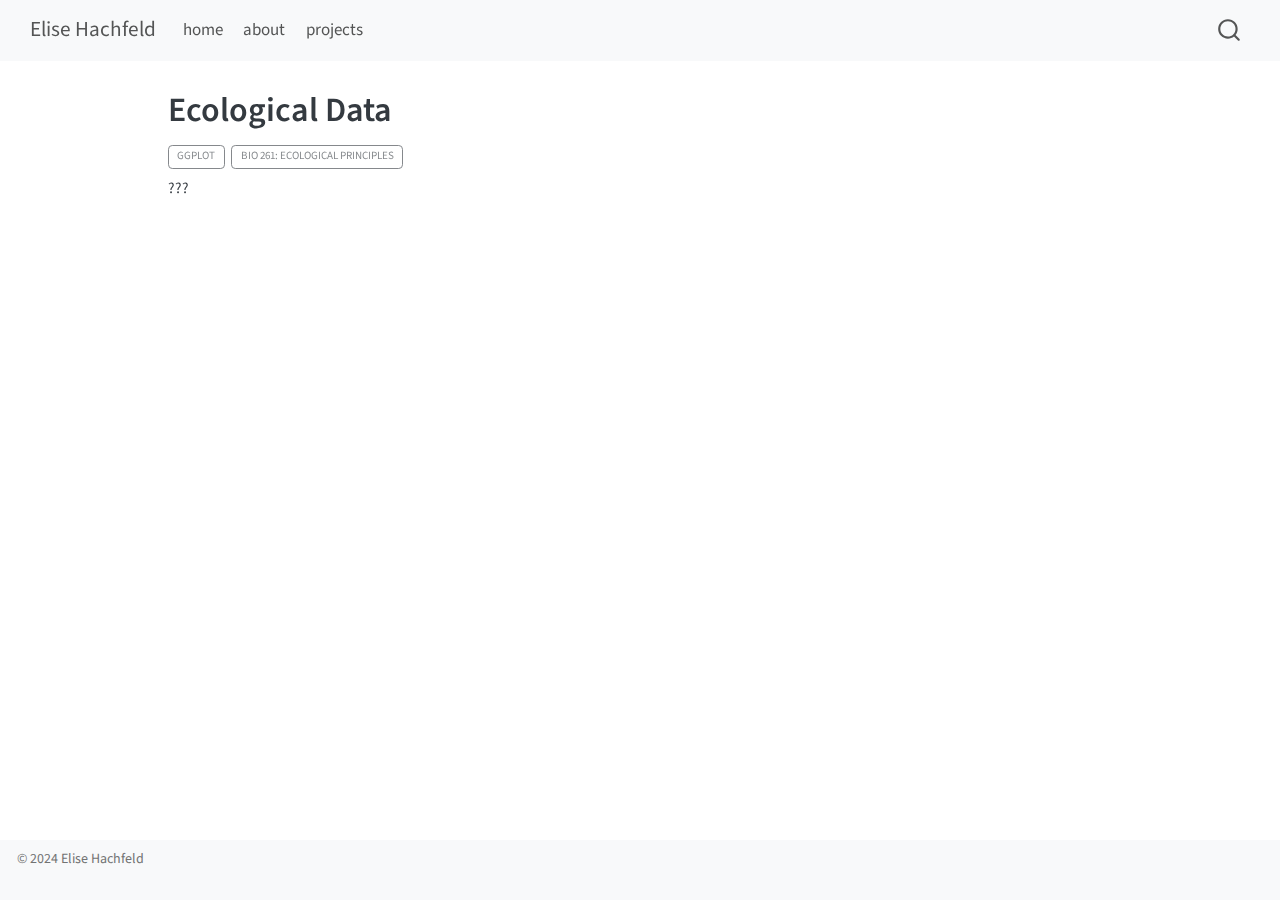
==== docs/projects/Ecological Data/index.html @ fb5756ea "adding addl projects" ====
<!DOCTYPE html>
<html xmlns="http://www.w3.org/1999/xhtml" lang="en" xml:lang="en"><head>

<meta charset="utf-8">
<meta name="generator" content="quarto-1.5.57">

<meta name="viewport" content="width=device-width, initial-scale=1.0, user-scalable=yes">

<meta name="description" content="???">

<title>Ecological Data – Elise Hachfeld</title>
<style>
code{white-space: pre-wrap;}
span.smallcaps{font-variant: small-caps;}
div.columns{display: flex; gap: min(4vw, 1.5em);}
div.column{flex: auto; overflow-x: auto;}
div.hanging-indent{margin-left: 1.5em; text-indent: -1.5em;}
ul.task-list{list-style: none;}
ul.task-list li input[type="checkbox"] {
  width: 0.8em;
  margin: 0 0.8em 0.2em -1em; /* quarto-specific, see https://github.com/quarto-dev/quarto-cli/issues/4556 */ 
  vertical-align: middle;
}
</style>


<script src="../../site_libs/quarto-nav/quarto-nav.js"></script>
<script src="../../site_libs/quarto-nav/headroom.min.js"></script>
<script src="../../site_libs/clipboard/clipboard.min.js"></script>
<script src="../../site_libs/quarto-search/autocomplete.umd.js"></script>
<script src="../../site_libs/quarto-search/fuse.min.js"></script>
<script src="../../site_libs/quarto-search/quarto-search.js"></script>
<meta name="quarto:offset" content="../../">
<script src="../../site_libs/quarto-html/quarto.js"></script>
<script src="../../site_libs/quarto-html/popper.min.js"></script>
<script src="../../site_libs/quarto-html/tippy.umd.min.js"></script>
<script src="../../site_libs/quarto-html/anchor.min.js"></script>
<link href="../../site_libs/quarto-html/tippy.css" rel="stylesheet">
<link href="../../site_libs/quarto-html/quarto-syntax-highlighting.css" rel="stylesheet" id="quarto-text-highlighting-styles">
<script src="../../site_libs/bootstrap/bootstrap.min.js"></script>
<link href="../../site_libs/bootstrap/bootstrap-icons.css" rel="stylesheet">
<link href="../../site_libs/bootstrap/bootstrap.min.css" rel="stylesheet" id="quarto-bootstrap" data-mode="light">
<script id="quarto-search-options" type="application/json">{
  "location": "navbar",
  "copy-button": false,
  "collapse-after": 3,
  "panel-placement": "end",
  "type": "overlay",
  "limit": 50,
  "keyboard-shortcut": [
    "f",
    "/",
    "s"
  ],
  "show-item-context": false,
  "language": {
    "search-no-results-text": "No results",
    "search-matching-documents-text": "matching documents",
    "search-copy-link-title": "Copy link to search",
    "search-hide-matches-text": "Hide additional matches",
    "search-more-match-text": "more match in this document",
    "search-more-matches-text": "more matches in this document",
    "search-clear-button-title": "Clear",
    "search-text-placeholder": "",
    "search-detached-cancel-button-title": "Cancel",
    "search-submit-button-title": "Submit",
    "search-label": "Search"
  }
}</script>


<link rel="stylesheet" href="../../styles.css">
</head>

<body class="nav-fixed">

<div id="quarto-search-results"></div>
  <header id="quarto-header" class="headroom fixed-top">
    <nav class="navbar navbar-expand-lg " data-bs-theme="dark">
      <div class="navbar-container container-fluid">
      <div class="navbar-brand-container mx-auto">
    <a class="navbar-brand" href="../../index.html">
    <span class="navbar-title">Elise Hachfeld</span>
    </a>
  </div>
            <div id="quarto-search" class="" title="Search"></div>
          <button class="navbar-toggler" type="button" data-bs-toggle="collapse" data-bs-target="#navbarCollapse" aria-controls="navbarCollapse" role="menu" aria-expanded="false" aria-label="Toggle navigation" onclick="if (window.quartoToggleHeadroom) { window.quartoToggleHeadroom(); }">
  <span class="navbar-toggler-icon"></span>
</button>
          <div class="collapse navbar-collapse" id="navbarCollapse">
            <ul class="navbar-nav navbar-nav-scroll me-auto">
  <li class="nav-item">
    <a class="nav-link" href="../../index.html"> 
<span class="menu-text">home</span></a>
  </li>  
  <li class="nav-item">
    <a class="nav-link" href="../../about.html"> 
<span class="menu-text">about</span></a>
  </li>  
  <li class="nav-item">
    <a class="nav-link" href="../../projects.html"> 
<span class="menu-text">projects</span></a>
  </li>  
</ul>
          </div> <!-- /navcollapse -->
            <div class="quarto-navbar-tools">
</div>
      </div> <!-- /container-fluid -->
    </nav>
</header>
<!-- content -->
<div id="quarto-content" class="quarto-container page-columns page-rows-contents page-layout-article page-navbar">
<!-- sidebar -->
<!-- margin-sidebar -->
    <div id="quarto-margin-sidebar" class="sidebar margin-sidebar zindex-bottom">
        
    </div>
<!-- main -->
<main class="content" id="quarto-document-content">

<header id="title-block-header" class="quarto-title-block default">
<div class="quarto-title">
<h1 class="title">Ecological Data</h1>
  <div class="quarto-categories">
    <div class="quarto-category">ggplot</div>
    <div class="quarto-category">BIO 261: Ecological Principles</div>
  </div>
  </div>

<div>
  <div class="description">
    <p>???</p>
  </div>
</div>


<div class="quarto-title-meta">

    
  
    
  </div>
  


</header>





</main> <!-- /main -->
<script id="quarto-html-after-body" type="application/javascript">
window.document.addEventListener("DOMContentLoaded", function (event) {
  const toggleBodyColorMode = (bsSheetEl) => {
    const mode = bsSheetEl.getAttribute("data-mode");
    const bodyEl = window.document.querySelector("body");
    if (mode === "dark") {
      bodyEl.classList.add("quarto-dark");
      bodyEl.classList.remove("quarto-light");
    } else {
      bodyEl.classList.add("quarto-light");
      bodyEl.classList.remove("quarto-dark");
    }
  }
  const toggleBodyColorPrimary = () => {
    const bsSheetEl = window.document.querySelector("link#quarto-bootstrap");
    if (bsSheetEl) {
      toggleBodyColorMode(bsSheetEl);
    }
  }
  toggleBodyColorPrimary();  
  const icon = "";
  const anchorJS = new window.AnchorJS();
  anchorJS.options = {
    placement: 'right',
    icon: icon
  };
  anchorJS.add('.anchored');
  const isCodeAnnotation = (el) => {
    for (const clz of el.classList) {
      if (clz.startsWith('code-annotation-')) {                     
        return true;
      }
    }
    return false;
  }
  const onCopySuccess = function(e) {
    // button target
    const button = e.trigger;
    // don't keep focus
    button.blur();
    // flash "checked"
    button.classList.add('code-copy-button-checked');
    var currentTitle = button.getAttribute("title");
    button.setAttribute("title", "Copied!");
    let tooltip;
    if (window.bootstrap) {
      button.setAttribute("data-bs-toggle", "tooltip");
      button.setAttribute("data-bs-placement", "left");
      button.setAttribute("data-bs-title", "Copied!");
      tooltip = new bootstrap.Tooltip(button, 
        { trigger: "manual", 
          customClass: "code-copy-button-tooltip",
          offset: [0, -8]});
      tooltip.show();    
    }
    setTimeout(function() {
      if (tooltip) {
        tooltip.hide();
        button.removeAttribute("data-bs-title");
        button.removeAttribute("data-bs-toggle");
        button.removeAttribute("data-bs-placement");
      }
      button.setAttribute("title", currentTitle);
      button.classList.remove('code-copy-button-checked');
    }, 1000);
    // clear code selection
    e.clearSelection();
  }
  const getTextToCopy = function(trigger) {
      const codeEl = trigger.previousElementSibling.cloneNode(true);
      for (const childEl of codeEl.children) {
        if (isCodeAnnotation(childEl)) {
          childEl.remove();
        }
      }
      return codeEl.innerText;
  }
  const clipboard = new window.ClipboardJS('.code-copy-button:not([data-in-quarto-modal])', {
    text: getTextToCopy
  });
  clipboard.on('success', onCopySuccess);
  if (window.document.getElementById('quarto-embedded-source-code-modal')) {
    // For code content inside modals, clipBoardJS needs to be initialized with a container option
    // TODO: Check when it could be a function (https://github.com/zenorocha/clipboard.js/issues/860)
    const clipboardModal = new window.ClipboardJS('.code-copy-button[data-in-quarto-modal]', {
      text: getTextToCopy,
      container: window.document.getElementById('quarto-embedded-source-code-modal')
    });
    clipboardModal.on('success', onCopySuccess);
  }
    var localhostRegex = new RegExp(/^(?:http|https):\/\/localhost\:?[0-9]*\//);
    var mailtoRegex = new RegExp(/^mailto:/);
      var filterRegex = new RegExp("https:\/\/elisefeld\.github\.io\/");
    var isInternal = (href) => {
        return filterRegex.test(href) || localhostRegex.test(href) || mailtoRegex.test(href);
    }
    // Inspect non-navigation links and adorn them if external
 	var links = window.document.querySelectorAll('a[href]:not(.nav-link):not(.navbar-brand):not(.toc-action):not(.sidebar-link):not(.sidebar-item-toggle):not(.pagination-link):not(.no-external):not([aria-hidden]):not(.dropdown-item):not(.quarto-navigation-tool):not(.about-link)');
    for (var i=0; i<links.length; i++) {
      const link = links[i];
      if (!isInternal(link.href)) {
        // undo the damage that might have been done by quarto-nav.js in the case of
        // links that we want to consider external
        if (link.dataset.originalHref !== undefined) {
          link.href = link.dataset.originalHref;
        }
      }
    }
  function tippyHover(el, contentFn, onTriggerFn, onUntriggerFn) {
    const config = {
      allowHTML: true,
      maxWidth: 500,
      delay: 100,
      arrow: false,
      appendTo: function(el) {
          return el.parentElement;
      },
      interactive: true,
      interactiveBorder: 10,
      theme: 'quarto',
      placement: 'bottom-start',
    };
    if (contentFn) {
      config.content = contentFn;
    }
    if (onTriggerFn) {
      config.onTrigger = onTriggerFn;
    }
    if (onUntriggerFn) {
      config.onUntrigger = onUntriggerFn;
    }
    window.tippy(el, config); 
  }
  const noterefs = window.document.querySelectorAll('a[role="doc-noteref"]');
  for (var i=0; i<noterefs.length; i++) {
    const ref = noterefs[i];
    tippyHover(ref, function() {
      // use id or data attribute instead here
      let href = ref.getAttribute('data-footnote-href') || ref.getAttribute('href');
      try { href = new URL(href).hash; } catch {}
      const id = href.replace(/^#\/?/, "");
      const note = window.document.getElementById(id);
      if (note) {
        return note.innerHTML;
      } else {
        return "";
      }
    });
  }
  const xrefs = window.document.querySelectorAll('a.quarto-xref');
  const processXRef = (id, note) => {
    // Strip column container classes
    const stripColumnClz = (el) => {
      el.classList.remove("page-full", "page-columns");
      if (el.children) {
        for (const child of el.children) {
          stripColumnClz(child);
        }
      }
    }
    stripColumnClz(note)
    if (id === null || id.startsWith('sec-')) {
      // Special case sections, only their first couple elements
      const container = document.createElement("div");
      if (note.children && note.children.length > 2) {
        container.appendChild(note.children[0].cloneNode(true));
        for (let i = 1; i < note.children.length; i++) {
          const child = note.children[i];
          if (child.tagName === "P" && child.innerText === "") {
            continue;
          } else {
            container.appendChild(child.cloneNode(true));
            break;
          }
        }
        if (window.Quarto?.typesetMath) {
          window.Quarto.typesetMath(container);
        }
        return container.innerHTML
      } else {
        if (window.Quarto?.typesetMath) {
          window.Quarto.typesetMath(note);
        }
        return note.innerHTML;
      }
    } else {
      // Remove any anchor links if they are present
      const anchorLink = note.querySelector('a.anchorjs-link');
      if (anchorLink) {
        anchorLink.remove();
      }
      if (window.Quarto?.typesetMath) {
        window.Quarto.typesetMath(note);
      }
      // TODO in 1.5, we should make sure this works without a callout special case
      if (note.classList.contains("callout")) {
        return note.outerHTML;
      } else {
        return note.innerHTML;
      }
    }
  }
  for (var i=0; i<xrefs.length; i++) {
    const xref = xrefs[i];
    tippyHover(xref, undefined, function(instance) {
      instance.disable();
      let url = xref.getAttribute('href');
      let hash = undefined; 
      if (url.startsWith('#')) {
        hash = url;
      } else {
        try { hash = new URL(url).hash; } catch {}
      }
      if (hash) {
        const id = hash.replace(/^#\/?/, "");
        const note = window.document.getElementById(id);
        if (note !== null) {
          try {
            const html = processXRef(id, note.cloneNode(true));
            instance.setContent(html);
          } finally {
            instance.enable();
            instance.show();
          }
        } else {
          // See if we can fetch this
          fetch(url.split('#')[0])
          .then(res => res.text())
          .then(html => {
            const parser = new DOMParser();
            const htmlDoc = parser.parseFromString(html, "text/html");
            const note = htmlDoc.getElementById(id);
            if (note !== null) {
              const html = processXRef(id, note);
              instance.setContent(html);
            } 
          }).finally(() => {
            instance.enable();
            instance.show();
          });
        }
      } else {
        // See if we can fetch a full url (with no hash to target)
        // This is a special case and we should probably do some content thinning / targeting
        fetch(url)
        .then(res => res.text())
        .then(html => {
          const parser = new DOMParser();
          const htmlDoc = parser.parseFromString(html, "text/html");
          const note = htmlDoc.querySelector('main.content');
          if (note !== null) {
            // This should only happen for chapter cross references
            // (since there is no id in the URL)
            // remove the first header
            if (note.children.length > 0 && note.children[0].tagName === "HEADER") {
              note.children[0].remove();
            }
            const html = processXRef(null, note);
            instance.setContent(html);
          } 
        }).finally(() => {
          instance.enable();
          instance.show();
        });
      }
    }, function(instance) {
    });
  }
      let selectedAnnoteEl;
      const selectorForAnnotation = ( cell, annotation) => {
        let cellAttr = 'data-code-cell="' + cell + '"';
        let lineAttr = 'data-code-annotation="' +  annotation + '"';
        const selector = 'span[' + cellAttr + '][' + lineAttr + ']';
        return selector;
      }
      const selectCodeLines = (annoteEl) => {
        const doc = window.document;
        const targetCell = annoteEl.getAttribute("data-target-cell");
        const targetAnnotation = annoteEl.getAttribute("data-target-annotation");
        const annoteSpan = window.document.querySelector(selectorForAnnotation(targetCell, targetAnnotation));
        const lines = annoteSpan.getAttribute("data-code-lines").split(",");
        const lineIds = lines.map((line) => {
          return targetCell + "-" + line;
        })
        let top = null;
        let height = null;
        let parent = null;
        if (lineIds.length > 0) {
            //compute the position of the single el (top and bottom and make a div)
            const el = window.document.getElementById(lineIds[0]);
            top = el.offsetTop;
            height = el.offsetHeight;
            parent = el.parentElement.parentElement;
          if (lineIds.length > 1) {
            const lastEl = window.document.getElementById(lineIds[lineIds.length - 1]);
            const bottom = lastEl.offsetTop + lastEl.offsetHeight;
            height = bottom - top;
          }
          if (top !== null && height !== null && parent !== null) {
            // cook up a div (if necessary) and position it 
            let div = window.document.getElementById("code-annotation-line-highlight");
            if (div === null) {
              div = window.document.createElement("div");
              div.setAttribute("id", "code-annotation-line-highlight");
              div.style.position = 'absolute';
              parent.appendChild(div);
            }
            div.style.top = top - 2 + "px";
            div.style.height = height + 4 + "px";
            div.style.left = 0;
            let gutterDiv = window.document.getElementById("code-annotation-line-highlight-gutter");
            if (gutterDiv === null) {
              gutterDiv = window.document.createElement("div");
              gutterDiv.setAttribute("id", "code-annotation-line-highlight-gutter");
              gutterDiv.style.position = 'absolute';
              const codeCell = window.document.getElementById(targetCell);
              const gutter = codeCell.querySelector('.code-annotation-gutter');
              gutter.appendChild(gutterDiv);
            }
            gutterDiv.style.top = top - 2 + "px";
            gutterDiv.style.height = height + 4 + "px";
          }
          selectedAnnoteEl = annoteEl;
        }
      };
      const unselectCodeLines = () => {
        const elementsIds = ["code-annotation-line-highlight", "code-annotation-line-highlight-gutter"];
        elementsIds.forEach((elId) => {
          const div = window.document.getElementById(elId);
          if (div) {
            div.remove();
          }
        });
        selectedAnnoteEl = undefined;
      };
        // Handle positioning of the toggle
    window.addEventListener(
      "resize",
      throttle(() => {
        elRect = undefined;
        if (selectedAnnoteEl) {
          selectCodeLines(selectedAnnoteEl);
        }
      }, 10)
    );
    function throttle(fn, ms) {
    let throttle = false;
    let timer;
      return (...args) => {
        if(!throttle) { // first call gets through
            fn.apply(this, args);
            throttle = true;
        } else { // all the others get throttled
            if(timer) clearTimeout(timer); // cancel #2
            timer = setTimeout(() => {
              fn.apply(this, args);
              timer = throttle = false;
            }, ms);
        }
      };
    }
      // Attach click handler to the DT
      const annoteDls = window.document.querySelectorAll('dt[data-target-cell]');
      for (const annoteDlNode of annoteDls) {
        annoteDlNode.addEventListener('click', (event) => {
          const clickedEl = event.target;
          if (clickedEl !== selectedAnnoteEl) {
            unselectCodeLines();
            const activeEl = window.document.querySelector('dt[data-target-cell].code-annotation-active');
            if (activeEl) {
              activeEl.classList.remove('code-annotation-active');
            }
            selectCodeLines(clickedEl);
            clickedEl.classList.add('code-annotation-active');
          } else {
            // Unselect the line
            unselectCodeLines();
            clickedEl.classList.remove('code-annotation-active');
          }
        });
      }
  const findCites = (el) => {
    const parentEl = el.parentElement;
    if (parentEl) {
      const cites = parentEl.dataset.cites;
      if (cites) {
        return {
          el,
          cites: cites.split(' ')
        };
      } else {
        return findCites(el.parentElement)
      }
    } else {
      return undefined;
    }
  };
  var bibliorefs = window.document.querySelectorAll('a[role="doc-biblioref"]');
  for (var i=0; i<bibliorefs.length; i++) {
    const ref = bibliorefs[i];
    const citeInfo = findCites(ref);
    if (citeInfo) {
      tippyHover(citeInfo.el, function() {
        var popup = window.document.createElement('div');
        citeInfo.cites.forEach(function(cite) {
          var citeDiv = window.document.createElement('div');
          citeDiv.classList.add('hanging-indent');
          citeDiv.classList.add('csl-entry');
          var biblioDiv = window.document.getElementById('ref-' + cite);
          if (biblioDiv) {
            citeDiv.innerHTML = biblioDiv.innerHTML;
          }
          popup.appendChild(citeDiv);
        });
        return popup.innerHTML;
      });
    }
  }
});
</script>
</div> <!-- /content -->
<footer class="footer">
  <div class="nav-footer">
    <div class="nav-footer-left">
<p>© 2024 Elise Hachfeld</p>
</div>   
    <div class="nav-footer-center">
      &nbsp;
    </div>
    <div class="nav-footer-right">
      &nbsp;
    </div>
  </div>
</footer>




</body></html>
---- docs/site_libs/quarto-html/tippy.css ----
.tippy-box[data-animation=fade][data-state=hidden]{opacity:0}[data-tippy-root]{max-width:calc(100vw - 10px)}.tippy-box{position:relative;background-color:#333;color:#fff;border-radius:4px;font-size:14px;line-height:1.4;white-space:normal;outline:0;transition-property:transform,visibility,opacity}.tippy-box[data-placement^=top]>.tippy-arrow{bottom:0}.tippy-box[data-placement^=top]>.tippy-arrow:before{bottom:-7px;left:0;border-width:8px 8px 0;border-top-color:initial;transform-origin:center top}.tippy-box[data-placement^=bottom]>.tippy-arrow{top:0}.tippy-box[data-placement^=bottom]>.tippy-arrow:before{top:-7px;left:0;border-width:0 8px 8px;border-bottom-color:initial;transform-origin:center bottom}.tippy-box[data-placement^=left]>.tippy-arrow{right:0}.tippy-box[data-placement^=left]>.tippy-arrow:before{border-width:8px 0 8px 8px;border-left-color:initial;right:-7px;transform-origin:center left}.tippy-box[data-placement^=right]>.tippy-arrow{left:0}.tippy-box[data-placement^=right]>.tippy-arrow:before{left:-7px;border-width:8px 8px 8px 0;border-right-color:initial;transform-origin:center right}.tippy-box[data-inertia][data-state=visible]{transition-timing-function:cubic-bezier(.54,1.5,.38,1.11)}.tippy-arrow{width:16px;height:16px;color:#333}.tippy-arrow:before{content:"";position:absolute;border-color:transparent;border-style:solid}.tippy-content{position:relative;padding:5px 9px;z-index:1}
---- docs/site_libs/quarto-html/quarto-syntax-highlighting.css ----
/* quarto syntax highlight colors */
:root {
  --quarto-hl-ot-color: #003B4F;
  --quarto-hl-at-color: #657422;
  --quarto-hl-ss-color: #20794D;
  --quarto-hl-an-color: #5E5E5E;
  --quarto-hl-fu-color: #4758AB;
  --quarto-hl-st-color: #20794D;
  --quarto-hl-cf-color: #003B4F;
  --quarto-hl-op-color: #5E5E5E;
  --quarto-hl-er-color: #AD0000;
  --quarto-hl-bn-color: #AD0000;
  --quarto-hl-al-color: #AD0000;
  --quarto-hl-va-color: #111111;
  --quarto-hl-bu-color: inherit;
  --quarto-hl-ex-color: inherit;
  --quarto-hl-pp-color: #AD0000;
  --quarto-hl-in-color: #5E5E5E;
  --quarto-hl-vs-color: #20794D;
  --quarto-hl-wa-color: #5E5E5E;
  --quarto-hl-do-color: #5E5E5E;
  --quarto-hl-im-color: #00769E;
  --quarto-hl-ch-color: #20794D;
  --quarto-hl-dt-color: #AD0000;
  --quarto-hl-fl-color: #AD0000;
  --quarto-hl-co-color: #5E5E5E;
  --quarto-hl-cv-color: #5E5E5E;
  --quarto-hl-cn-color: #8f5902;
  --quarto-hl-sc-color: #5E5E5E;
  --quarto-hl-dv-color: #AD0000;
  --quarto-hl-kw-color: #003B4F;
}

/* other quarto variables */
:root {
  --quarto-font-monospace: SFMono-Regular, Menlo, Monaco, Consolas, "Liberation Mono", "Courier New", monospace;
}

pre > code.sourceCode > span {
  color: #003B4F;
}

code span {
  color: #003B4F;
}

code.sourceCode > span {
  color: #003B4F;
}

div.sourceCode,
div.sourceCode pre.sourceCode {
  color: #003B4F;
}

code span.ot {
  color: #003B4F;
  font-style: inherit;
}

code span.at {
  color: #657422;
  font-style: inherit;
}

code span.ss {
  color: #20794D;
  font-style: inherit;
}

code span.an {
  color: #5E5E5E;
  font-style: inherit;
}

code span.fu {
  color: #4758AB;
  font-style: inherit;
}

code span.st {
  color: #20794D;
  font-style: inherit;
}

code span.cf {
  color: #003B4F;
  font-weight: bold;
  font-style: inherit;
}

code span.op {
  color: #5E5E5E;
  font-style: inherit;
}

code span.er {
  color: #AD0000;
  font-style: inherit;
}

code span.bn {
  color: #AD0000;
  font-style: inherit;
}

code span.al {
  color: #AD0000;
  font-style: inherit;
}

code span.va {
  color: #111111;
  font-style: inherit;
}

code span.bu {
  font-style: inherit;
}

code span.ex {
  font-style: inherit;
}

code span.pp {
  color: #AD0000;
  font-style: inherit;
}

code span.in {
  color: #5E5E5E;
  font-style: inherit;
}

code span.vs {
  color: #20794D;
  font-style: inherit;
}

code span.wa {
  color: #5E5E5E;
  font-style: italic;
}

code span.do {
  color: #5E5E5E;
  font-style: italic;
}

code span.im {
  color: #00769E;
  font-style: inherit;
}

code span.ch {
  color: #20794D;
  font-style: inherit;
}

code span.dt {
  color: #AD0000;
  font-style: inherit;
}

code span.fl {
  color: #AD0000;
  font-style: inherit;
}

code span.co {
  color: #5E5E5E;
  font-style: inherit;
}

code span.cv {
  color: #5E5E5E;
  font-style: italic;
}

code span.cn {
  color: #8f5902;
  font-style: inherit;
}

code span.sc {
  color: #5E5E5E;
  font-style: inherit;
}

code span.dv {
  color: #AD0000;
  font-style: inherit;
}

code span.kw {
  color: #003B4F;
  font-weight: bold;
  font-style: inherit;
}

.prevent-inlining {
  content: "</";
}

/*# sourceMappingURL=debc5d5d77c3f9108843748ff7464032.css.map */
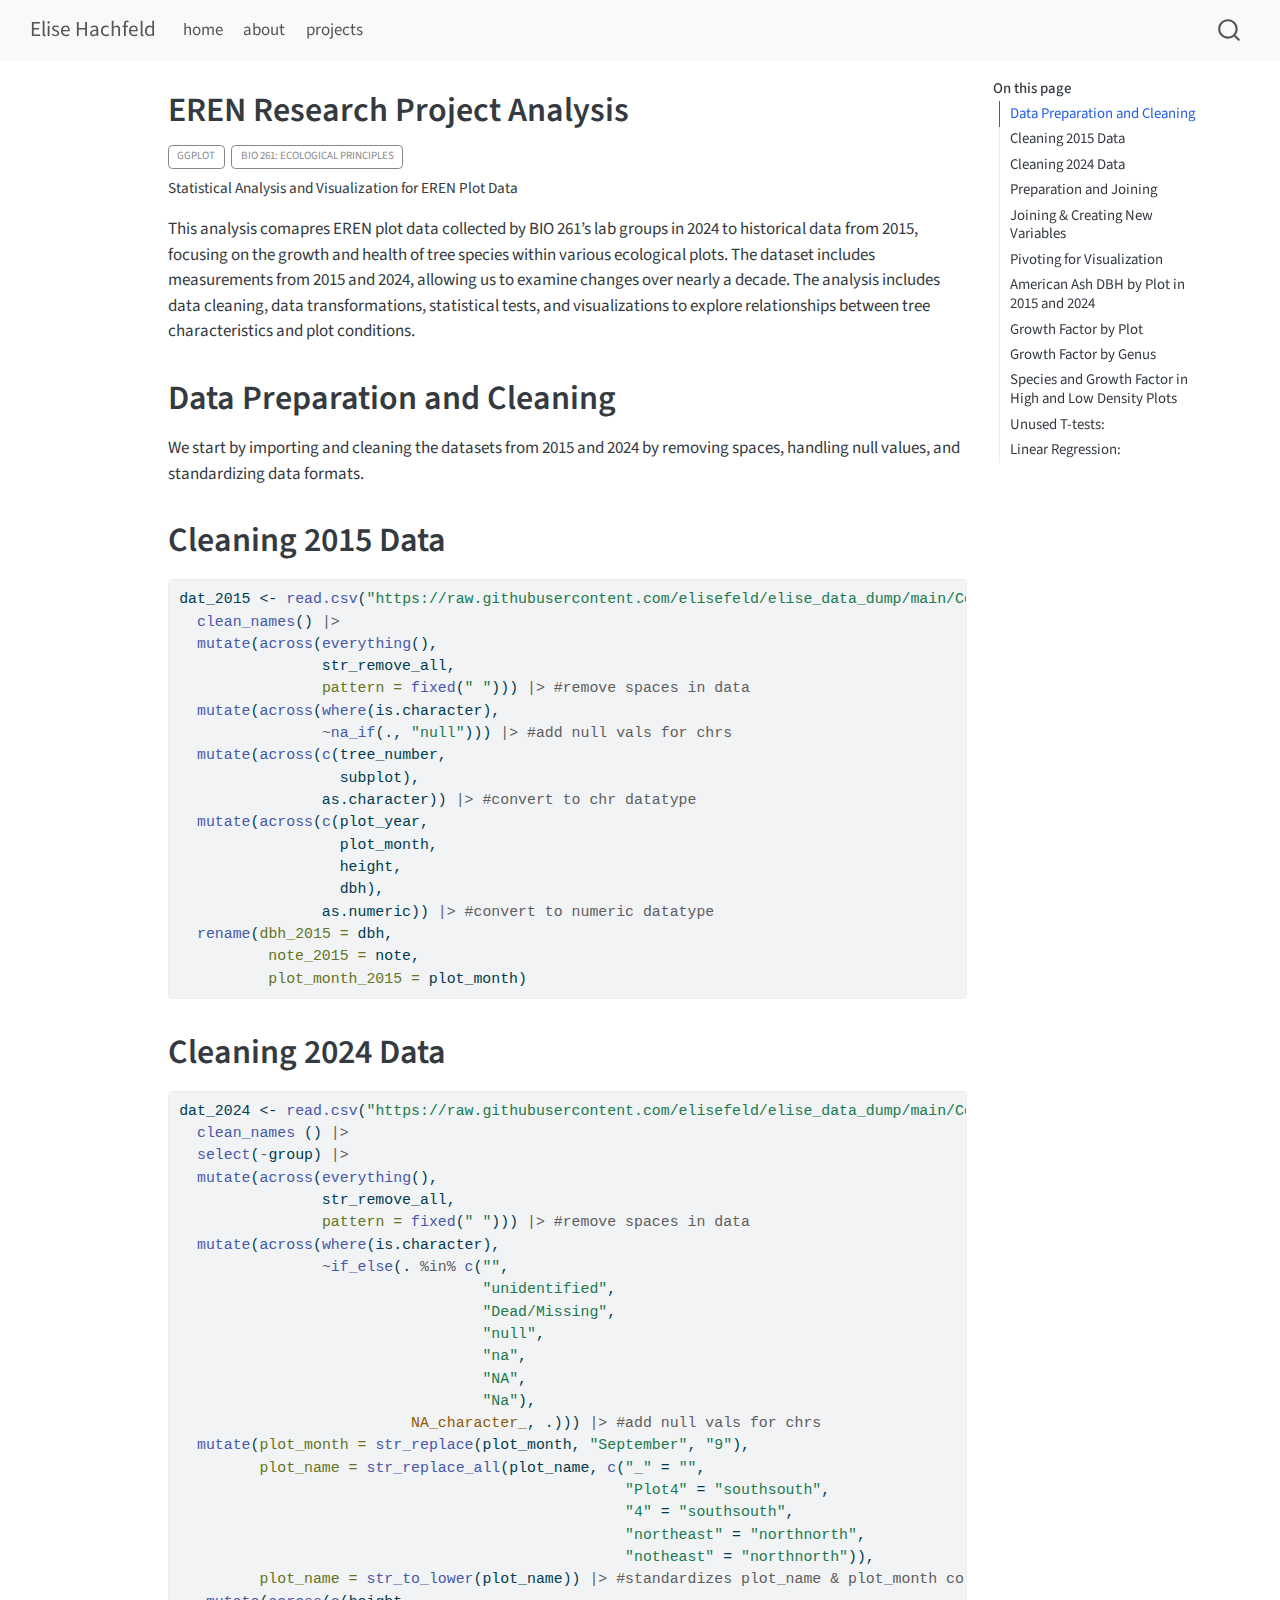
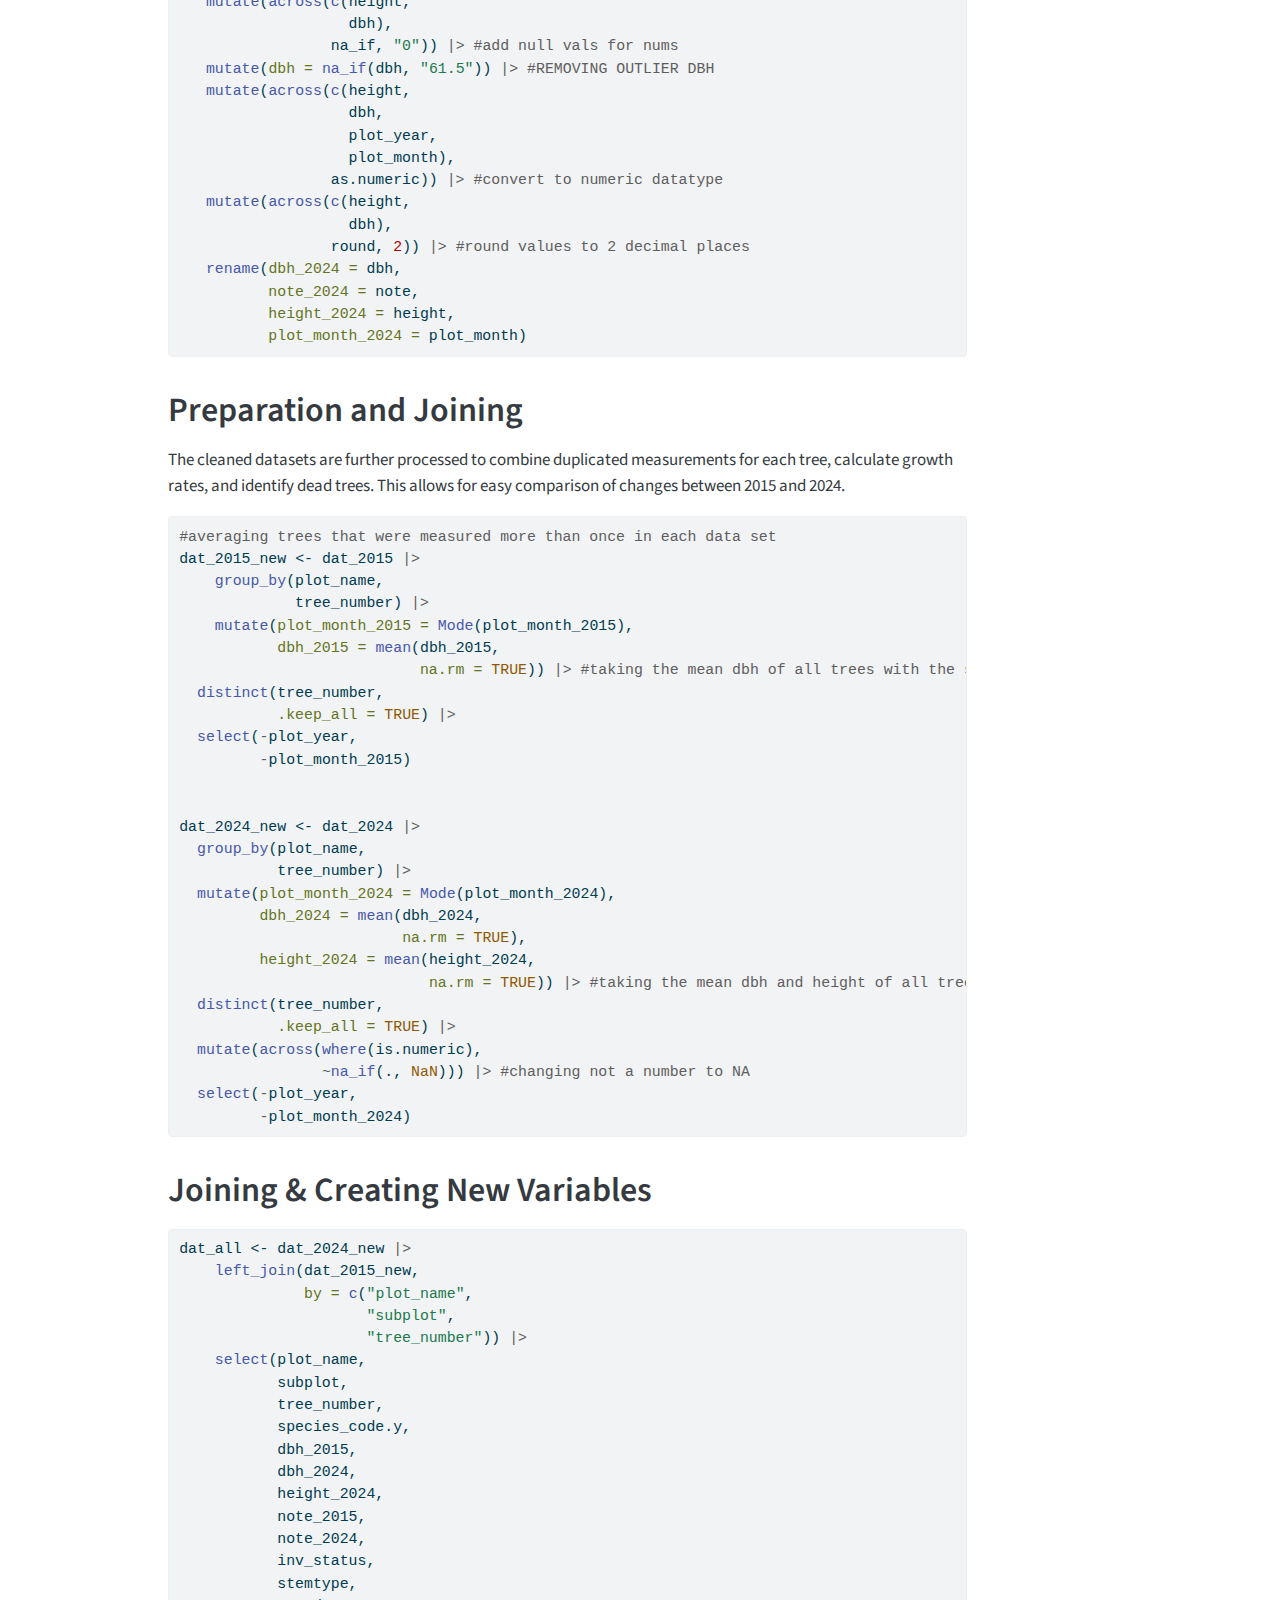
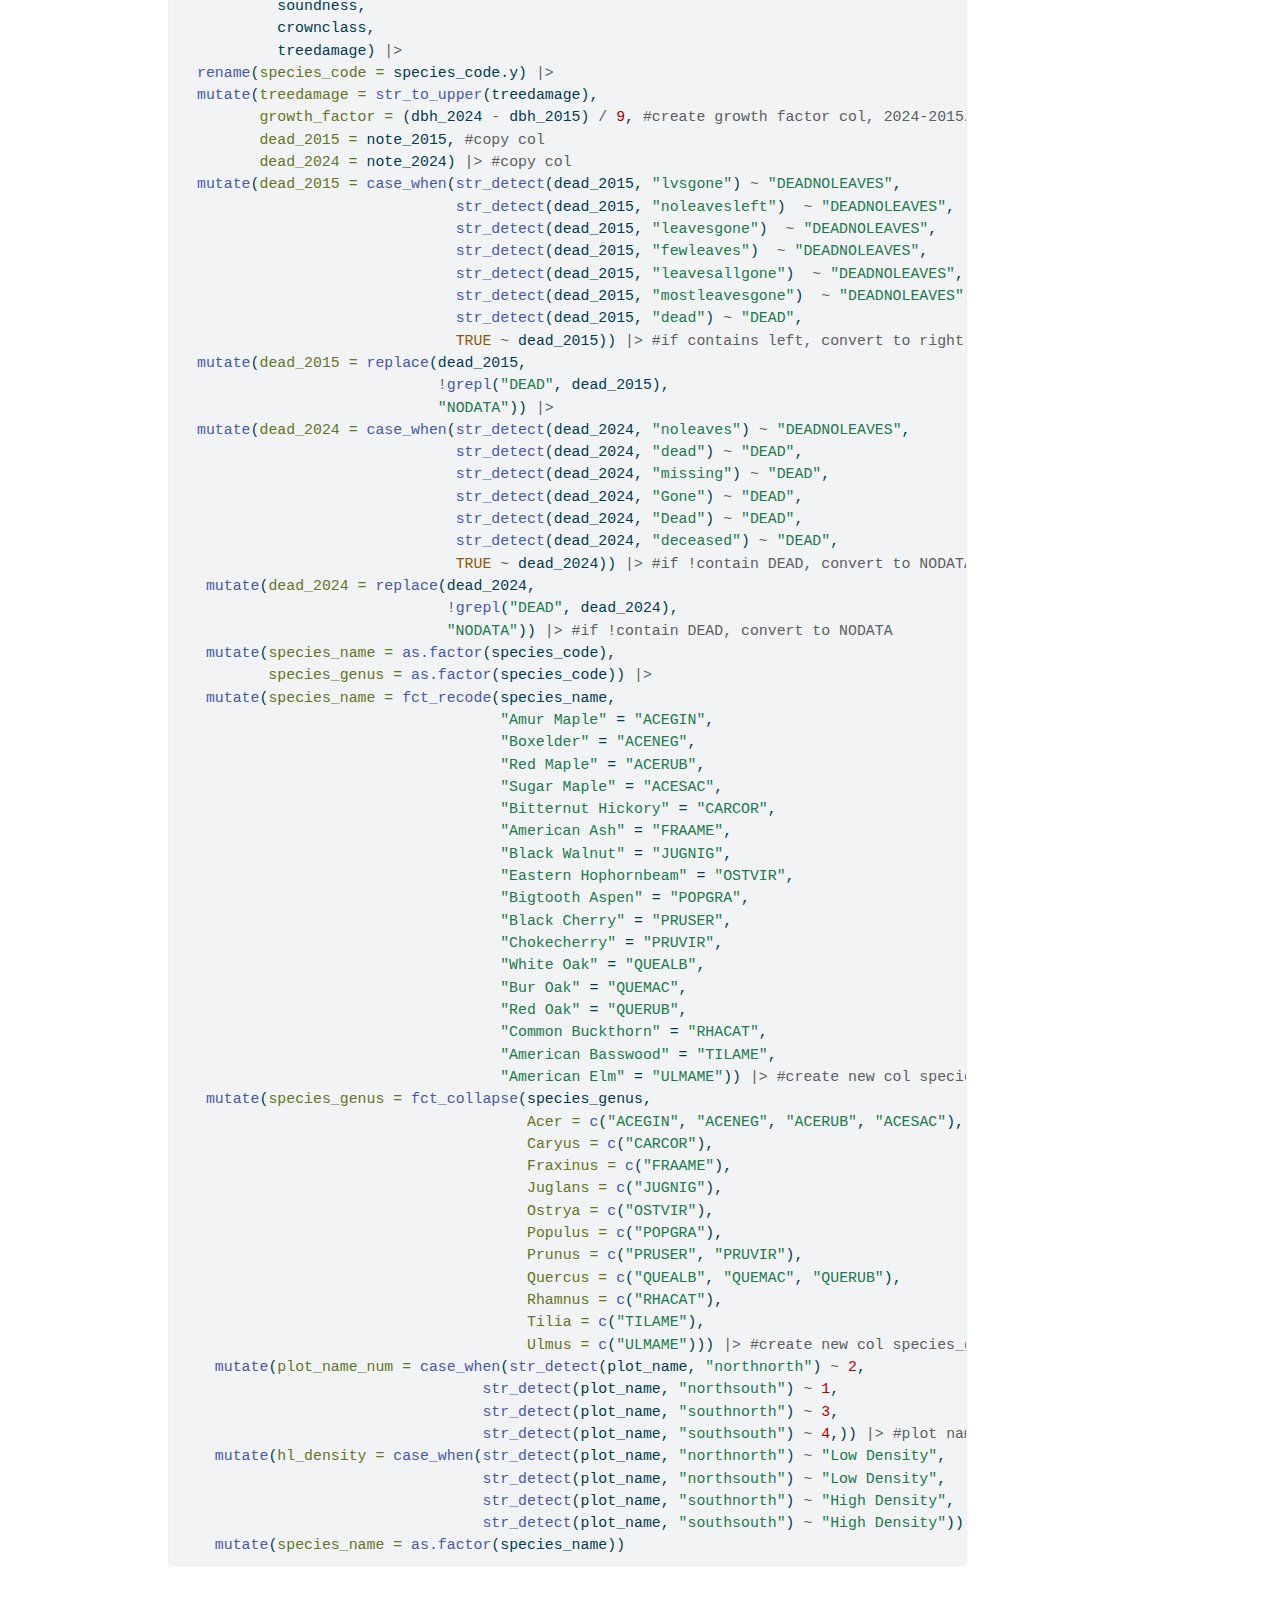
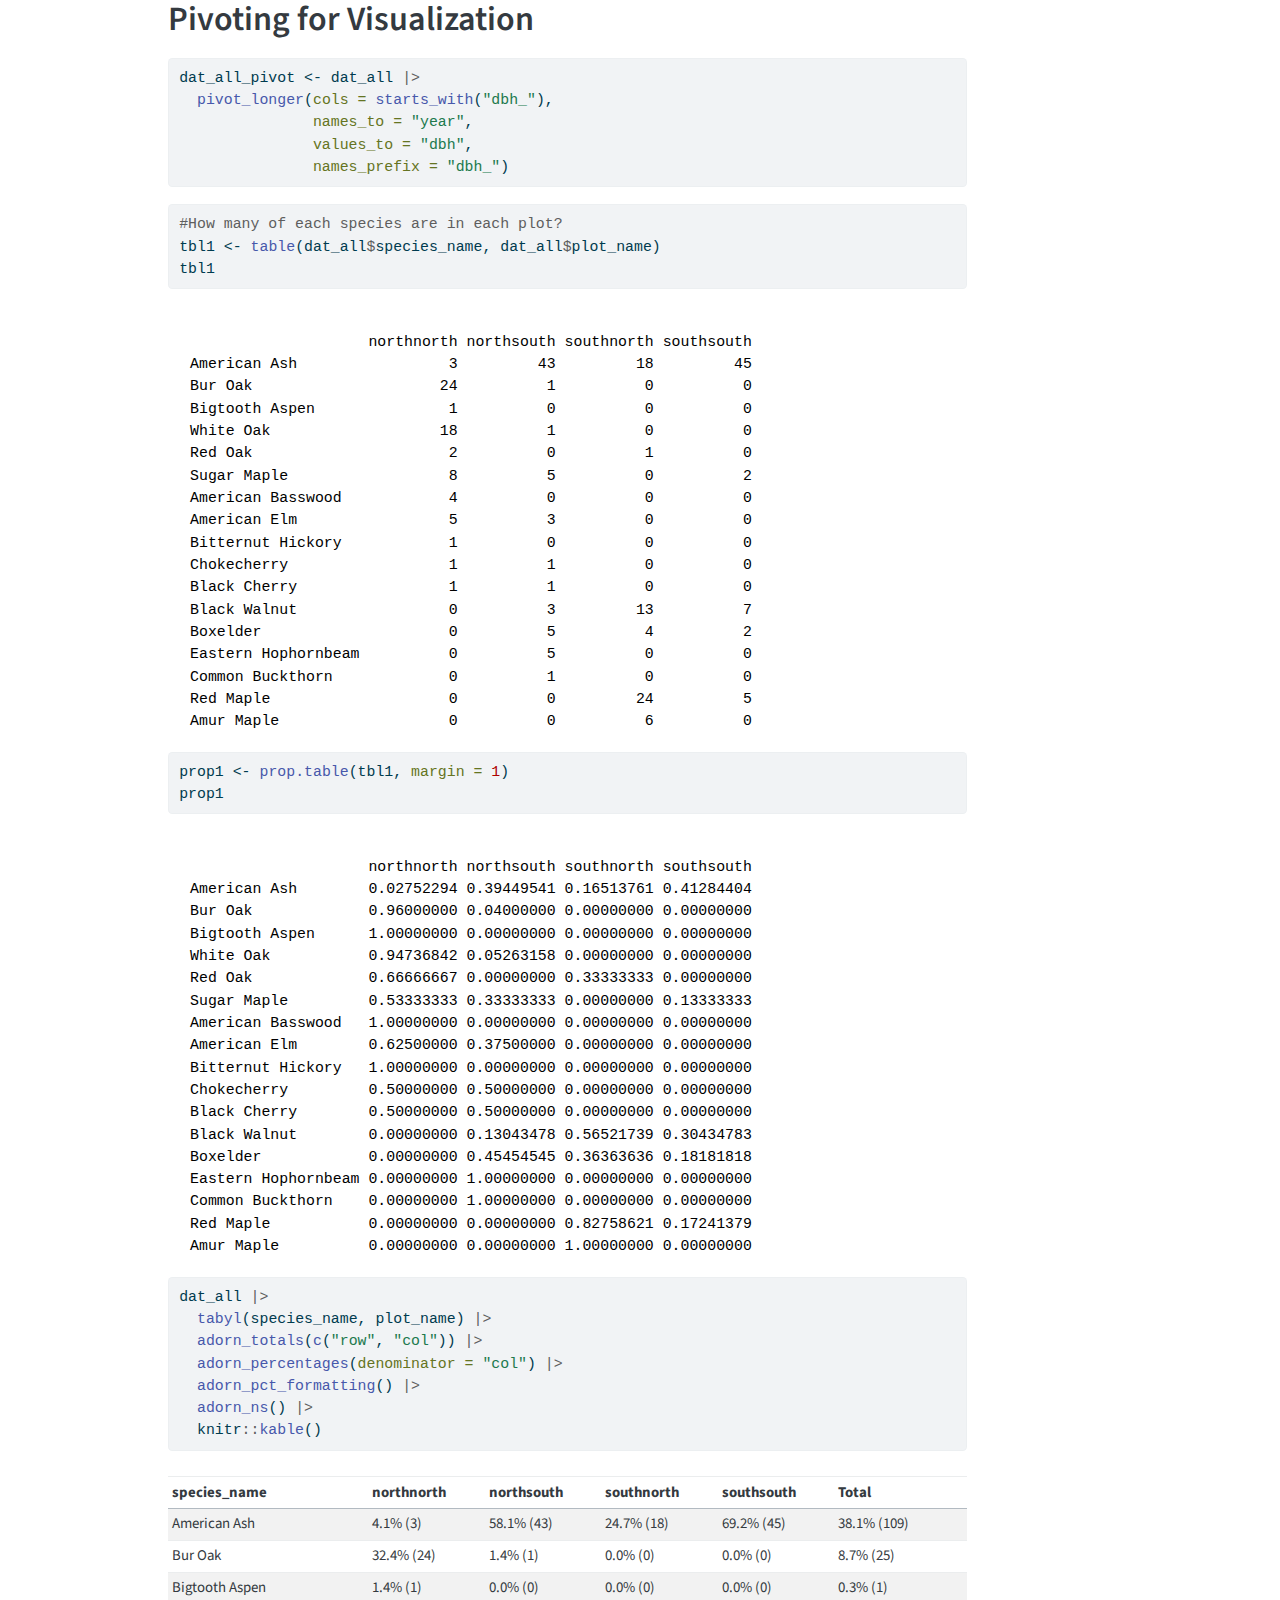
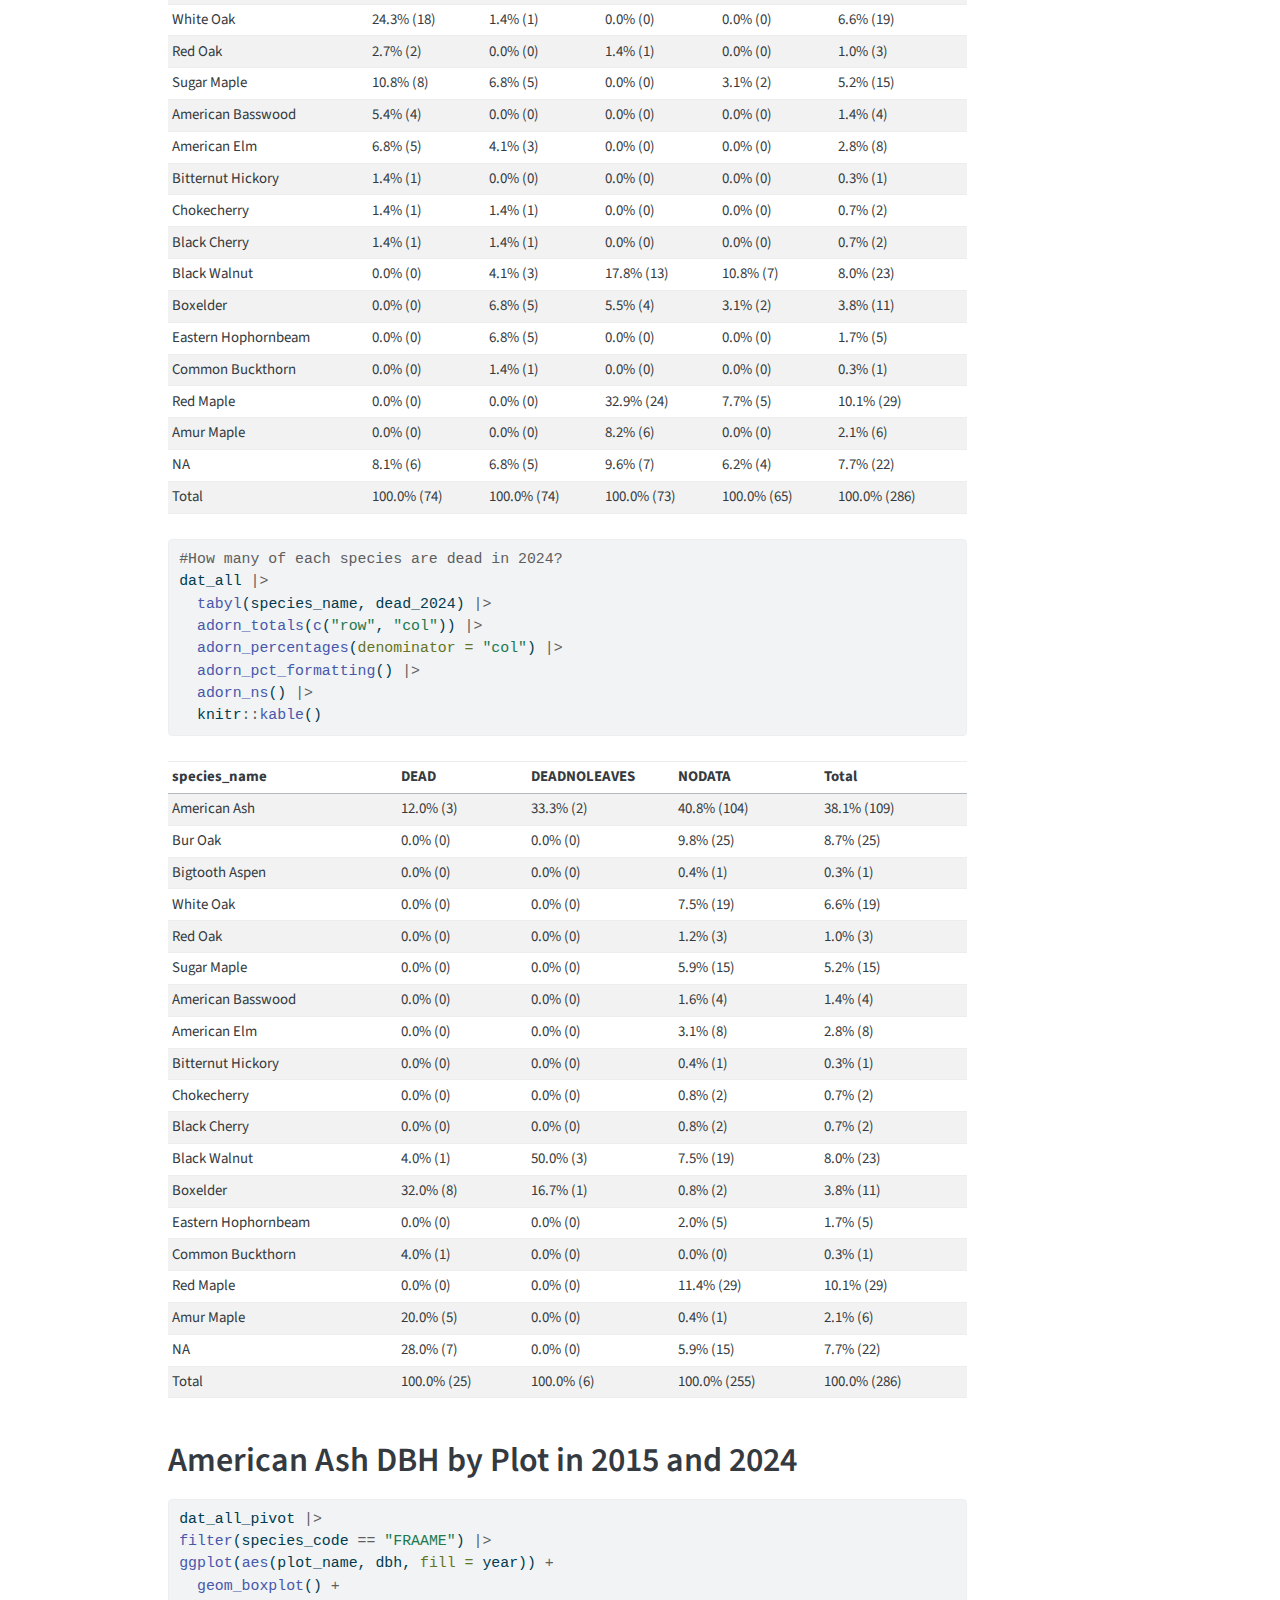
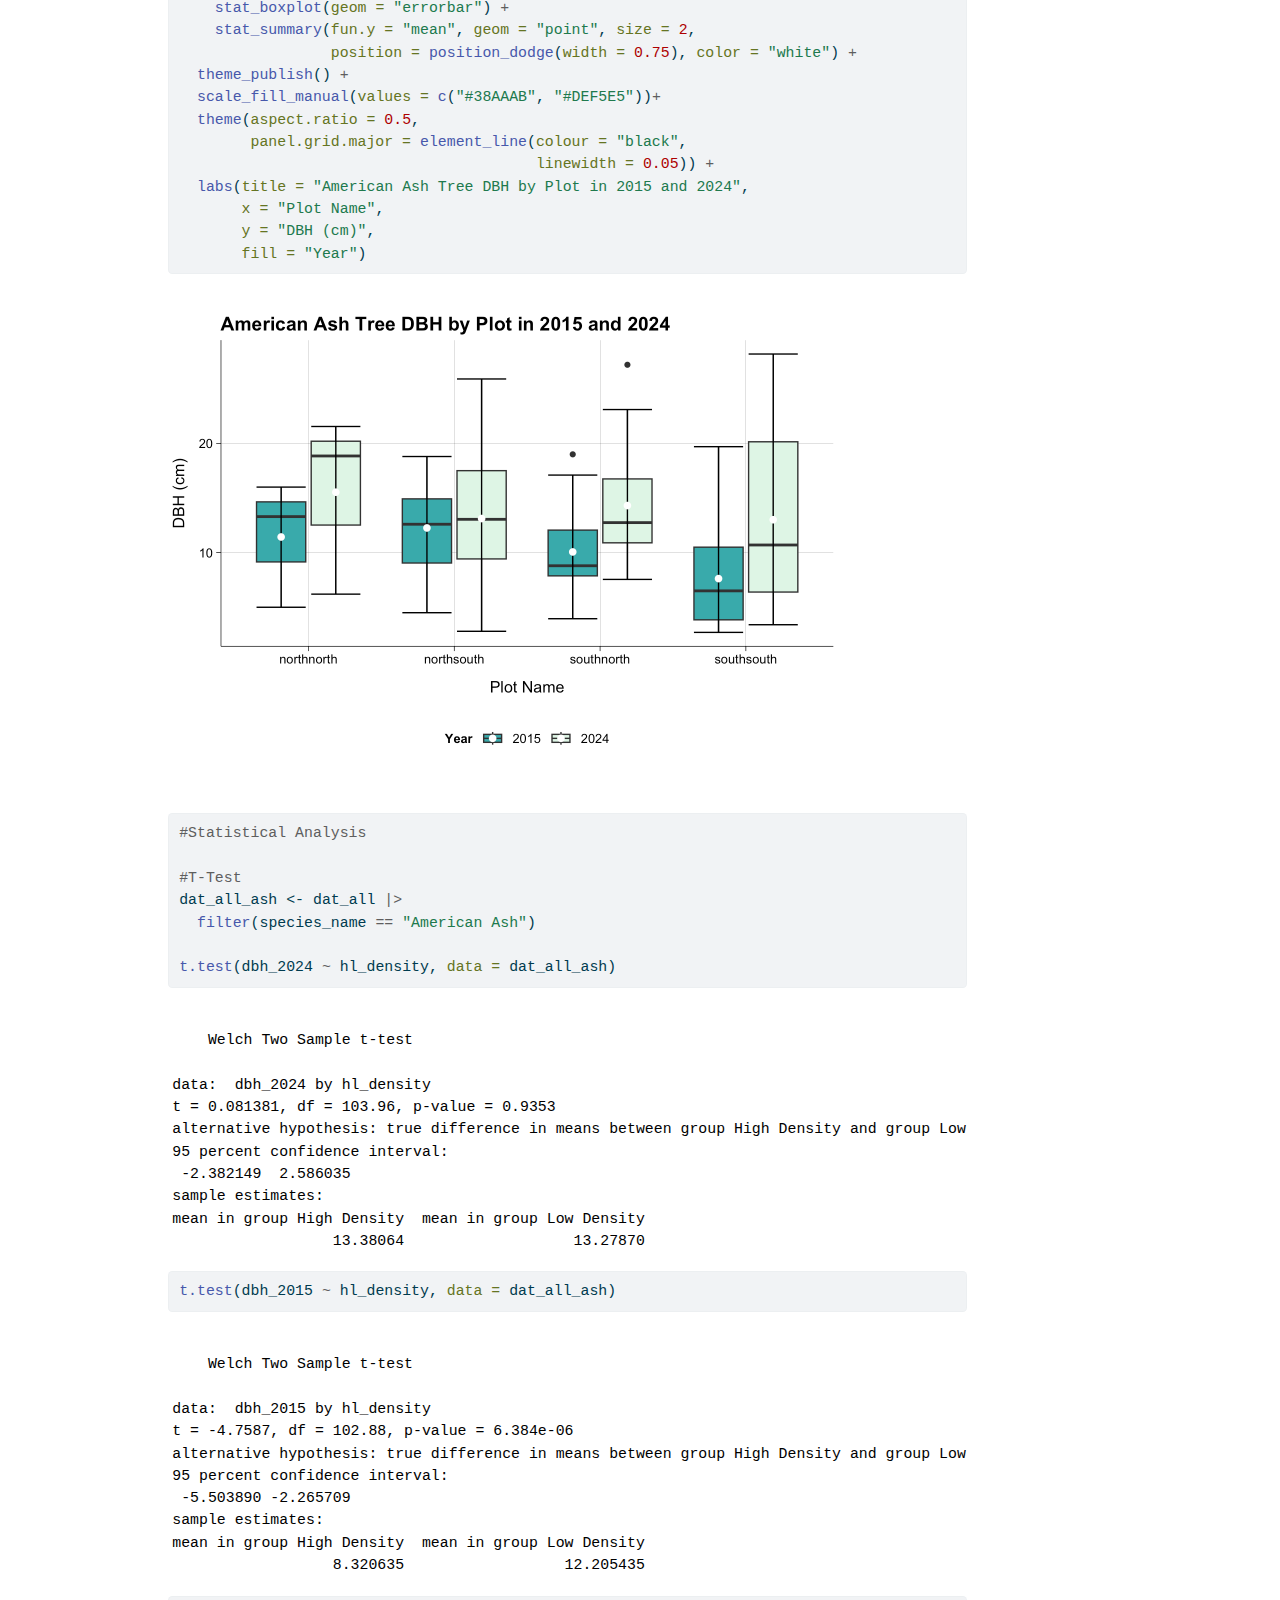
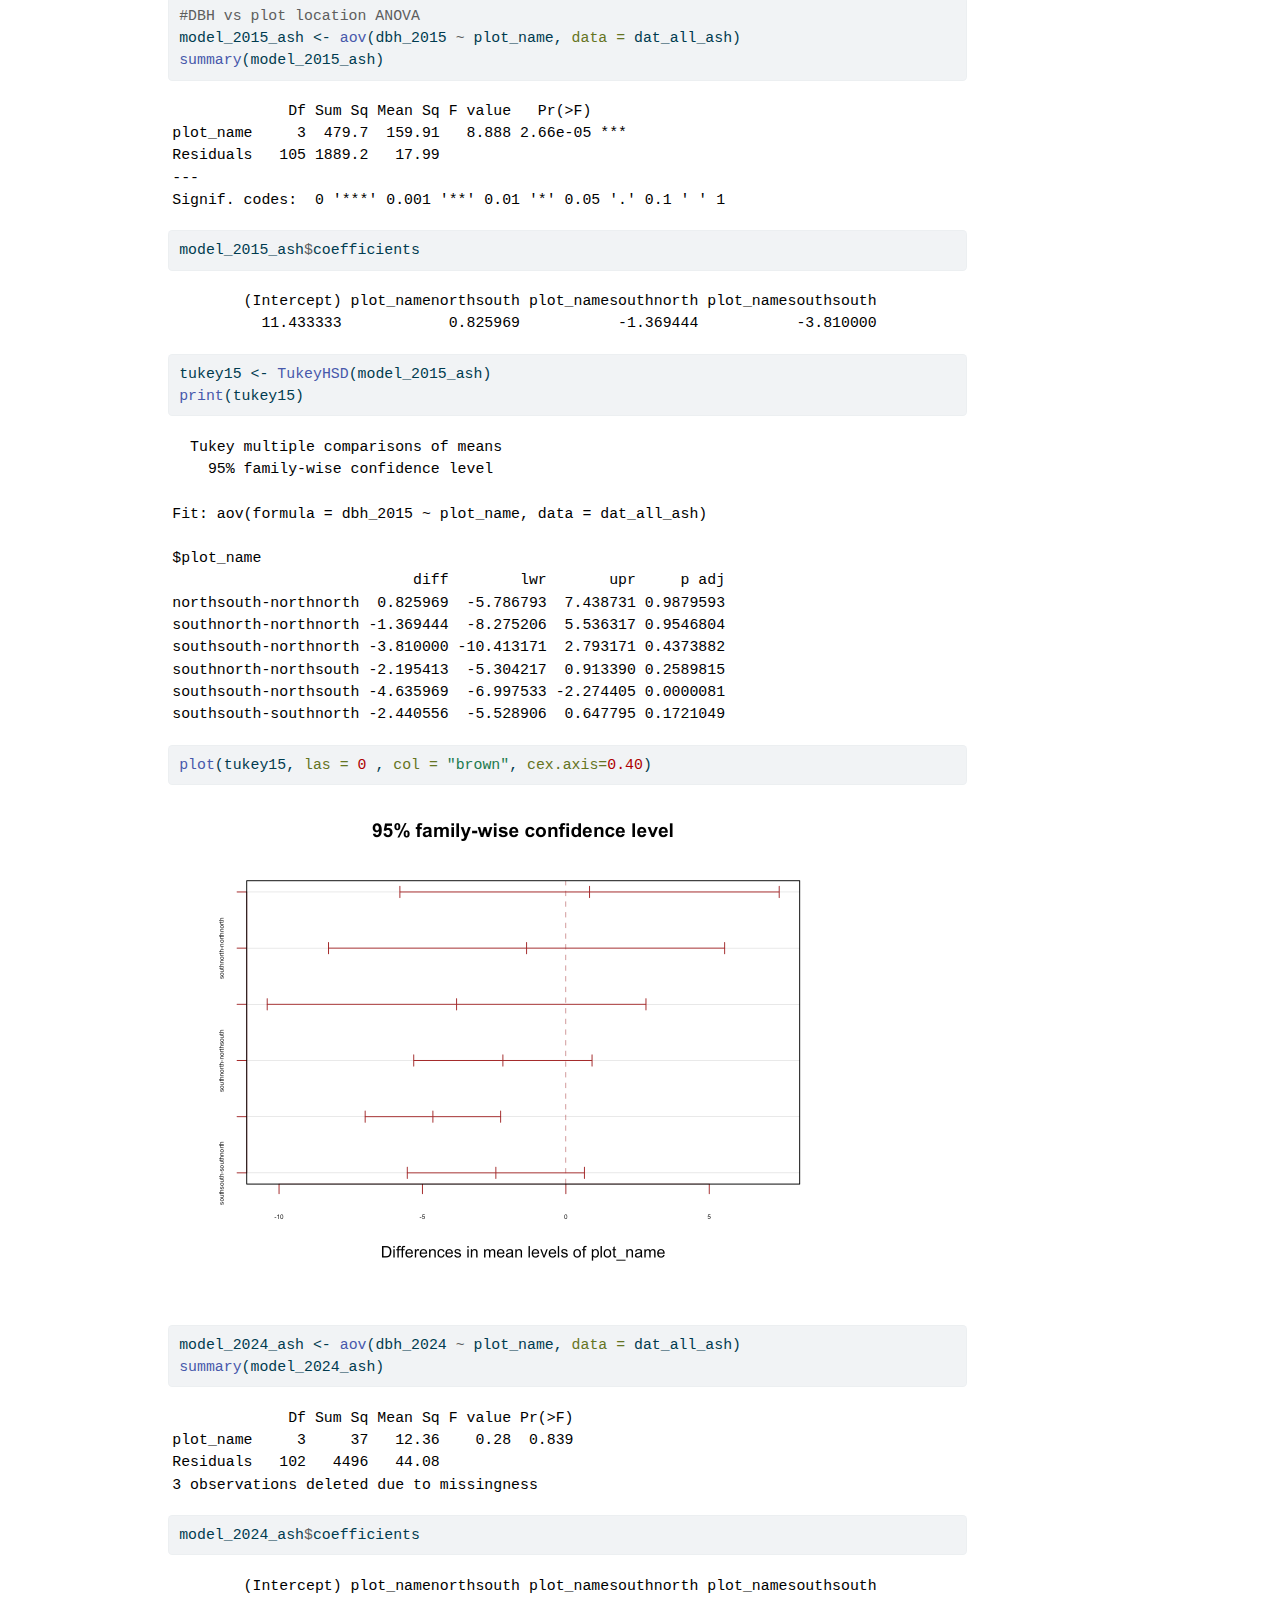
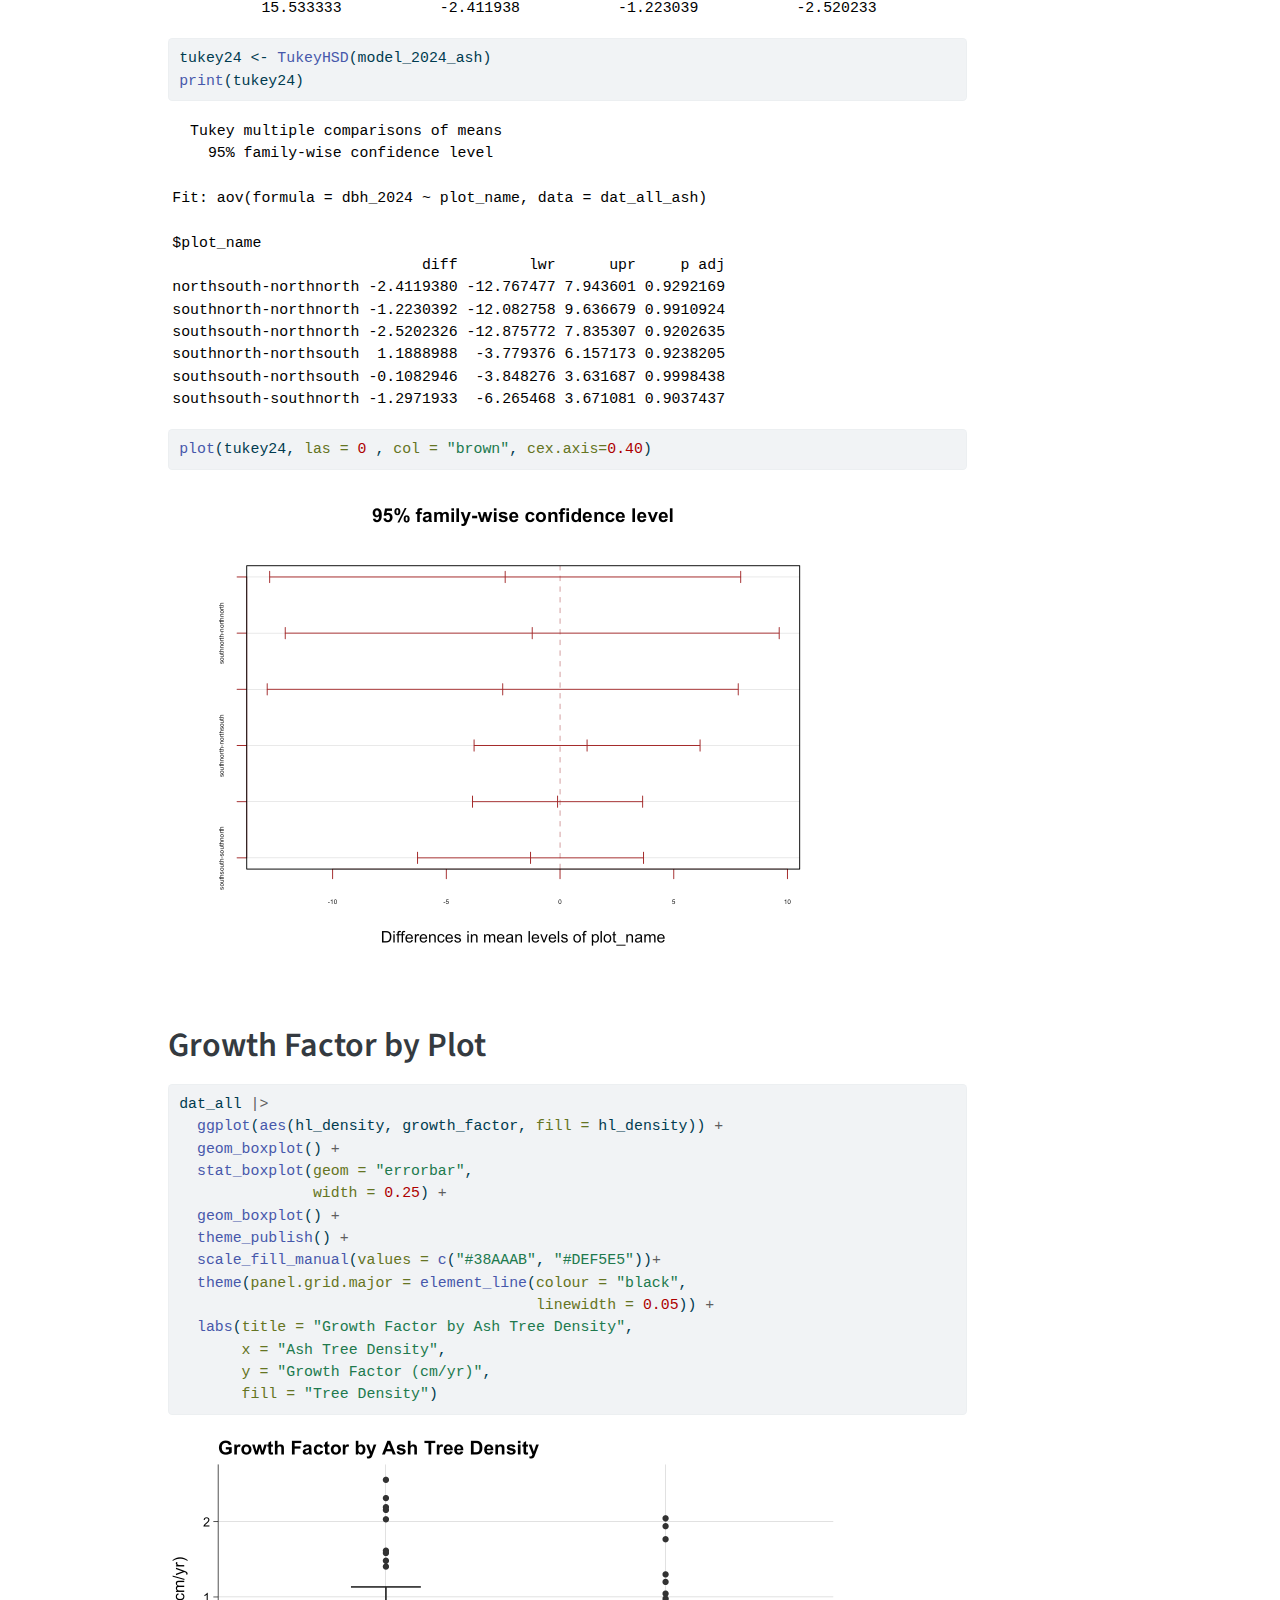
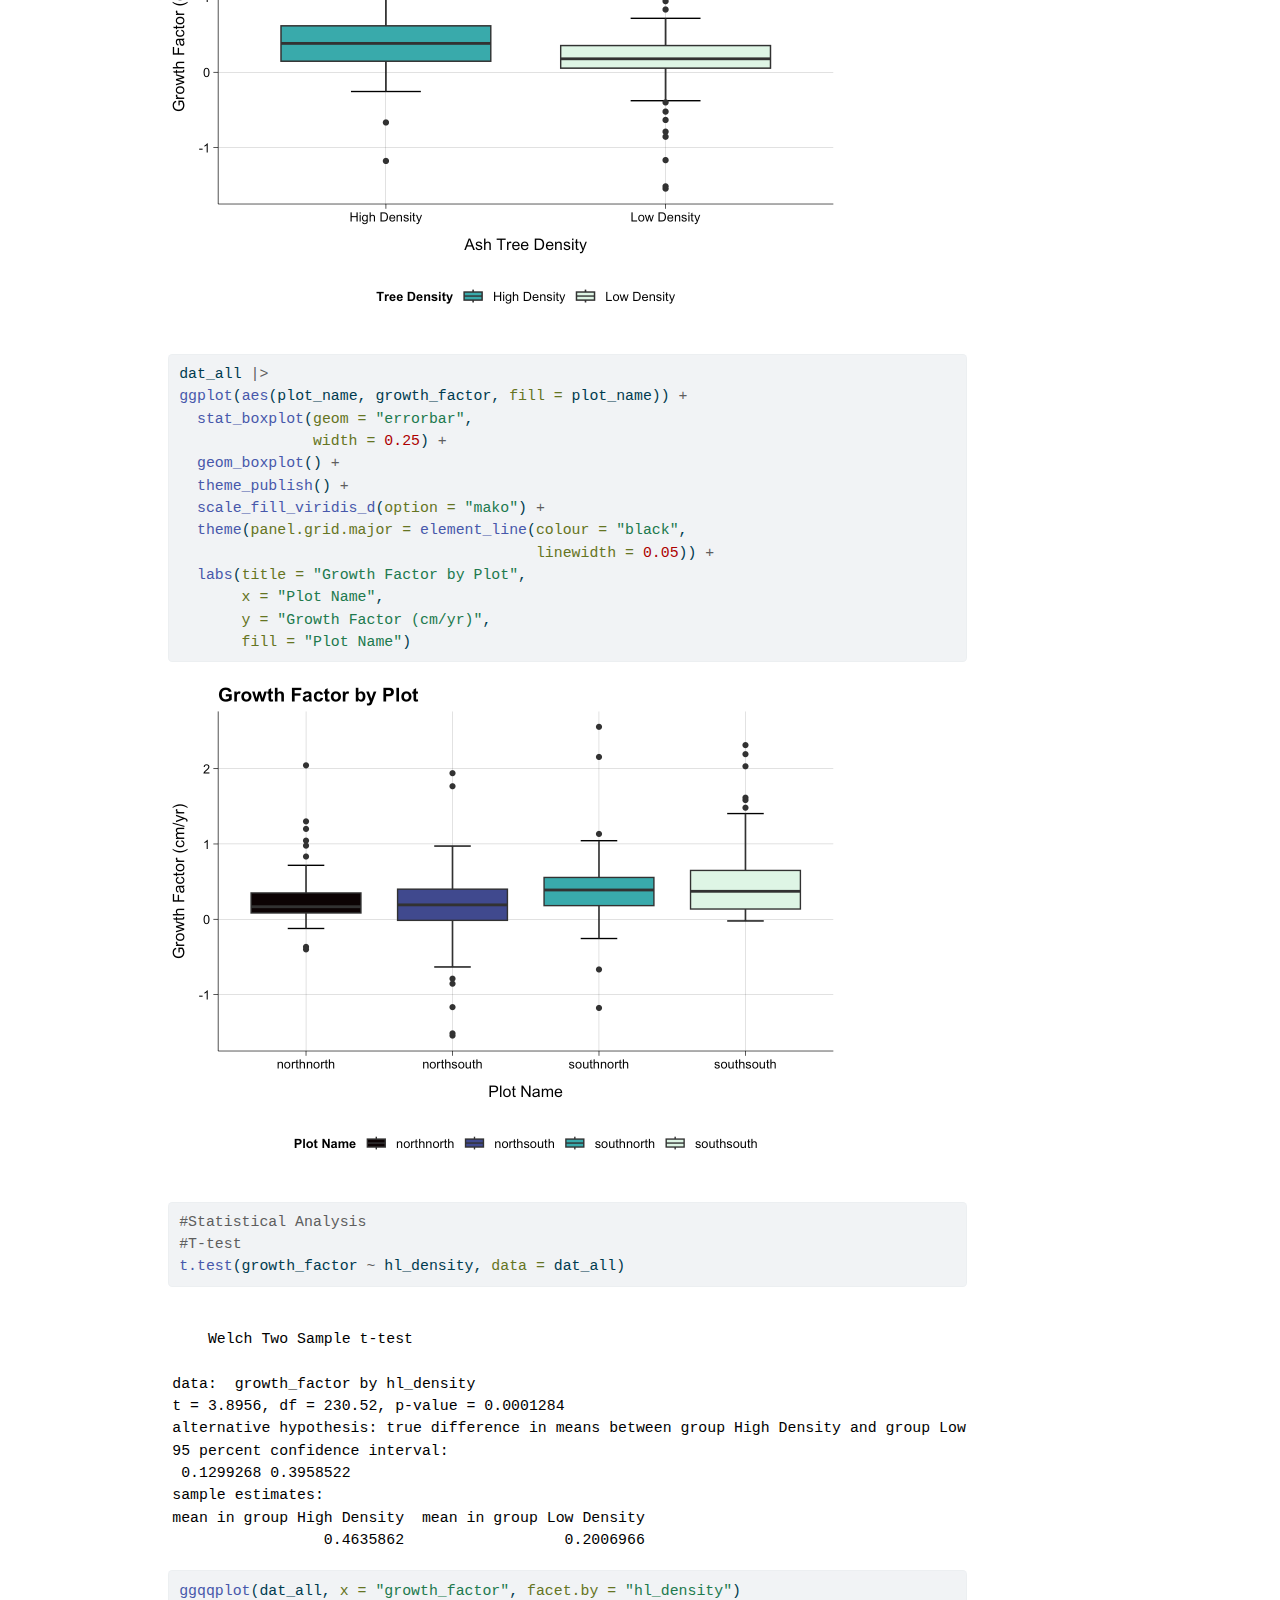
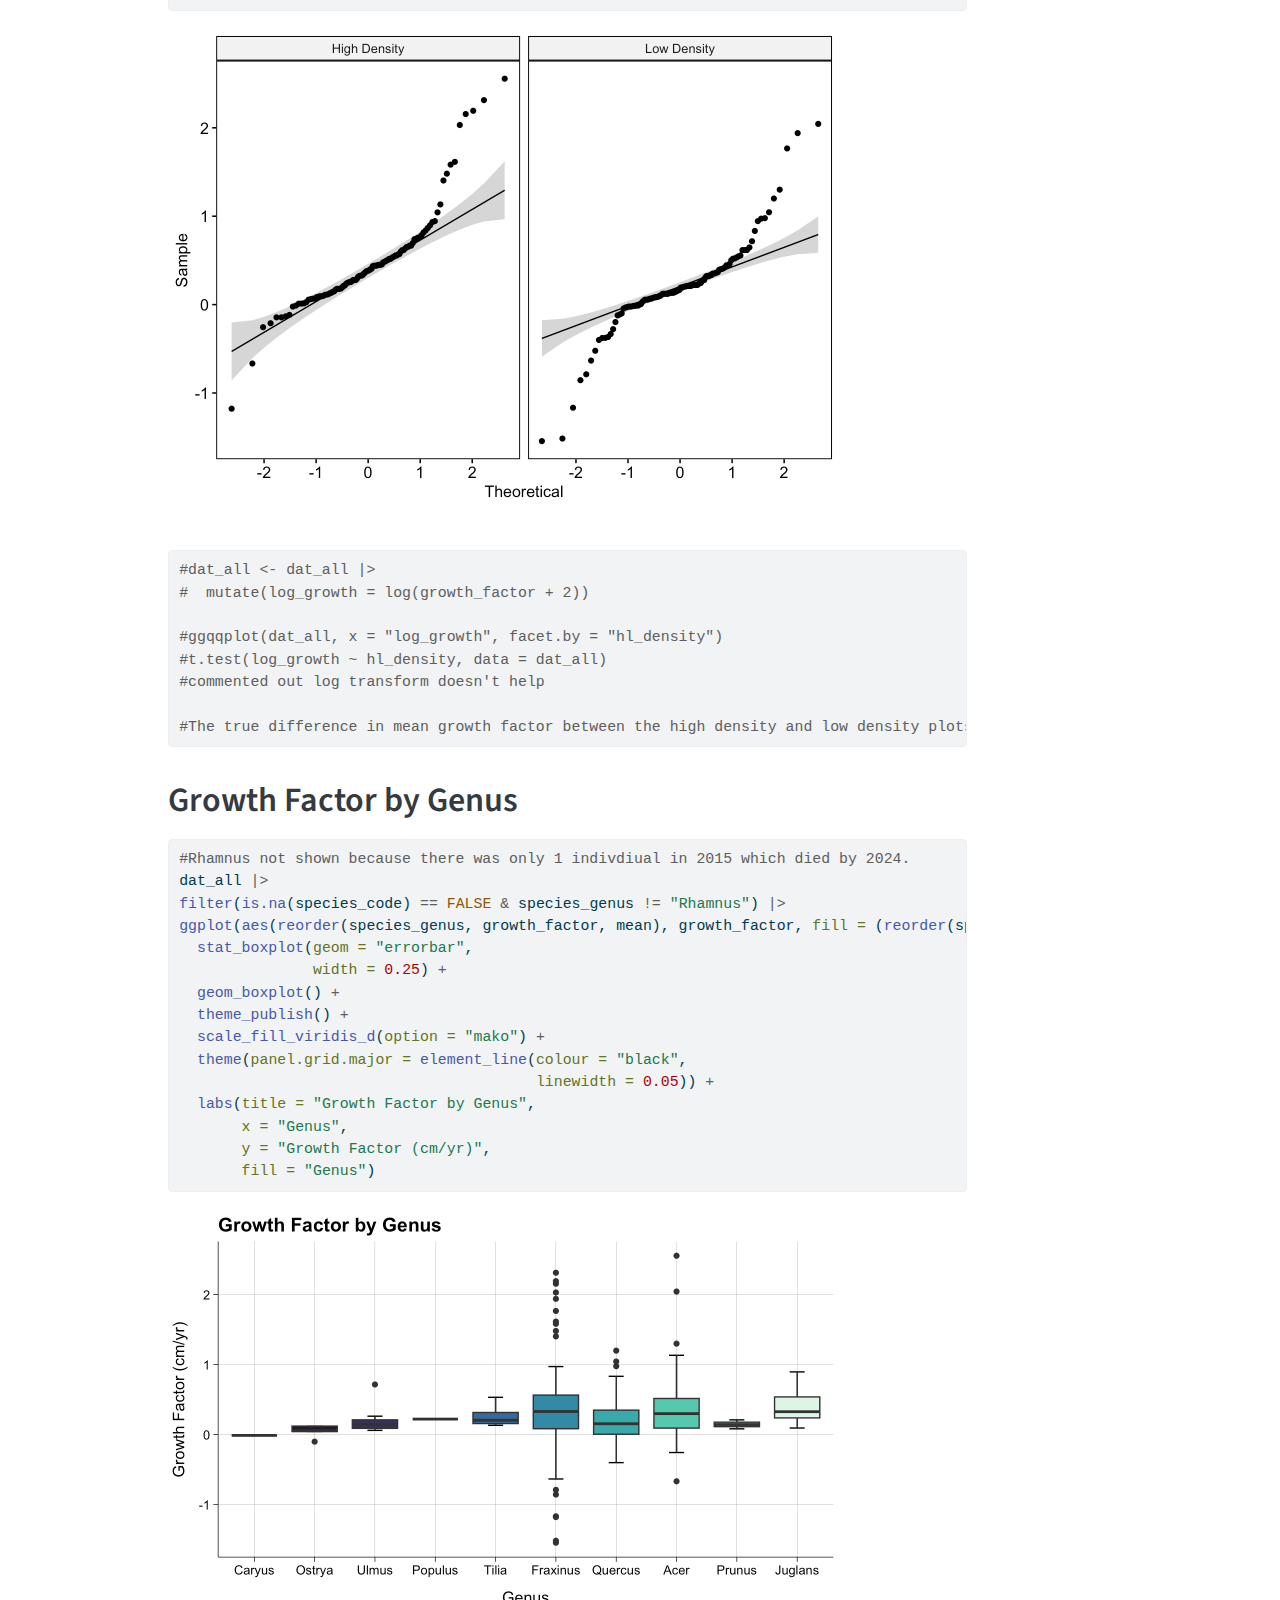
==== commit 48120351: "adding ecological data" ====
--- a/docs/projects/Ecological Data/index.html
+++ b/docs/projects/Ecological Data/index.html
@@ -6,9 +6,9 @@
 
 <meta name="viewport" content="width=device-width, initial-scale=1.0, user-scalable=yes">
 
-<meta name="description" content="???">
-
-<title>Ecological Data – Elise Hachfeld</title>
+<meta name="description" content="Statistical Analysis and Visualization for EREN Plot Data">
+
+<title>EREN Research Project Analysis – Elise Hachfeld</title>
 <style>
 code{white-space: pre-wrap;}
 span.smallcaps{font-variant: small-caps;}
@@ -20,6 +20,40 @@
   width: 0.8em;
   margin: 0 0.8em 0.2em -1em; /* quarto-specific, see https://github.com/quarto-dev/quarto-cli/issues/4556 */ 
   vertical-align: middle;
+}
+/* CSS for syntax highlighting */
+pre > code.sourceCode { white-space: pre; position: relative; }
+pre > code.sourceCode > span { line-height: 1.25; }
+pre > code.sourceCode > span:empty { height: 1.2em; }
+.sourceCode { overflow: visible; }
+code.sourceCode > span { color: inherit; text-decoration: inherit; }
+div.sourceCode { margin: 1em 0; }
+pre.sourceCode { margin: 0; }
+@media screen {
+div.sourceCode { overflow: auto; }
+}
+@media print {
+pre > code.sourceCode { white-space: pre-wrap; }
+pre > code.sourceCode > span { display: inline-block; text-indent: -5em; padding-left: 5em; }
+}
+pre.numberSource code
+  { counter-reset: source-line 0; }
+pre.numberSource code > span
+  { position: relative; left: -4em; counter-increment: source-line; }
+pre.numberSource code > span > a:first-child::before
+  { content: counter(source-line);
+    position: relative; left: -1em; text-align: right; vertical-align: baseline;
+    border: none; display: inline-block;
+    -webkit-touch-callout: none; -webkit-user-select: none;
+    -khtml-user-select: none; -moz-user-select: none;
+    -ms-user-select: none; user-select: none;
+    padding: 0 4px; width: 4em;
+  }
+pre.numberSource { margin-left: 3em;  padding-left: 4px; }
+div.sourceCode
+  {   }
+@media screen {
+pre > code.sourceCode > span > a:first-child::before { text-decoration: underline; }
 }
 </style>
 
@@ -112,15 +146,32 @@
 <div id="quarto-content" class="quarto-container page-columns page-rows-contents page-layout-article page-navbar">
 <!-- sidebar -->
 <!-- margin-sidebar -->
-    <div id="quarto-margin-sidebar" class="sidebar margin-sidebar zindex-bottom">
-        
+    <div id="quarto-margin-sidebar" class="sidebar margin-sidebar">
+        <nav id="TOC" role="doc-toc" class="toc-active">
+    <h2 id="toc-title">On this page</h2>
+   
+  <ul>
+  <li><a href="#data-preparation-and-cleaning" id="toc-data-preparation-and-cleaning" class="nav-link active" data-scroll-target="#data-preparation-and-cleaning">Data Preparation and Cleaning</a></li>
+  <li><a href="#cleaning-2015-data" id="toc-cleaning-2015-data" class="nav-link" data-scroll-target="#cleaning-2015-data">Cleaning 2015 Data</a></li>
+  <li><a href="#cleaning-2024-data" id="toc-cleaning-2024-data" class="nav-link" data-scroll-target="#cleaning-2024-data">Cleaning 2024 Data</a></li>
+  <li><a href="#preparation-and-joining" id="toc-preparation-and-joining" class="nav-link" data-scroll-target="#preparation-and-joining">Preparation and Joining</a></li>
+  <li><a href="#joining-creating-new-variables" id="toc-joining-creating-new-variables" class="nav-link" data-scroll-target="#joining-creating-new-variables">Joining &amp; Creating New Variables</a></li>
+  <li><a href="#pivoting-for-visualization" id="toc-pivoting-for-visualization" class="nav-link" data-scroll-target="#pivoting-for-visualization">Pivoting for Visualization</a></li>
+  <li><a href="#american-ash-dbh-by-plot-in-2015-and-2024" id="toc-american-ash-dbh-by-plot-in-2015-and-2024" class="nav-link" data-scroll-target="#american-ash-dbh-by-plot-in-2015-and-2024">American Ash DBH by Plot in 2015 and 2024</a></li>
+  <li><a href="#growth-factor-by-plot" id="toc-growth-factor-by-plot" class="nav-link" data-scroll-target="#growth-factor-by-plot">Growth Factor by Plot</a></li>
+  <li><a href="#growth-factor-by-genus" id="toc-growth-factor-by-genus" class="nav-link" data-scroll-target="#growth-factor-by-genus">Growth Factor by Genus</a></li>
+  <li><a href="#species-and-growth-factor-in-high-and-low-density-plots" id="toc-species-and-growth-factor-in-high-and-low-density-plots" class="nav-link" data-scroll-target="#species-and-growth-factor-in-high-and-low-density-plots">Species and Growth Factor in High and Low Density Plots</a></li>
+  <li><a href="#unused-t-tests" id="toc-unused-t-tests" class="nav-link" data-scroll-target="#unused-t-tests">Unused T-tests:</a></li>
+  <li><a href="#linear-regression" id="toc-linear-regression" class="nav-link" data-scroll-target="#linear-regression">Linear Regression:</a></li>
+  </ul>
+</nav>
     </div>
 <!-- main -->
 <main class="content" id="quarto-document-content">
 
 <header id="title-block-header" class="quarto-title-block default">
 <div class="quarto-title">
-<h1 class="title">Ecological Data</h1>
+<h1 class="title">EREN Research Project Analysis</h1>
   <div class="quarto-categories">
     <div class="quarto-category">ggplot</div>
     <div class="quarto-category">BIO 261: Ecological Principles</div>
@@ -129,7 +180,7 @@
 
 <div>
   <div class="description">
-    <p>???</p>
+    <p>Statistical Analysis and Visualization for EREN Plot Data</p>
   </div>
 </div>
 
@@ -146,8 +197,1077 @@
 </header>
 
 
-
-
+<p>This analysis comapres EREN plot data collected by BIO 261’s lab groups in 2024 to historical data from 2015, focusing on the growth and health of tree species within various ecological plots. The dataset includes measurements from 2015 and 2024, allowing us to examine changes over nearly a decade. The analysis includes data cleaning, data transformations, statistical tests, and visualizations to explore relationships between tree characteristics and plot conditions.</p>
+<section id="data-preparation-and-cleaning" class="level1">
+<h1>Data Preparation and Cleaning</h1>
+<p>We start by importing and cleaning the datasets from 2015 and 2024 by removing spaces, handling null values, and standardizing data formats.</p>
+</section>
+<section id="cleaning-2015-data" class="level1">
+<h1>Cleaning 2015 Data</h1>
+<div class="cell">
+<div class="sourceCode cell-code" id="cb1"><pre class="sourceCode r code-with-copy"><code class="sourceCode r"><span id="cb1-1"><a href="#cb1-1" aria-hidden="true" tabindex="-1"></a>dat_2015 <span class="ot">&lt;-</span> <span class="fu">read.csv</span>(<span class="st">"https://raw.githubusercontent.com/elisefeld/elise_data_dump/main/Combined_2015_data.csv"</span>) <span class="sc">|&gt;</span></span>
+<span id="cb1-2"><a href="#cb1-2" aria-hidden="true" tabindex="-1"></a>  <span class="fu">clean_names</span>() <span class="sc">|&gt;</span></span>
+<span id="cb1-3"><a href="#cb1-3" aria-hidden="true" tabindex="-1"></a>  <span class="fu">mutate</span>(<span class="fu">across</span>(<span class="fu">everything</span>(),</span>
+<span id="cb1-4"><a href="#cb1-4" aria-hidden="true" tabindex="-1"></a>                str_remove_all,</span>
+<span id="cb1-5"><a href="#cb1-5" aria-hidden="true" tabindex="-1"></a>                <span class="at">pattern =</span> <span class="fu">fixed</span>(<span class="st">" "</span>))) <span class="sc">|&gt;</span> <span class="co">#remove spaces in data</span></span>
+<span id="cb1-6"><a href="#cb1-6" aria-hidden="true" tabindex="-1"></a>  <span class="fu">mutate</span>(<span class="fu">across</span>(<span class="fu">where</span>(is.character),</span>
+<span id="cb1-7"><a href="#cb1-7" aria-hidden="true" tabindex="-1"></a>                <span class="sc">~</span><span class="fu">na_if</span>(., <span class="st">"null"</span>))) <span class="sc">|&gt;</span> <span class="co">#add null vals for chrs</span></span>
+<span id="cb1-8"><a href="#cb1-8" aria-hidden="true" tabindex="-1"></a>  <span class="fu">mutate</span>(<span class="fu">across</span>(<span class="fu">c</span>(tree_number,</span>
+<span id="cb1-9"><a href="#cb1-9" aria-hidden="true" tabindex="-1"></a>                  subplot),</span>
+<span id="cb1-10"><a href="#cb1-10" aria-hidden="true" tabindex="-1"></a>                as.character)) <span class="sc">|&gt;</span> <span class="co">#convert to chr datatype</span></span>
+<span id="cb1-11"><a href="#cb1-11" aria-hidden="true" tabindex="-1"></a>  <span class="fu">mutate</span>(<span class="fu">across</span>(<span class="fu">c</span>(plot_year,</span>
+<span id="cb1-12"><a href="#cb1-12" aria-hidden="true" tabindex="-1"></a>                  plot_month,</span>
+<span id="cb1-13"><a href="#cb1-13" aria-hidden="true" tabindex="-1"></a>                  height,</span>
+<span id="cb1-14"><a href="#cb1-14" aria-hidden="true" tabindex="-1"></a>                  dbh),</span>
+<span id="cb1-15"><a href="#cb1-15" aria-hidden="true" tabindex="-1"></a>                as.numeric)) <span class="sc">|&gt;</span> <span class="co">#convert to numeric datatype</span></span>
+<span id="cb1-16"><a href="#cb1-16" aria-hidden="true" tabindex="-1"></a>  <span class="fu">rename</span>(<span class="at">dbh_2015 =</span> dbh,</span>
+<span id="cb1-17"><a href="#cb1-17" aria-hidden="true" tabindex="-1"></a>          <span class="at">note_2015 =</span> note,</span>
+<span id="cb1-18"><a href="#cb1-18" aria-hidden="true" tabindex="-1"></a>          <span class="at">plot_month_2015 =</span> plot_month) </span></code><button title="Copy to Clipboard" class="code-copy-button"><i class="bi"></i></button></pre></div>
+</div>
+</section>
+<section id="cleaning-2024-data" class="level1">
+<h1>Cleaning 2024 Data</h1>
+<div class="cell">
+<div class="sourceCode cell-code" id="cb2"><pre class="sourceCode r code-with-copy"><code class="sourceCode r"><span id="cb2-1"><a href="#cb2-1" aria-hidden="true" tabindex="-1"></a>dat_2024 <span class="ot">&lt;-</span> <span class="fu">read.csv</span>(<span class="st">"https://raw.githubusercontent.com/elisefeld/elise_data_dump/main/Combined_2024_data.csv"</span>) <span class="sc">|&gt;</span></span>
+<span id="cb2-2"><a href="#cb2-2" aria-hidden="true" tabindex="-1"></a>  <span class="fu">clean_names</span> () <span class="sc">|&gt;</span></span>
+<span id="cb2-3"><a href="#cb2-3" aria-hidden="true" tabindex="-1"></a>  <span class="fu">select</span>(<span class="sc">-</span>group) <span class="sc">|&gt;</span></span>
+<span id="cb2-4"><a href="#cb2-4" aria-hidden="true" tabindex="-1"></a>  <span class="fu">mutate</span>(<span class="fu">across</span>(<span class="fu">everything</span>(),</span>
+<span id="cb2-5"><a href="#cb2-5" aria-hidden="true" tabindex="-1"></a>                str_remove_all,</span>
+<span id="cb2-6"><a href="#cb2-6" aria-hidden="true" tabindex="-1"></a>                <span class="at">pattern =</span> <span class="fu">fixed</span>(<span class="st">" "</span>))) <span class="sc">|&gt;</span> <span class="co">#remove spaces in data</span></span>
+<span id="cb2-7"><a href="#cb2-7" aria-hidden="true" tabindex="-1"></a>  <span class="fu">mutate</span>(<span class="fu">across</span>(<span class="fu">where</span>(is.character),</span>
+<span id="cb2-8"><a href="#cb2-8" aria-hidden="true" tabindex="-1"></a>                <span class="sc">~</span><span class="fu">if_else</span>(. <span class="sc">%in%</span> <span class="fu">c</span>(<span class="st">""</span>,</span>
+<span id="cb2-9"><a href="#cb2-9" aria-hidden="true" tabindex="-1"></a>                                  <span class="st">"unidentified"</span>,</span>
+<span id="cb2-10"><a href="#cb2-10" aria-hidden="true" tabindex="-1"></a>                                  <span class="st">"Dead/Missing"</span>,</span>
+<span id="cb2-11"><a href="#cb2-11" aria-hidden="true" tabindex="-1"></a>                                  <span class="st">"null"</span>,</span>
+<span id="cb2-12"><a href="#cb2-12" aria-hidden="true" tabindex="-1"></a>                                  <span class="st">"na"</span>,</span>
+<span id="cb2-13"><a href="#cb2-13" aria-hidden="true" tabindex="-1"></a>                                  <span class="st">"NA"</span>,</span>
+<span id="cb2-14"><a href="#cb2-14" aria-hidden="true" tabindex="-1"></a>                                  <span class="st">"Na"</span>),</span>
+<span id="cb2-15"><a href="#cb2-15" aria-hidden="true" tabindex="-1"></a>                          <span class="cn">NA_character_</span>, .))) <span class="sc">|&gt;</span> <span class="co">#add null vals for chrs</span></span>
+<span id="cb2-16"><a href="#cb2-16" aria-hidden="true" tabindex="-1"></a>  <span class="fu">mutate</span>(<span class="at">plot_month =</span> <span class="fu">str_replace</span>(plot_month, <span class="st">"September"</span>, <span class="st">"9"</span>),</span>
+<span id="cb2-17"><a href="#cb2-17" aria-hidden="true" tabindex="-1"></a>         <span class="at">plot_name =</span> <span class="fu">str_replace_all</span>(plot_name, <span class="fu">c</span>(<span class="st">"_"</span> <span class="ot">=</span> <span class="st">""</span>,</span>
+<span id="cb2-18"><a href="#cb2-18" aria-hidden="true" tabindex="-1"></a>                                                  <span class="st">"Plot4"</span> <span class="ot">=</span> <span class="st">"southsouth"</span>,</span>
+<span id="cb2-19"><a href="#cb2-19" aria-hidden="true" tabindex="-1"></a>                                                  <span class="st">"4"</span> <span class="ot">=</span> <span class="st">"southsouth"</span>, </span>
+<span id="cb2-20"><a href="#cb2-20" aria-hidden="true" tabindex="-1"></a>                                                  <span class="st">"northeast"</span> <span class="ot">=</span> <span class="st">"northnorth"</span>,</span>
+<span id="cb2-21"><a href="#cb2-21" aria-hidden="true" tabindex="-1"></a>                                                  <span class="st">"notheast"</span> <span class="ot">=</span> <span class="st">"northnorth"</span>)),</span>
+<span id="cb2-22"><a href="#cb2-22" aria-hidden="true" tabindex="-1"></a>         <span class="at">plot_name =</span> <span class="fu">str_to_lower</span>(plot_name)) <span class="sc">|&gt;</span> <span class="co">#standardizes plot_name &amp; plot_month cols</span></span>
+<span id="cb2-23"><a href="#cb2-23" aria-hidden="true" tabindex="-1"></a>   <span class="fu">mutate</span>(<span class="fu">across</span>(<span class="fu">c</span>(height,</span>
+<span id="cb2-24"><a href="#cb2-24" aria-hidden="true" tabindex="-1"></a>                   dbh),</span>
+<span id="cb2-25"><a href="#cb2-25" aria-hidden="true" tabindex="-1"></a>                 na_if, <span class="st">"0"</span>)) <span class="sc">|&gt;</span> <span class="co">#add null vals for nums</span></span>
+<span id="cb2-26"><a href="#cb2-26" aria-hidden="true" tabindex="-1"></a>   <span class="fu">mutate</span>(<span class="at">dbh =</span> <span class="fu">na_if</span>(dbh, <span class="st">"61.5"</span>)) <span class="sc">|&gt;</span> <span class="co">#REMOVING OUTLIER DBH</span></span>
+<span id="cb2-27"><a href="#cb2-27" aria-hidden="true" tabindex="-1"></a>   <span class="fu">mutate</span>(<span class="fu">across</span>(<span class="fu">c</span>(height,</span>
+<span id="cb2-28"><a href="#cb2-28" aria-hidden="true" tabindex="-1"></a>                   dbh,</span>
+<span id="cb2-29"><a href="#cb2-29" aria-hidden="true" tabindex="-1"></a>                   plot_year,</span>
+<span id="cb2-30"><a href="#cb2-30" aria-hidden="true" tabindex="-1"></a>                   plot_month),</span>
+<span id="cb2-31"><a href="#cb2-31" aria-hidden="true" tabindex="-1"></a>                 as.numeric)) <span class="sc">|&gt;</span> <span class="co">#convert to numeric datatype</span></span>
+<span id="cb2-32"><a href="#cb2-32" aria-hidden="true" tabindex="-1"></a>   <span class="fu">mutate</span>(<span class="fu">across</span>(<span class="fu">c</span>(height,</span>
+<span id="cb2-33"><a href="#cb2-33" aria-hidden="true" tabindex="-1"></a>                   dbh),</span>
+<span id="cb2-34"><a href="#cb2-34" aria-hidden="true" tabindex="-1"></a>                 round, <span class="dv">2</span>)) <span class="sc">|&gt;</span> <span class="co">#round values to 2 decimal places</span></span>
+<span id="cb2-35"><a href="#cb2-35" aria-hidden="true" tabindex="-1"></a>   <span class="fu">rename</span>(<span class="at">dbh_2024 =</span> dbh,</span>
+<span id="cb2-36"><a href="#cb2-36" aria-hidden="true" tabindex="-1"></a>          <span class="at">note_2024 =</span> note,</span>
+<span id="cb2-37"><a href="#cb2-37" aria-hidden="true" tabindex="-1"></a>          <span class="at">height_2024 =</span> height,</span>
+<span id="cb2-38"><a href="#cb2-38" aria-hidden="true" tabindex="-1"></a>          <span class="at">plot_month_2024 =</span> plot_month) </span></code><button title="Copy to Clipboard" class="code-copy-button"><i class="bi"></i></button></pre></div>
+</div>
+</section>
+<section id="preparation-and-joining" class="level1">
+<h1>Preparation and Joining</h1>
+<p>The cleaned datasets are further processed to combine duplicated measurements for each tree, calculate growth rates, and identify dead trees. This allows for easy comparison of changes between 2015 and 2024.</p>
+<div class="cell">
+<div class="sourceCode cell-code" id="cb3"><pre class="sourceCode r code-with-copy"><code class="sourceCode r"><span id="cb3-1"><a href="#cb3-1" aria-hidden="true" tabindex="-1"></a><span class="co">#averaging trees that were measured more than once in each data set</span></span>
+<span id="cb3-2"><a href="#cb3-2" aria-hidden="true" tabindex="-1"></a>dat_2015_new <span class="ot">&lt;-</span> dat_2015 <span class="sc">|&gt;</span></span>
+<span id="cb3-3"><a href="#cb3-3" aria-hidden="true" tabindex="-1"></a>    <span class="fu">group_by</span>(plot_name,</span>
+<span id="cb3-4"><a href="#cb3-4" aria-hidden="true" tabindex="-1"></a>             tree_number) <span class="sc">|&gt;</span></span>
+<span id="cb3-5"><a href="#cb3-5" aria-hidden="true" tabindex="-1"></a>    <span class="fu">mutate</span>(<span class="at">plot_month_2015 =</span> <span class="fu">Mode</span>(plot_month_2015),</span>
+<span id="cb3-6"><a href="#cb3-6" aria-hidden="true" tabindex="-1"></a>           <span class="at">dbh_2015 =</span> <span class="fu">mean</span>(dbh_2015,</span>
+<span id="cb3-7"><a href="#cb3-7" aria-hidden="true" tabindex="-1"></a>                           <span class="at">na.rm =</span> <span class="cn">TRUE</span>)) <span class="sc">|&gt;</span> <span class="co">#taking the mean dbh of all trees with the same plot name and tree number</span></span>
+<span id="cb3-8"><a href="#cb3-8" aria-hidden="true" tabindex="-1"></a>  <span class="fu">distinct</span>(tree_number,</span>
+<span id="cb3-9"><a href="#cb3-9" aria-hidden="true" tabindex="-1"></a>           <span class="at">.keep_all =</span> <span class="cn">TRUE</span>) <span class="sc">|&gt;</span></span>
+<span id="cb3-10"><a href="#cb3-10" aria-hidden="true" tabindex="-1"></a>  <span class="fu">select</span>(<span class="sc">-</span>plot_year,</span>
+<span id="cb3-11"><a href="#cb3-11" aria-hidden="true" tabindex="-1"></a>         <span class="sc">-</span>plot_month_2015)</span>
+<span id="cb3-12"><a href="#cb3-12" aria-hidden="true" tabindex="-1"></a></span>
+<span id="cb3-13"><a href="#cb3-13" aria-hidden="true" tabindex="-1"></a></span>
+<span id="cb3-14"><a href="#cb3-14" aria-hidden="true" tabindex="-1"></a>dat_2024_new <span class="ot">&lt;-</span> dat_2024 <span class="sc">|&gt;</span></span>
+<span id="cb3-15"><a href="#cb3-15" aria-hidden="true" tabindex="-1"></a>  <span class="fu">group_by</span>(plot_name,</span>
+<span id="cb3-16"><a href="#cb3-16" aria-hidden="true" tabindex="-1"></a>           tree_number) <span class="sc">|&gt;</span></span>
+<span id="cb3-17"><a href="#cb3-17" aria-hidden="true" tabindex="-1"></a>  <span class="fu">mutate</span>(<span class="at">plot_month_2024 =</span> <span class="fu">Mode</span>(plot_month_2024),</span>
+<span id="cb3-18"><a href="#cb3-18" aria-hidden="true" tabindex="-1"></a>         <span class="at">dbh_2024 =</span> <span class="fu">mean</span>(dbh_2024,</span>
+<span id="cb3-19"><a href="#cb3-19" aria-hidden="true" tabindex="-1"></a>                         <span class="at">na.rm =</span> <span class="cn">TRUE</span>),</span>
+<span id="cb3-20"><a href="#cb3-20" aria-hidden="true" tabindex="-1"></a>         <span class="at">height_2024 =</span> <span class="fu">mean</span>(height_2024,</span>
+<span id="cb3-21"><a href="#cb3-21" aria-hidden="true" tabindex="-1"></a>                            <span class="at">na.rm =</span> <span class="cn">TRUE</span>)) <span class="sc">|&gt;</span> <span class="co">#taking the mean dbh and height of all trees with the same plot name and tree number</span></span>
+<span id="cb3-22"><a href="#cb3-22" aria-hidden="true" tabindex="-1"></a>  <span class="fu">distinct</span>(tree_number,</span>
+<span id="cb3-23"><a href="#cb3-23" aria-hidden="true" tabindex="-1"></a>           <span class="at">.keep_all =</span> <span class="cn">TRUE</span>) <span class="sc">|&gt;</span></span>
+<span id="cb3-24"><a href="#cb3-24" aria-hidden="true" tabindex="-1"></a>  <span class="fu">mutate</span>(<span class="fu">across</span>(<span class="fu">where</span>(is.numeric),</span>
+<span id="cb3-25"><a href="#cb3-25" aria-hidden="true" tabindex="-1"></a>                <span class="sc">~</span><span class="fu">na_if</span>(., <span class="cn">NaN</span>))) <span class="sc">|&gt;</span> <span class="co">#changing not a number to NA</span></span>
+<span id="cb3-26"><a href="#cb3-26" aria-hidden="true" tabindex="-1"></a>  <span class="fu">select</span>(<span class="sc">-</span>plot_year,</span>
+<span id="cb3-27"><a href="#cb3-27" aria-hidden="true" tabindex="-1"></a>         <span class="sc">-</span>plot_month_2024)</span></code><button title="Copy to Clipboard" class="code-copy-button"><i class="bi"></i></button></pre></div>
+</div>
+</section>
+<section id="joining-creating-new-variables" class="level1">
+<h1>Joining &amp; Creating New Variables</h1>
+<div class="cell">
+<div class="sourceCode cell-code" id="cb4"><pre class="sourceCode r code-with-copy"><code class="sourceCode r"><span id="cb4-1"><a href="#cb4-1" aria-hidden="true" tabindex="-1"></a>dat_all <span class="ot">&lt;-</span> dat_2024_new <span class="sc">|&gt;</span></span>
+<span id="cb4-2"><a href="#cb4-2" aria-hidden="true" tabindex="-1"></a>    <span class="fu">left_join</span>(dat_2015_new,</span>
+<span id="cb4-3"><a href="#cb4-3" aria-hidden="true" tabindex="-1"></a>              <span class="at">by =</span> <span class="fu">c</span>(<span class="st">"plot_name"</span>,</span>
+<span id="cb4-4"><a href="#cb4-4" aria-hidden="true" tabindex="-1"></a>                     <span class="st">"subplot"</span>,</span>
+<span id="cb4-5"><a href="#cb4-5" aria-hidden="true" tabindex="-1"></a>                     <span class="st">"tree_number"</span>)) <span class="sc">|&gt;</span> </span>
+<span id="cb4-6"><a href="#cb4-6" aria-hidden="true" tabindex="-1"></a>    <span class="fu">select</span>(plot_name,</span>
+<span id="cb4-7"><a href="#cb4-7" aria-hidden="true" tabindex="-1"></a>           subplot,</span>
+<span id="cb4-8"><a href="#cb4-8" aria-hidden="true" tabindex="-1"></a>           tree_number,</span>
+<span id="cb4-9"><a href="#cb4-9" aria-hidden="true" tabindex="-1"></a>           species_code.y,</span>
+<span id="cb4-10"><a href="#cb4-10" aria-hidden="true" tabindex="-1"></a>           dbh_2015,</span>
+<span id="cb4-11"><a href="#cb4-11" aria-hidden="true" tabindex="-1"></a>           dbh_2024,</span>
+<span id="cb4-12"><a href="#cb4-12" aria-hidden="true" tabindex="-1"></a>           height_2024,</span>
+<span id="cb4-13"><a href="#cb4-13" aria-hidden="true" tabindex="-1"></a>           note_2015,</span>
+<span id="cb4-14"><a href="#cb4-14" aria-hidden="true" tabindex="-1"></a>           note_2024,</span>
+<span id="cb4-15"><a href="#cb4-15" aria-hidden="true" tabindex="-1"></a>           inv_status,</span>
+<span id="cb4-16"><a href="#cb4-16" aria-hidden="true" tabindex="-1"></a>           stemtype,</span>
+<span id="cb4-17"><a href="#cb4-17" aria-hidden="true" tabindex="-1"></a>           soundness,</span>
+<span id="cb4-18"><a href="#cb4-18" aria-hidden="true" tabindex="-1"></a>           crownclass,</span>
+<span id="cb4-19"><a href="#cb4-19" aria-hidden="true" tabindex="-1"></a>           treedamage) <span class="sc">|&gt;</span></span>
+<span id="cb4-20"><a href="#cb4-20" aria-hidden="true" tabindex="-1"></a>  <span class="fu">rename</span>(<span class="at">species_code =</span> species_code.y) <span class="sc">|&gt;</span></span>
+<span id="cb4-21"><a href="#cb4-21" aria-hidden="true" tabindex="-1"></a>  <span class="fu">mutate</span>(<span class="at">treedamage =</span> <span class="fu">str_to_upper</span>(treedamage),</span>
+<span id="cb4-22"><a href="#cb4-22" aria-hidden="true" tabindex="-1"></a>         <span class="at">growth_factor =</span> (dbh_2024 <span class="sc">-</span> dbh_2015) <span class="sc">/</span> <span class="dv">9</span>, <span class="co">#create growth factor col, 2024-2015/9yrs</span></span>
+<span id="cb4-23"><a href="#cb4-23" aria-hidden="true" tabindex="-1"></a>         <span class="at">dead_2015 =</span> note_2015, <span class="co">#copy col</span></span>
+<span id="cb4-24"><a href="#cb4-24" aria-hidden="true" tabindex="-1"></a>         <span class="at">dead_2024 =</span> note_2024) <span class="sc">|&gt;</span> <span class="co">#copy col</span></span>
+<span id="cb4-25"><a href="#cb4-25" aria-hidden="true" tabindex="-1"></a>  <span class="fu">mutate</span>(<span class="at">dead_2015 =</span> <span class="fu">case_when</span>(<span class="fu">str_detect</span>(dead_2015, <span class="st">"lvsgone"</span>) <span class="sc">~</span> <span class="st">"DEADNOLEAVES"</span>,</span>
+<span id="cb4-26"><a href="#cb4-26" aria-hidden="true" tabindex="-1"></a>                               <span class="fu">str_detect</span>(dead_2015, <span class="st">"noleavesleft"</span>)  <span class="sc">~</span> <span class="st">"DEADNOLEAVES"</span>,</span>
+<span id="cb4-27"><a href="#cb4-27" aria-hidden="true" tabindex="-1"></a>                               <span class="fu">str_detect</span>(dead_2015, <span class="st">"leavesgone"</span>)  <span class="sc">~</span> <span class="st">"DEADNOLEAVES"</span>,</span>
+<span id="cb4-28"><a href="#cb4-28" aria-hidden="true" tabindex="-1"></a>                               <span class="fu">str_detect</span>(dead_2015, <span class="st">"fewleaves"</span>)  <span class="sc">~</span> <span class="st">"DEADNOLEAVES"</span>,</span>
+<span id="cb4-29"><a href="#cb4-29" aria-hidden="true" tabindex="-1"></a>                               <span class="fu">str_detect</span>(dead_2015, <span class="st">"leavesallgone"</span>)  <span class="sc">~</span> <span class="st">"DEADNOLEAVES"</span>,</span>
+<span id="cb4-30"><a href="#cb4-30" aria-hidden="true" tabindex="-1"></a>                               <span class="fu">str_detect</span>(dead_2015, <span class="st">"mostleavesgone"</span>)  <span class="sc">~</span> <span class="st">"DEADNOLEAVES"</span>,</span>
+<span id="cb4-31"><a href="#cb4-31" aria-hidden="true" tabindex="-1"></a>                               <span class="fu">str_detect</span>(dead_2015, <span class="st">"dead"</span>) <span class="sc">~</span> <span class="st">"DEAD"</span>,</span>
+<span id="cb4-32"><a href="#cb4-32" aria-hidden="true" tabindex="-1"></a>                               <span class="cn">TRUE</span> <span class="sc">~</span> dead_2015)) <span class="sc">|&gt;</span> <span class="co">#if contains left, convert to right</span></span>
+<span id="cb4-33"><a href="#cb4-33" aria-hidden="true" tabindex="-1"></a>  <span class="fu">mutate</span>(<span class="at">dead_2015 =</span> <span class="fu">replace</span>(dead_2015,</span>
+<span id="cb4-34"><a href="#cb4-34" aria-hidden="true" tabindex="-1"></a>                             <span class="sc">!</span><span class="fu">grepl</span>(<span class="st">"DEAD"</span>, dead_2015),</span>
+<span id="cb4-35"><a href="#cb4-35" aria-hidden="true" tabindex="-1"></a>                             <span class="st">"NODATA"</span>)) <span class="sc">|&gt;</span></span>
+<span id="cb4-36"><a href="#cb4-36" aria-hidden="true" tabindex="-1"></a>  <span class="fu">mutate</span>(<span class="at">dead_2024 =</span> <span class="fu">case_when</span>(<span class="fu">str_detect</span>(dead_2024, <span class="st">"noleaves"</span>) <span class="sc">~</span> <span class="st">"DEADNOLEAVES"</span>,</span>
+<span id="cb4-37"><a href="#cb4-37" aria-hidden="true" tabindex="-1"></a>                               <span class="fu">str_detect</span>(dead_2024, <span class="st">"dead"</span>) <span class="sc">~</span> <span class="st">"DEAD"</span>,</span>
+<span id="cb4-38"><a href="#cb4-38" aria-hidden="true" tabindex="-1"></a>                               <span class="fu">str_detect</span>(dead_2024, <span class="st">"missing"</span>) <span class="sc">~</span> <span class="st">"DEAD"</span>,</span>
+<span id="cb4-39"><a href="#cb4-39" aria-hidden="true" tabindex="-1"></a>                               <span class="fu">str_detect</span>(dead_2024, <span class="st">"Gone"</span>) <span class="sc">~</span> <span class="st">"DEAD"</span>,</span>
+<span id="cb4-40"><a href="#cb4-40" aria-hidden="true" tabindex="-1"></a>                               <span class="fu">str_detect</span>(dead_2024, <span class="st">"Dead"</span>) <span class="sc">~</span> <span class="st">"DEAD"</span>,</span>
+<span id="cb4-41"><a href="#cb4-41" aria-hidden="true" tabindex="-1"></a>                               <span class="fu">str_detect</span>(dead_2024, <span class="st">"deceased"</span>) <span class="sc">~</span> <span class="st">"DEAD"</span>,</span>
+<span id="cb4-42"><a href="#cb4-42" aria-hidden="true" tabindex="-1"></a>                               <span class="cn">TRUE</span> <span class="sc">~</span> dead_2024)) <span class="sc">|&gt;</span> <span class="co">#if !contain DEAD, convert to NODATA</span></span>
+<span id="cb4-43"><a href="#cb4-43" aria-hidden="true" tabindex="-1"></a>   <span class="fu">mutate</span>(<span class="at">dead_2024 =</span> <span class="fu">replace</span>(dead_2024,</span>
+<span id="cb4-44"><a href="#cb4-44" aria-hidden="true" tabindex="-1"></a>                              <span class="sc">!</span><span class="fu">grepl</span>(<span class="st">"DEAD"</span>, dead_2024),</span>
+<span id="cb4-45"><a href="#cb4-45" aria-hidden="true" tabindex="-1"></a>                              <span class="st">"NODATA"</span>)) <span class="sc">|&gt;</span> <span class="co">#if !contain DEAD, convert to NODATA</span></span>
+<span id="cb4-46"><a href="#cb4-46" aria-hidden="true" tabindex="-1"></a>   <span class="fu">mutate</span>(<span class="at">species_name =</span> <span class="fu">as.factor</span>(species_code),</span>
+<span id="cb4-47"><a href="#cb4-47" aria-hidden="true" tabindex="-1"></a>          <span class="at">species_genus =</span> <span class="fu">as.factor</span>(species_code)) <span class="sc">|&gt;</span></span>
+<span id="cb4-48"><a href="#cb4-48" aria-hidden="true" tabindex="-1"></a>   <span class="fu">mutate</span>(<span class="at">species_name =</span> <span class="fu">fct_recode</span>(species_name,</span>
+<span id="cb4-49"><a href="#cb4-49" aria-hidden="true" tabindex="-1"></a>                                    <span class="st">"Amur Maple"</span> <span class="ot">=</span> <span class="st">"ACEGIN"</span>,</span>
+<span id="cb4-50"><a href="#cb4-50" aria-hidden="true" tabindex="-1"></a>                                    <span class="st">"Boxelder"</span> <span class="ot">=</span> <span class="st">"ACENEG"</span>,</span>
+<span id="cb4-51"><a href="#cb4-51" aria-hidden="true" tabindex="-1"></a>                                    <span class="st">"Red Maple"</span> <span class="ot">=</span> <span class="st">"ACERUB"</span>,</span>
+<span id="cb4-52"><a href="#cb4-52" aria-hidden="true" tabindex="-1"></a>                                    <span class="st">"Sugar Maple"</span> <span class="ot">=</span> <span class="st">"ACESAC"</span>,</span>
+<span id="cb4-53"><a href="#cb4-53" aria-hidden="true" tabindex="-1"></a>                                    <span class="st">"Bitternut Hickory"</span> <span class="ot">=</span> <span class="st">"CARCOR"</span>,</span>
+<span id="cb4-54"><a href="#cb4-54" aria-hidden="true" tabindex="-1"></a>                                    <span class="st">"American Ash"</span> <span class="ot">=</span> <span class="st">"FRAAME"</span>,</span>
+<span id="cb4-55"><a href="#cb4-55" aria-hidden="true" tabindex="-1"></a>                                    <span class="st">"Black Walnut"</span> <span class="ot">=</span> <span class="st">"JUGNIG"</span>,</span>
+<span id="cb4-56"><a href="#cb4-56" aria-hidden="true" tabindex="-1"></a>                                    <span class="st">"Eastern Hophornbeam"</span> <span class="ot">=</span> <span class="st">"OSTVIR"</span>,</span>
+<span id="cb4-57"><a href="#cb4-57" aria-hidden="true" tabindex="-1"></a>                                    <span class="st">"Bigtooth Aspen"</span> <span class="ot">=</span> <span class="st">"POPGRA"</span>,</span>
+<span id="cb4-58"><a href="#cb4-58" aria-hidden="true" tabindex="-1"></a>                                    <span class="st">"Black Cherry"</span> <span class="ot">=</span> <span class="st">"PRUSER"</span>,</span>
+<span id="cb4-59"><a href="#cb4-59" aria-hidden="true" tabindex="-1"></a>                                    <span class="st">"Chokecherry"</span> <span class="ot">=</span> <span class="st">"PRUVIR"</span>,</span>
+<span id="cb4-60"><a href="#cb4-60" aria-hidden="true" tabindex="-1"></a>                                    <span class="st">"White Oak"</span> <span class="ot">=</span> <span class="st">"QUEALB"</span>,</span>
+<span id="cb4-61"><a href="#cb4-61" aria-hidden="true" tabindex="-1"></a>                                    <span class="st">"Bur Oak"</span> <span class="ot">=</span> <span class="st">"QUEMAC"</span>,</span>
+<span id="cb4-62"><a href="#cb4-62" aria-hidden="true" tabindex="-1"></a>                                    <span class="st">"Red Oak"</span> <span class="ot">=</span> <span class="st">"QUERUB"</span>,</span>
+<span id="cb4-63"><a href="#cb4-63" aria-hidden="true" tabindex="-1"></a>                                    <span class="st">"Common Buckthorn"</span> <span class="ot">=</span> <span class="st">"RHACAT"</span>,</span>
+<span id="cb4-64"><a href="#cb4-64" aria-hidden="true" tabindex="-1"></a>                                    <span class="st">"American Basswood"</span> <span class="ot">=</span> <span class="st">"TILAME"</span>,</span>
+<span id="cb4-65"><a href="#cb4-65" aria-hidden="true" tabindex="-1"></a>                                    <span class="st">"American Elm"</span> <span class="ot">=</span> <span class="st">"ULMAME"</span>)) <span class="sc">|&gt;</span> <span class="co">#create new col species_name</span></span>
+<span id="cb4-66"><a href="#cb4-66" aria-hidden="true" tabindex="-1"></a>   <span class="fu">mutate</span>(<span class="at">species_genus =</span> <span class="fu">fct_collapse</span>(species_genus,</span>
+<span id="cb4-67"><a href="#cb4-67" aria-hidden="true" tabindex="-1"></a>                                       <span class="at">Acer =</span> <span class="fu">c</span>(<span class="st">"ACEGIN"</span>, <span class="st">"ACENEG"</span>, <span class="st">"ACERUB"</span>, <span class="st">"ACESAC"</span>),</span>
+<span id="cb4-68"><a href="#cb4-68" aria-hidden="true" tabindex="-1"></a>                                       <span class="at">Caryus =</span> <span class="fu">c</span>(<span class="st">"CARCOR"</span>),</span>
+<span id="cb4-69"><a href="#cb4-69" aria-hidden="true" tabindex="-1"></a>                                       <span class="at">Fraxinus =</span> <span class="fu">c</span>(<span class="st">"FRAAME"</span>),</span>
+<span id="cb4-70"><a href="#cb4-70" aria-hidden="true" tabindex="-1"></a>                                       <span class="at">Juglans =</span> <span class="fu">c</span>(<span class="st">"JUGNIG"</span>),</span>
+<span id="cb4-71"><a href="#cb4-71" aria-hidden="true" tabindex="-1"></a>                                       <span class="at">Ostrya =</span> <span class="fu">c</span>(<span class="st">"OSTVIR"</span>),</span>
+<span id="cb4-72"><a href="#cb4-72" aria-hidden="true" tabindex="-1"></a>                                       <span class="at">Populus =</span> <span class="fu">c</span>(<span class="st">"POPGRA"</span>),</span>
+<span id="cb4-73"><a href="#cb4-73" aria-hidden="true" tabindex="-1"></a>                                       <span class="at">Prunus =</span> <span class="fu">c</span>(<span class="st">"PRUSER"</span>, <span class="st">"PRUVIR"</span>),</span>
+<span id="cb4-74"><a href="#cb4-74" aria-hidden="true" tabindex="-1"></a>                                       <span class="at">Quercus =</span> <span class="fu">c</span>(<span class="st">"QUEALB"</span>, <span class="st">"QUEMAC"</span>, <span class="st">"QUERUB"</span>),</span>
+<span id="cb4-75"><a href="#cb4-75" aria-hidden="true" tabindex="-1"></a>                                       <span class="at">Rhamnus =</span> <span class="fu">c</span>(<span class="st">"RHACAT"</span>),</span>
+<span id="cb4-76"><a href="#cb4-76" aria-hidden="true" tabindex="-1"></a>                                       <span class="at">Tilia =</span> <span class="fu">c</span>(<span class="st">"TILAME"</span>),</span>
+<span id="cb4-77"><a href="#cb4-77" aria-hidden="true" tabindex="-1"></a>                                       <span class="at">Ulmus =</span> <span class="fu">c</span>(<span class="st">"ULMAME"</span>))) <span class="sc">|&gt;</span> <span class="co">#create new col species_genus</span></span>
+<span id="cb4-78"><a href="#cb4-78" aria-hidden="true" tabindex="-1"></a>    <span class="fu">mutate</span>(<span class="at">plot_name_num =</span> <span class="fu">case_when</span>(<span class="fu">str_detect</span>(plot_name, <span class="st">"northnorth"</span>) <span class="sc">~</span> <span class="dv">2</span>,</span>
+<span id="cb4-79"><a href="#cb4-79" aria-hidden="true" tabindex="-1"></a>                                  <span class="fu">str_detect</span>(plot_name, <span class="st">"northsouth"</span>) <span class="sc">~</span> <span class="dv">1</span>,</span>
+<span id="cb4-80"><a href="#cb4-80" aria-hidden="true" tabindex="-1"></a>                                  <span class="fu">str_detect</span>(plot_name, <span class="st">"southnorth"</span>) <span class="sc">~</span> <span class="dv">3</span>,</span>
+<span id="cb4-81"><a href="#cb4-81" aria-hidden="true" tabindex="-1"></a>                                  <span class="fu">str_detect</span>(plot_name, <span class="st">"southsouth"</span>) <span class="sc">~</span> <span class="dv">4</span>,)) <span class="sc">|&gt;</span> <span class="co">#plot name chr to numeric</span></span>
+<span id="cb4-82"><a href="#cb4-82" aria-hidden="true" tabindex="-1"></a>    <span class="fu">mutate</span>(<span class="at">hl_density =</span> <span class="fu">case_when</span>(<span class="fu">str_detect</span>(plot_name, <span class="st">"northnorth"</span>) <span class="sc">~</span> <span class="st">"Low Density"</span>,</span>
+<span id="cb4-83"><a href="#cb4-83" aria-hidden="true" tabindex="-1"></a>                                  <span class="fu">str_detect</span>(plot_name, <span class="st">"northsouth"</span>) <span class="sc">~</span> <span class="st">"Low Density"</span>,</span>
+<span id="cb4-84"><a href="#cb4-84" aria-hidden="true" tabindex="-1"></a>                                  <span class="fu">str_detect</span>(plot_name, <span class="st">"southnorth"</span>) <span class="sc">~</span> <span class="st">"High Density"</span>,</span>
+<span id="cb4-85"><a href="#cb4-85" aria-hidden="true" tabindex="-1"></a>                                  <span class="fu">str_detect</span>(plot_name, <span class="st">"southsouth"</span>) <span class="sc">~</span> <span class="st">"High Density"</span>)) <span class="sc">|&gt;</span> <span class="co">#new col plots high or low density</span></span>
+<span id="cb4-86"><a href="#cb4-86" aria-hidden="true" tabindex="-1"></a>    <span class="fu">mutate</span>(<span class="at">species_name =</span> <span class="fu">as.factor</span>(species_name))</span></code><button title="Copy to Clipboard" class="code-copy-button"><i class="bi"></i></button></pre></div>
+</div>
+</section>
+<section id="pivoting-for-visualization" class="level1">
+<h1>Pivoting for Visualization</h1>
+<div class="cell">
+<div class="sourceCode cell-code" id="cb5"><pre class="sourceCode r code-with-copy"><code class="sourceCode r"><span id="cb5-1"><a href="#cb5-1" aria-hidden="true" tabindex="-1"></a>dat_all_pivot <span class="ot">&lt;-</span> dat_all <span class="sc">|&gt;</span></span>
+<span id="cb5-2"><a href="#cb5-2" aria-hidden="true" tabindex="-1"></a>  <span class="fu">pivot_longer</span>(<span class="at">cols =</span> <span class="fu">starts_with</span>(<span class="st">"dbh_"</span>),</span>
+<span id="cb5-3"><a href="#cb5-3" aria-hidden="true" tabindex="-1"></a>               <span class="at">names_to =</span> <span class="st">"year"</span>,</span>
+<span id="cb5-4"><a href="#cb5-4" aria-hidden="true" tabindex="-1"></a>               <span class="at">values_to =</span> <span class="st">"dbh"</span>,</span>
+<span id="cb5-5"><a href="#cb5-5" aria-hidden="true" tabindex="-1"></a>               <span class="at">names_prefix =</span> <span class="st">"dbh_"</span>)</span></code><button title="Copy to Clipboard" class="code-copy-button"><i class="bi"></i></button></pre></div>
+</div>
+<div class="cell">
+<div class="sourceCode cell-code" id="cb6"><pre class="sourceCode r code-with-copy"><code class="sourceCode r"><span id="cb6-1"><a href="#cb6-1" aria-hidden="true" tabindex="-1"></a><span class="co">#How many of each species are in each plot?</span></span>
+<span id="cb6-2"><a href="#cb6-2" aria-hidden="true" tabindex="-1"></a>tbl1 <span class="ot">&lt;-</span> <span class="fu">table</span>(dat_all<span class="sc">$</span>species_name, dat_all<span class="sc">$</span>plot_name)</span>
+<span id="cb6-3"><a href="#cb6-3" aria-hidden="true" tabindex="-1"></a>tbl1</span></code><button title="Copy to Clipboard" class="code-copy-button"><i class="bi"></i></button></pre></div>
+<div class="cell-output cell-output-stdout">
+<pre><code>                     
+                      northnorth northsouth southnorth southsouth
+  American Ash                 3         43         18         45
+  Bur Oak                     24          1          0          0
+  Bigtooth Aspen               1          0          0          0
+  White Oak                   18          1          0          0
+  Red Oak                      2          0          1          0
+  Sugar Maple                  8          5          0          2
+  American Basswood            4          0          0          0
+  American Elm                 5          3          0          0
+  Bitternut Hickory            1          0          0          0
+  Chokecherry                  1          1          0          0
+  Black Cherry                 1          1          0          0
+  Black Walnut                 0          3         13          7
+  Boxelder                     0          5          4          2
+  Eastern Hophornbeam          0          5          0          0
+  Common Buckthorn             0          1          0          0
+  Red Maple                    0          0         24          5
+  Amur Maple                   0          0          6          0</code></pre>
+</div>
+<div class="sourceCode cell-code" id="cb8"><pre class="sourceCode r code-with-copy"><code class="sourceCode r"><span id="cb8-1"><a href="#cb8-1" aria-hidden="true" tabindex="-1"></a>prop1 <span class="ot">&lt;-</span> <span class="fu">prop.table</span>(tbl1, <span class="at">margin =</span> <span class="dv">1</span>)</span>
+<span id="cb8-2"><a href="#cb8-2" aria-hidden="true" tabindex="-1"></a>prop1</span></code><button title="Copy to Clipboard" class="code-copy-button"><i class="bi"></i></button></pre></div>
+<div class="cell-output cell-output-stdout">
+<pre><code>                     
+                      northnorth northsouth southnorth southsouth
+  American Ash        0.02752294 0.39449541 0.16513761 0.41284404
+  Bur Oak             0.96000000 0.04000000 0.00000000 0.00000000
+  Bigtooth Aspen      1.00000000 0.00000000 0.00000000 0.00000000
+  White Oak           0.94736842 0.05263158 0.00000000 0.00000000
+  Red Oak             0.66666667 0.00000000 0.33333333 0.00000000
+  Sugar Maple         0.53333333 0.33333333 0.00000000 0.13333333
+  American Basswood   1.00000000 0.00000000 0.00000000 0.00000000
+  American Elm        0.62500000 0.37500000 0.00000000 0.00000000
+  Bitternut Hickory   1.00000000 0.00000000 0.00000000 0.00000000
+  Chokecherry         0.50000000 0.50000000 0.00000000 0.00000000
+  Black Cherry        0.50000000 0.50000000 0.00000000 0.00000000
+  Black Walnut        0.00000000 0.13043478 0.56521739 0.30434783
+  Boxelder            0.00000000 0.45454545 0.36363636 0.18181818
+  Eastern Hophornbeam 0.00000000 1.00000000 0.00000000 0.00000000
+  Common Buckthorn    0.00000000 1.00000000 0.00000000 0.00000000
+  Red Maple           0.00000000 0.00000000 0.82758621 0.17241379
+  Amur Maple          0.00000000 0.00000000 1.00000000 0.00000000</code></pre>
+</div>
+<div class="sourceCode cell-code" id="cb10"><pre class="sourceCode r code-with-copy"><code class="sourceCode r"><span id="cb10-1"><a href="#cb10-1" aria-hidden="true" tabindex="-1"></a>dat_all <span class="sc">|&gt;</span></span>
+<span id="cb10-2"><a href="#cb10-2" aria-hidden="true" tabindex="-1"></a>  <span class="fu">tabyl</span>(species_name, plot_name) <span class="sc">|&gt;</span></span>
+<span id="cb10-3"><a href="#cb10-3" aria-hidden="true" tabindex="-1"></a>  <span class="fu">adorn_totals</span>(<span class="fu">c</span>(<span class="st">"row"</span>, <span class="st">"col"</span>)) <span class="sc">|&gt;</span></span>
+<span id="cb10-4"><a href="#cb10-4" aria-hidden="true" tabindex="-1"></a>  <span class="fu">adorn_percentages</span>(<span class="at">denominator =</span> <span class="st">"col"</span>) <span class="sc">|&gt;</span></span>
+<span id="cb10-5"><a href="#cb10-5" aria-hidden="true" tabindex="-1"></a>  <span class="fu">adorn_pct_formatting</span>() <span class="sc">|&gt;</span></span>
+<span id="cb10-6"><a href="#cb10-6" aria-hidden="true" tabindex="-1"></a>  <span class="fu">adorn_ns</span>() <span class="sc">|&gt;</span></span>
+<span id="cb10-7"><a href="#cb10-7" aria-hidden="true" tabindex="-1"></a>  knitr<span class="sc">::</span><span class="fu">kable</span>()</span></code><button title="Copy to Clipboard" class="code-copy-button"><i class="bi"></i></button></pre></div>
+<div class="cell-output-display">
+<table class="caption-top table table-sm table-striped small">
+<colgroup>
+<col style="width: 24%">
+<col style="width: 14%">
+<col style="width: 14%">
+<col style="width: 14%">
+<col style="width: 14%">
+<col style="width: 16%">
+</colgroup>
+<thead>
+<tr class="header">
+<th style="text-align: left;">species_name</th>
+<th style="text-align: left;">northnorth</th>
+<th style="text-align: left;">northsouth</th>
+<th style="text-align: left;">southnorth</th>
+<th style="text-align: left;">southsouth</th>
+<th style="text-align: left;">Total</th>
+</tr>
+</thead>
+<tbody>
+<tr class="odd">
+<td style="text-align: left;">American Ash</td>
+<td style="text-align: left;">4.1% (3)</td>
+<td style="text-align: left;">58.1% (43)</td>
+<td style="text-align: left;">24.7% (18)</td>
+<td style="text-align: left;">69.2% (45)</td>
+<td style="text-align: left;">38.1% (109)</td>
+</tr>
+<tr class="even">
+<td style="text-align: left;">Bur Oak</td>
+<td style="text-align: left;">32.4% (24)</td>
+<td style="text-align: left;">1.4% (1)</td>
+<td style="text-align: left;">0.0% (0)</td>
+<td style="text-align: left;">0.0% (0)</td>
+<td style="text-align: left;">8.7% (25)</td>
+</tr>
+<tr class="odd">
+<td style="text-align: left;">Bigtooth Aspen</td>
+<td style="text-align: left;">1.4% (1)</td>
+<td style="text-align: left;">0.0% (0)</td>
+<td style="text-align: left;">0.0% (0)</td>
+<td style="text-align: left;">0.0% (0)</td>
+<td style="text-align: left;">0.3% (1)</td>
+</tr>
+<tr class="even">
+<td style="text-align: left;">White Oak</td>
+<td style="text-align: left;">24.3% (18)</td>
+<td style="text-align: left;">1.4% (1)</td>
+<td style="text-align: left;">0.0% (0)</td>
+<td style="text-align: left;">0.0% (0)</td>
+<td style="text-align: left;">6.6% (19)</td>
+</tr>
+<tr class="odd">
+<td style="text-align: left;">Red Oak</td>
+<td style="text-align: left;">2.7% (2)</td>
+<td style="text-align: left;">0.0% (0)</td>
+<td style="text-align: left;">1.4% (1)</td>
+<td style="text-align: left;">0.0% (0)</td>
+<td style="text-align: left;">1.0% (3)</td>
+</tr>
+<tr class="even">
+<td style="text-align: left;">Sugar Maple</td>
+<td style="text-align: left;">10.8% (8)</td>
+<td style="text-align: left;">6.8% (5)</td>
+<td style="text-align: left;">0.0% (0)</td>
+<td style="text-align: left;">3.1% (2)</td>
+<td style="text-align: left;">5.2% (15)</td>
+</tr>
+<tr class="odd">
+<td style="text-align: left;">American Basswood</td>
+<td style="text-align: left;">5.4% (4)</td>
+<td style="text-align: left;">0.0% (0)</td>
+<td style="text-align: left;">0.0% (0)</td>
+<td style="text-align: left;">0.0% (0)</td>
+<td style="text-align: left;">1.4% (4)</td>
+</tr>
+<tr class="even">
+<td style="text-align: left;">American Elm</td>
+<td style="text-align: left;">6.8% (5)</td>
+<td style="text-align: left;">4.1% (3)</td>
+<td style="text-align: left;">0.0% (0)</td>
+<td style="text-align: left;">0.0% (0)</td>
+<td style="text-align: left;">2.8% (8)</td>
+</tr>
+<tr class="odd">
+<td style="text-align: left;">Bitternut Hickory</td>
+<td style="text-align: left;">1.4% (1)</td>
+<td style="text-align: left;">0.0% (0)</td>
+<td style="text-align: left;">0.0% (0)</td>
+<td style="text-align: left;">0.0% (0)</td>
+<td style="text-align: left;">0.3% (1)</td>
+</tr>
+<tr class="even">
+<td style="text-align: left;">Chokecherry</td>
+<td style="text-align: left;">1.4% (1)</td>
+<td style="text-align: left;">1.4% (1)</td>
+<td style="text-align: left;">0.0% (0)</td>
+<td style="text-align: left;">0.0% (0)</td>
+<td style="text-align: left;">0.7% (2)</td>
+</tr>
+<tr class="odd">
+<td style="text-align: left;">Black Cherry</td>
+<td style="text-align: left;">1.4% (1)</td>
+<td style="text-align: left;">1.4% (1)</td>
+<td style="text-align: left;">0.0% (0)</td>
+<td style="text-align: left;">0.0% (0)</td>
+<td style="text-align: left;">0.7% (2)</td>
+</tr>
+<tr class="even">
+<td style="text-align: left;">Black Walnut</td>
+<td style="text-align: left;">0.0% (0)</td>
+<td style="text-align: left;">4.1% (3)</td>
+<td style="text-align: left;">17.8% (13)</td>
+<td style="text-align: left;">10.8% (7)</td>
+<td style="text-align: left;">8.0% (23)</td>
+</tr>
+<tr class="odd">
+<td style="text-align: left;">Boxelder</td>
+<td style="text-align: left;">0.0% (0)</td>
+<td style="text-align: left;">6.8% (5)</td>
+<td style="text-align: left;">5.5% (4)</td>
+<td style="text-align: left;">3.1% (2)</td>
+<td style="text-align: left;">3.8% (11)</td>
+</tr>
+<tr class="even">
+<td style="text-align: left;">Eastern Hophornbeam</td>
+<td style="text-align: left;">0.0% (0)</td>
+<td style="text-align: left;">6.8% (5)</td>
+<td style="text-align: left;">0.0% (0)</td>
+<td style="text-align: left;">0.0% (0)</td>
+<td style="text-align: left;">1.7% (5)</td>
+</tr>
+<tr class="odd">
+<td style="text-align: left;">Common Buckthorn</td>
+<td style="text-align: left;">0.0% (0)</td>
+<td style="text-align: left;">1.4% (1)</td>
+<td style="text-align: left;">0.0% (0)</td>
+<td style="text-align: left;">0.0% (0)</td>
+<td style="text-align: left;">0.3% (1)</td>
+</tr>
+<tr class="even">
+<td style="text-align: left;">Red Maple</td>
+<td style="text-align: left;">0.0% (0)</td>
+<td style="text-align: left;">0.0% (0)</td>
+<td style="text-align: left;">32.9% (24)</td>
+<td style="text-align: left;">7.7% (5)</td>
+<td style="text-align: left;">10.1% (29)</td>
+</tr>
+<tr class="odd">
+<td style="text-align: left;">Amur Maple</td>
+<td style="text-align: left;">0.0% (0)</td>
+<td style="text-align: left;">0.0% (0)</td>
+<td style="text-align: left;">8.2% (6)</td>
+<td style="text-align: left;">0.0% (0)</td>
+<td style="text-align: left;">2.1% (6)</td>
+</tr>
+<tr class="even">
+<td style="text-align: left;">NA</td>
+<td style="text-align: left;">8.1% (6)</td>
+<td style="text-align: left;">6.8% (5)</td>
+<td style="text-align: left;">9.6% (7)</td>
+<td style="text-align: left;">6.2% (4)</td>
+<td style="text-align: left;">7.7% (22)</td>
+</tr>
+<tr class="odd">
+<td style="text-align: left;">Total</td>
+<td style="text-align: left;">100.0% (74)</td>
+<td style="text-align: left;">100.0% (74)</td>
+<td style="text-align: left;">100.0% (73)</td>
+<td style="text-align: left;">100.0% (65)</td>
+<td style="text-align: left;">100.0% (286)</td>
+</tr>
+</tbody>
+</table>
+</div>
+<div class="sourceCode cell-code" id="cb11"><pre class="sourceCode r code-with-copy"><code class="sourceCode r"><span id="cb11-1"><a href="#cb11-1" aria-hidden="true" tabindex="-1"></a><span class="co">#How many of each species are dead in 2024?</span></span>
+<span id="cb11-2"><a href="#cb11-2" aria-hidden="true" tabindex="-1"></a>dat_all <span class="sc">|&gt;</span></span>
+<span id="cb11-3"><a href="#cb11-3" aria-hidden="true" tabindex="-1"></a>  <span class="fu">tabyl</span>(species_name, dead_2024) <span class="sc">|&gt;</span></span>
+<span id="cb11-4"><a href="#cb11-4" aria-hidden="true" tabindex="-1"></a>  <span class="fu">adorn_totals</span>(<span class="fu">c</span>(<span class="st">"row"</span>, <span class="st">"col"</span>)) <span class="sc">|&gt;</span></span>
+<span id="cb11-5"><a href="#cb11-5" aria-hidden="true" tabindex="-1"></a>  <span class="fu">adorn_percentages</span>(<span class="at">denominator =</span> <span class="st">"col"</span>) <span class="sc">|&gt;</span></span>
+<span id="cb11-6"><a href="#cb11-6" aria-hidden="true" tabindex="-1"></a>  <span class="fu">adorn_pct_formatting</span>() <span class="sc">|&gt;</span></span>
+<span id="cb11-7"><a href="#cb11-7" aria-hidden="true" tabindex="-1"></a>  <span class="fu">adorn_ns</span>() <span class="sc">|&gt;</span></span>
+<span id="cb11-8"><a href="#cb11-8" aria-hidden="true" tabindex="-1"></a>  knitr<span class="sc">::</span><span class="fu">kable</span>()</span></code><button title="Copy to Clipboard" class="code-copy-button"><i class="bi"></i></button></pre></div>
+<div class="cell-output-display">
+<table class="caption-top table table-sm table-striped small">
+<colgroup>
+<col style="width: 28%">
+<col style="width: 16%">
+<col style="width: 18%">
+<col style="width: 18%">
+<col style="width: 18%">
+</colgroup>
+<thead>
+<tr class="header">
+<th style="text-align: left;">species_name</th>
+<th style="text-align: left;">DEAD</th>
+<th style="text-align: left;">DEADNOLEAVES</th>
+<th style="text-align: left;">NODATA</th>
+<th style="text-align: left;">Total</th>
+</tr>
+</thead>
+<tbody>
+<tr class="odd">
+<td style="text-align: left;">American Ash</td>
+<td style="text-align: left;">12.0% (3)</td>
+<td style="text-align: left;">33.3% (2)</td>
+<td style="text-align: left;">40.8% (104)</td>
+<td style="text-align: left;">38.1% (109)</td>
+</tr>
+<tr class="even">
+<td style="text-align: left;">Bur Oak</td>
+<td style="text-align: left;">0.0% (0)</td>
+<td style="text-align: left;">0.0% (0)</td>
+<td style="text-align: left;">9.8% (25)</td>
+<td style="text-align: left;">8.7% (25)</td>
+</tr>
+<tr class="odd">
+<td style="text-align: left;">Bigtooth Aspen</td>
+<td style="text-align: left;">0.0% (0)</td>
+<td style="text-align: left;">0.0% (0)</td>
+<td style="text-align: left;">0.4% (1)</td>
+<td style="text-align: left;">0.3% (1)</td>
+</tr>
+<tr class="even">
+<td style="text-align: left;">White Oak</td>
+<td style="text-align: left;">0.0% (0)</td>
+<td style="text-align: left;">0.0% (0)</td>
+<td style="text-align: left;">7.5% (19)</td>
+<td style="text-align: left;">6.6% (19)</td>
+</tr>
+<tr class="odd">
+<td style="text-align: left;">Red Oak</td>
+<td style="text-align: left;">0.0% (0)</td>
+<td style="text-align: left;">0.0% (0)</td>
+<td style="text-align: left;">1.2% (3)</td>
+<td style="text-align: left;">1.0% (3)</td>
+</tr>
+<tr class="even">
+<td style="text-align: left;">Sugar Maple</td>
+<td style="text-align: left;">0.0% (0)</td>
+<td style="text-align: left;">0.0% (0)</td>
+<td style="text-align: left;">5.9% (15)</td>
+<td style="text-align: left;">5.2% (15)</td>
+</tr>
+<tr class="odd">
+<td style="text-align: left;">American Basswood</td>
+<td style="text-align: left;">0.0% (0)</td>
+<td style="text-align: left;">0.0% (0)</td>
+<td style="text-align: left;">1.6% (4)</td>
+<td style="text-align: left;">1.4% (4)</td>
+</tr>
+<tr class="even">
+<td style="text-align: left;">American Elm</td>
+<td style="text-align: left;">0.0% (0)</td>
+<td style="text-align: left;">0.0% (0)</td>
+<td style="text-align: left;">3.1% (8)</td>
+<td style="text-align: left;">2.8% (8)</td>
+</tr>
+<tr class="odd">
+<td style="text-align: left;">Bitternut Hickory</td>
+<td style="text-align: left;">0.0% (0)</td>
+<td style="text-align: left;">0.0% (0)</td>
+<td style="text-align: left;">0.4% (1)</td>
+<td style="text-align: left;">0.3% (1)</td>
+</tr>
+<tr class="even">
+<td style="text-align: left;">Chokecherry</td>
+<td style="text-align: left;">0.0% (0)</td>
+<td style="text-align: left;">0.0% (0)</td>
+<td style="text-align: left;">0.8% (2)</td>
+<td style="text-align: left;">0.7% (2)</td>
+</tr>
+<tr class="odd">
+<td style="text-align: left;">Black Cherry</td>
+<td style="text-align: left;">0.0% (0)</td>
+<td style="text-align: left;">0.0% (0)</td>
+<td style="text-align: left;">0.8% (2)</td>
+<td style="text-align: left;">0.7% (2)</td>
+</tr>
+<tr class="even">
+<td style="text-align: left;">Black Walnut</td>
+<td style="text-align: left;">4.0% (1)</td>
+<td style="text-align: left;">50.0% (3)</td>
+<td style="text-align: left;">7.5% (19)</td>
+<td style="text-align: left;">8.0% (23)</td>
+</tr>
+<tr class="odd">
+<td style="text-align: left;">Boxelder</td>
+<td style="text-align: left;">32.0% (8)</td>
+<td style="text-align: left;">16.7% (1)</td>
+<td style="text-align: left;">0.8% (2)</td>
+<td style="text-align: left;">3.8% (11)</td>
+</tr>
+<tr class="even">
+<td style="text-align: left;">Eastern Hophornbeam</td>
+<td style="text-align: left;">0.0% (0)</td>
+<td style="text-align: left;">0.0% (0)</td>
+<td style="text-align: left;">2.0% (5)</td>
+<td style="text-align: left;">1.7% (5)</td>
+</tr>
+<tr class="odd">
+<td style="text-align: left;">Common Buckthorn</td>
+<td style="text-align: left;">4.0% (1)</td>
+<td style="text-align: left;">0.0% (0)</td>
+<td style="text-align: left;">0.0% (0)</td>
+<td style="text-align: left;">0.3% (1)</td>
+</tr>
+<tr class="even">
+<td style="text-align: left;">Red Maple</td>
+<td style="text-align: left;">0.0% (0)</td>
+<td style="text-align: left;">0.0% (0)</td>
+<td style="text-align: left;">11.4% (29)</td>
+<td style="text-align: left;">10.1% (29)</td>
+</tr>
+<tr class="odd">
+<td style="text-align: left;">Amur Maple</td>
+<td style="text-align: left;">20.0% (5)</td>
+<td style="text-align: left;">0.0% (0)</td>
+<td style="text-align: left;">0.4% (1)</td>
+<td style="text-align: left;">2.1% (6)</td>
+</tr>
+<tr class="even">
+<td style="text-align: left;">NA</td>
+<td style="text-align: left;">28.0% (7)</td>
+<td style="text-align: left;">0.0% (0)</td>
+<td style="text-align: left;">5.9% (15)</td>
+<td style="text-align: left;">7.7% (22)</td>
+</tr>
+<tr class="odd">
+<td style="text-align: left;">Total</td>
+<td style="text-align: left;">100.0% (25)</td>
+<td style="text-align: left;">100.0% (6)</td>
+<td style="text-align: left;">100.0% (255)</td>
+<td style="text-align: left;">100.0% (286)</td>
+</tr>
+</tbody>
+</table>
+</div>
+</div>
+</section>
+<section id="american-ash-dbh-by-plot-in-2015-and-2024" class="level1">
+<h1>American Ash DBH by Plot in 2015 and 2024</h1>
+<div class="cell">
+<div class="sourceCode cell-code" id="cb12"><pre class="sourceCode r code-with-copy"><code class="sourceCode r"><span id="cb12-1"><a href="#cb12-1" aria-hidden="true" tabindex="-1"></a>dat_all_pivot <span class="sc">|&gt;</span></span>
+<span id="cb12-2"><a href="#cb12-2" aria-hidden="true" tabindex="-1"></a><span class="fu">filter</span>(species_code <span class="sc">==</span> <span class="st">"FRAAME"</span>) <span class="sc">|&gt;</span></span>
+<span id="cb12-3"><a href="#cb12-3" aria-hidden="true" tabindex="-1"></a><span class="fu">ggplot</span>(<span class="fu">aes</span>(plot_name, dbh, <span class="at">fill =</span> year)) <span class="sc">+</span></span>
+<span id="cb12-4"><a href="#cb12-4" aria-hidden="true" tabindex="-1"></a>  <span class="fu">geom_boxplot</span>() <span class="sc">+</span></span>
+<span id="cb12-5"><a href="#cb12-5" aria-hidden="true" tabindex="-1"></a>    <span class="fu">stat_boxplot</span>(<span class="at">geom =</span> <span class="st">"errorbar"</span>) <span class="sc">+</span></span>
+<span id="cb12-6"><a href="#cb12-6" aria-hidden="true" tabindex="-1"></a>    <span class="fu">stat_summary</span>(<span class="at">fun.y =</span> <span class="st">"mean"</span>, <span class="at">geom =</span> <span class="st">"point"</span>, <span class="at">size =</span> <span class="dv">2</span>,</span>
+<span id="cb12-7"><a href="#cb12-7" aria-hidden="true" tabindex="-1"></a>                 <span class="at">position =</span> <span class="fu">position_dodge</span>(<span class="at">width =</span> <span class="fl">0.75</span>), <span class="at">color =</span> <span class="st">"white"</span>) <span class="sc">+</span></span>
+<span id="cb12-8"><a href="#cb12-8" aria-hidden="true" tabindex="-1"></a>  <span class="fu">theme_publish</span>() <span class="sc">+</span></span>
+<span id="cb12-9"><a href="#cb12-9" aria-hidden="true" tabindex="-1"></a>  <span class="fu">scale_fill_manual</span>(<span class="at">values =</span> <span class="fu">c</span>(<span class="st">"#38AAAB"</span>, <span class="st">"#DEF5E5"</span>))<span class="sc">+</span></span>
+<span id="cb12-10"><a href="#cb12-10" aria-hidden="true" tabindex="-1"></a>  <span class="fu">theme</span>(<span class="at">aspect.ratio =</span> <span class="fl">0.5</span>,</span>
+<span id="cb12-11"><a href="#cb12-11" aria-hidden="true" tabindex="-1"></a>        <span class="at">panel.grid.major =</span> <span class="fu">element_line</span>(<span class="at">colour =</span> <span class="st">"black"</span>,</span>
+<span id="cb12-12"><a href="#cb12-12" aria-hidden="true" tabindex="-1"></a>                                        <span class="at">linewidth =</span> <span class="fl">0.05</span>)) <span class="sc">+</span></span>
+<span id="cb12-13"><a href="#cb12-13" aria-hidden="true" tabindex="-1"></a>  <span class="fu">labs</span>(<span class="at">title =</span> <span class="st">"American Ash Tree DBH by Plot in 2015 and 2024"</span>,</span>
+<span id="cb12-14"><a href="#cb12-14" aria-hidden="true" tabindex="-1"></a>       <span class="at">x =</span> <span class="st">"Plot Name"</span>,</span>
+<span id="cb12-15"><a href="#cb12-15" aria-hidden="true" tabindex="-1"></a>       <span class="at">y =</span> <span class="st">"DBH (cm)"</span>,</span>
+<span id="cb12-16"><a href="#cb12-16" aria-hidden="true" tabindex="-1"></a>       <span class="at">fill =</span> <span class="st">"Year"</span>)</span></code><button title="Copy to Clipboard" class="code-copy-button"><i class="bi"></i></button></pre></div>
+<div class="cell-output-display">
+<div>
+<figure class="figure">
+<p><img src="index_files/figure-html/unnamed-chunk-7-1.png" class="img-fluid figure-img" width="672"></p>
+</figure>
+</div>
+</div>
+<div class="sourceCode cell-code" id="cb13"><pre class="sourceCode r code-with-copy"><code class="sourceCode r"><span id="cb13-1"><a href="#cb13-1" aria-hidden="true" tabindex="-1"></a><span class="co">#Statistical Analysis</span></span>
+<span id="cb13-2"><a href="#cb13-2" aria-hidden="true" tabindex="-1"></a></span>
+<span id="cb13-3"><a href="#cb13-3" aria-hidden="true" tabindex="-1"></a><span class="co">#T-Test</span></span>
+<span id="cb13-4"><a href="#cb13-4" aria-hidden="true" tabindex="-1"></a>dat_all_ash <span class="ot">&lt;-</span> dat_all <span class="sc">|&gt;</span></span>
+<span id="cb13-5"><a href="#cb13-5" aria-hidden="true" tabindex="-1"></a>  <span class="fu">filter</span>(species_name <span class="sc">==</span> <span class="st">"American Ash"</span>)</span>
+<span id="cb13-6"><a href="#cb13-6" aria-hidden="true" tabindex="-1"></a></span>
+<span id="cb13-7"><a href="#cb13-7" aria-hidden="true" tabindex="-1"></a><span class="fu">t.test</span>(dbh_2024 <span class="sc">~</span> hl_density, <span class="at">data =</span> dat_all_ash)</span></code><button title="Copy to Clipboard" class="code-copy-button"><i class="bi"></i></button></pre></div>
+<div class="cell-output cell-output-stdout">
+<pre><code>
+    Welch Two Sample t-test
+
+data:  dbh_2024 by hl_density
+t = 0.081381, df = 103.96, p-value = 0.9353
+alternative hypothesis: true difference in means between group High Density and group Low Density is not equal to 0
+95 percent confidence interval:
+ -2.382149  2.586035
+sample estimates:
+mean in group High Density  mean in group Low Density 
+                  13.38064                   13.27870 </code></pre>
+</div>
+<div class="sourceCode cell-code" id="cb15"><pre class="sourceCode r code-with-copy"><code class="sourceCode r"><span id="cb15-1"><a href="#cb15-1" aria-hidden="true" tabindex="-1"></a><span class="fu">t.test</span>(dbh_2015 <span class="sc">~</span> hl_density, <span class="at">data =</span> dat_all_ash)</span></code><button title="Copy to Clipboard" class="code-copy-button"><i class="bi"></i></button></pre></div>
+<div class="cell-output cell-output-stdout">
+<pre><code>
+    Welch Two Sample t-test
+
+data:  dbh_2015 by hl_density
+t = -4.7587, df = 102.88, p-value = 6.384e-06
+alternative hypothesis: true difference in means between group High Density and group Low Density is not equal to 0
+95 percent confidence interval:
+ -5.503890 -2.265709
+sample estimates:
+mean in group High Density  mean in group Low Density 
+                  8.320635                  12.205435 </code></pre>
+</div>
+<div class="sourceCode cell-code" id="cb17"><pre class="sourceCode r code-with-copy"><code class="sourceCode r"><span id="cb17-1"><a href="#cb17-1" aria-hidden="true" tabindex="-1"></a><span class="co">#DBH vs plot location ANOVA</span></span>
+<span id="cb17-2"><a href="#cb17-2" aria-hidden="true" tabindex="-1"></a>model_2015_ash <span class="ot">&lt;-</span> <span class="fu">aov</span>(dbh_2015 <span class="sc">~</span> plot_name, <span class="at">data =</span> dat_all_ash)</span>
+<span id="cb17-3"><a href="#cb17-3" aria-hidden="true" tabindex="-1"></a><span class="fu">summary</span>(model_2015_ash)</span></code><button title="Copy to Clipboard" class="code-copy-button"><i class="bi"></i></button></pre></div>
+<div class="cell-output cell-output-stdout">
+<pre><code>             Df Sum Sq Mean Sq F value   Pr(&gt;F)    
+plot_name     3  479.7  159.91   8.888 2.66e-05 ***
+Residuals   105 1889.2   17.99                     
+---
+Signif. codes:  0 '***' 0.001 '**' 0.01 '*' 0.05 '.' 0.1 ' ' 1</code></pre>
+</div>
+<div class="sourceCode cell-code" id="cb19"><pre class="sourceCode r code-with-copy"><code class="sourceCode r"><span id="cb19-1"><a href="#cb19-1" aria-hidden="true" tabindex="-1"></a>model_2015_ash<span class="sc">$</span>coefficients</span></code><button title="Copy to Clipboard" class="code-copy-button"><i class="bi"></i></button></pre></div>
+<div class="cell-output cell-output-stdout">
+<pre><code>        (Intercept) plot_namenorthsouth plot_namesouthnorth plot_namesouthsouth 
+          11.433333            0.825969           -1.369444           -3.810000 </code></pre>
+</div>
+<div class="sourceCode cell-code" id="cb21"><pre class="sourceCode r code-with-copy"><code class="sourceCode r"><span id="cb21-1"><a href="#cb21-1" aria-hidden="true" tabindex="-1"></a>tukey15 <span class="ot">&lt;-</span> <span class="fu">TukeyHSD</span>(model_2015_ash)</span>
+<span id="cb21-2"><a href="#cb21-2" aria-hidden="true" tabindex="-1"></a><span class="fu">print</span>(tukey15)</span></code><button title="Copy to Clipboard" class="code-copy-button"><i class="bi"></i></button></pre></div>
+<div class="cell-output cell-output-stdout">
+<pre><code>  Tukey multiple comparisons of means
+    95% family-wise confidence level
+
+Fit: aov(formula = dbh_2015 ~ plot_name, data = dat_all_ash)
+
+$plot_name
+                           diff        lwr       upr     p adj
+northsouth-northnorth  0.825969  -5.786793  7.438731 0.9879593
+southnorth-northnorth -1.369444  -8.275206  5.536317 0.9546804
+southsouth-northnorth -3.810000 -10.413171  2.793171 0.4373882
+southnorth-northsouth -2.195413  -5.304217  0.913390 0.2589815
+southsouth-northsouth -4.635969  -6.997533 -2.274405 0.0000081
+southsouth-southnorth -2.440556  -5.528906  0.647795 0.1721049</code></pre>
+</div>
+<div class="sourceCode cell-code" id="cb23"><pre class="sourceCode r code-with-copy"><code class="sourceCode r"><span id="cb23-1"><a href="#cb23-1" aria-hidden="true" tabindex="-1"></a><span class="fu">plot</span>(tukey15, <span class="at">las =</span> <span class="dv">0</span> , <span class="at">col =</span> <span class="st">"brown"</span>, <span class="at">cex.axis=</span><span class="fl">0.40</span>)</span></code><button title="Copy to Clipboard" class="code-copy-button"><i class="bi"></i></button></pre></div>
+<div class="cell-output-display">
+<div>
+<figure class="figure">
+<p><img src="index_files/figure-html/unnamed-chunk-7-2.png" class="img-fluid figure-img" width="672"></p>
+</figure>
+</div>
+</div>
+<div class="sourceCode cell-code" id="cb24"><pre class="sourceCode r code-with-copy"><code class="sourceCode r"><span id="cb24-1"><a href="#cb24-1" aria-hidden="true" tabindex="-1"></a>model_2024_ash <span class="ot">&lt;-</span> <span class="fu">aov</span>(dbh_2024 <span class="sc">~</span> plot_name, <span class="at">data =</span> dat_all_ash)</span>
+<span id="cb24-2"><a href="#cb24-2" aria-hidden="true" tabindex="-1"></a><span class="fu">summary</span>(model_2024_ash)</span></code><button title="Copy to Clipboard" class="code-copy-button"><i class="bi"></i></button></pre></div>
+<div class="cell-output cell-output-stdout">
+<pre><code>             Df Sum Sq Mean Sq F value Pr(&gt;F)
+plot_name     3     37   12.36    0.28  0.839
+Residuals   102   4496   44.08               
+3 observations deleted due to missingness</code></pre>
+</div>
+<div class="sourceCode cell-code" id="cb26"><pre class="sourceCode r code-with-copy"><code class="sourceCode r"><span id="cb26-1"><a href="#cb26-1" aria-hidden="true" tabindex="-1"></a>model_2024_ash<span class="sc">$</span>coefficients</span></code><button title="Copy to Clipboard" class="code-copy-button"><i class="bi"></i></button></pre></div>
+<div class="cell-output cell-output-stdout">
+<pre><code>        (Intercept) plot_namenorthsouth plot_namesouthnorth plot_namesouthsouth 
+          15.533333           -2.411938           -1.223039           -2.520233 </code></pre>
+</div>
+<div class="sourceCode cell-code" id="cb28"><pre class="sourceCode r code-with-copy"><code class="sourceCode r"><span id="cb28-1"><a href="#cb28-1" aria-hidden="true" tabindex="-1"></a>tukey24 <span class="ot">&lt;-</span> <span class="fu">TukeyHSD</span>(model_2024_ash)</span>
+<span id="cb28-2"><a href="#cb28-2" aria-hidden="true" tabindex="-1"></a><span class="fu">print</span>(tukey24)</span></code><button title="Copy to Clipboard" class="code-copy-button"><i class="bi"></i></button></pre></div>
+<div class="cell-output cell-output-stdout">
+<pre><code>  Tukey multiple comparisons of means
+    95% family-wise confidence level
+
+Fit: aov(formula = dbh_2024 ~ plot_name, data = dat_all_ash)
+
+$plot_name
+                            diff        lwr      upr     p adj
+northsouth-northnorth -2.4119380 -12.767477 7.943601 0.9292169
+southnorth-northnorth -1.2230392 -12.082758 9.636679 0.9910924
+southsouth-northnorth -2.5202326 -12.875772 7.835307 0.9202635
+southnorth-northsouth  1.1888988  -3.779376 6.157173 0.9238205
+southsouth-northsouth -0.1082946  -3.848276 3.631687 0.9998438
+southsouth-southnorth -1.2971933  -6.265468 3.671081 0.9037437</code></pre>
+</div>
+<div class="sourceCode cell-code" id="cb30"><pre class="sourceCode r code-with-copy"><code class="sourceCode r"><span id="cb30-1"><a href="#cb30-1" aria-hidden="true" tabindex="-1"></a><span class="fu">plot</span>(tukey24, <span class="at">las =</span> <span class="dv">0</span> , <span class="at">col =</span> <span class="st">"brown"</span>, <span class="at">cex.axis=</span><span class="fl">0.40</span>)</span></code><button title="Copy to Clipboard" class="code-copy-button"><i class="bi"></i></button></pre></div>
+<div class="cell-output-display">
+<div>
+<figure class="figure">
+<p><img src="index_files/figure-html/unnamed-chunk-7-3.png" class="img-fluid figure-img" width="672"></p>
+</figure>
+</div>
+</div>
+</div>
+</section>
+<section id="growth-factor-by-plot" class="level1">
+<h1>Growth Factor by Plot</h1>
+<div class="cell">
+<div class="sourceCode cell-code" id="cb31"><pre class="sourceCode r code-with-copy"><code class="sourceCode r"><span id="cb31-1"><a href="#cb31-1" aria-hidden="true" tabindex="-1"></a>dat_all <span class="sc">|&gt;</span></span>
+<span id="cb31-2"><a href="#cb31-2" aria-hidden="true" tabindex="-1"></a>  <span class="fu">ggplot</span>(<span class="fu">aes</span>(hl_density, growth_factor, <span class="at">fill =</span> hl_density)) <span class="sc">+</span></span>
+<span id="cb31-3"><a href="#cb31-3" aria-hidden="true" tabindex="-1"></a>  <span class="fu">geom_boxplot</span>() <span class="sc">+</span></span>
+<span id="cb31-4"><a href="#cb31-4" aria-hidden="true" tabindex="-1"></a>  <span class="fu">stat_boxplot</span>(<span class="at">geom =</span> <span class="st">"errorbar"</span>, </span>
+<span id="cb31-5"><a href="#cb31-5" aria-hidden="true" tabindex="-1"></a>               <span class="at">width =</span> <span class="fl">0.25</span>) <span class="sc">+</span></span>
+<span id="cb31-6"><a href="#cb31-6" aria-hidden="true" tabindex="-1"></a>  <span class="fu">geom_boxplot</span>() <span class="sc">+</span></span>
+<span id="cb31-7"><a href="#cb31-7" aria-hidden="true" tabindex="-1"></a>  <span class="fu">theme_publish</span>() <span class="sc">+</span></span>
+<span id="cb31-8"><a href="#cb31-8" aria-hidden="true" tabindex="-1"></a>  <span class="fu">scale_fill_manual</span>(<span class="at">values =</span> <span class="fu">c</span>(<span class="st">"#38AAAB"</span>, <span class="st">"#DEF5E5"</span>))<span class="sc">+</span></span>
+<span id="cb31-9"><a href="#cb31-9" aria-hidden="true" tabindex="-1"></a>  <span class="fu">theme</span>(<span class="at">panel.grid.major =</span> <span class="fu">element_line</span>(<span class="at">colour =</span> <span class="st">"black"</span>,</span>
+<span id="cb31-10"><a href="#cb31-10" aria-hidden="true" tabindex="-1"></a>                                        <span class="at">linewidth =</span> <span class="fl">0.05</span>)) <span class="sc">+</span></span>
+<span id="cb31-11"><a href="#cb31-11" aria-hidden="true" tabindex="-1"></a>  <span class="fu">labs</span>(<span class="at">title =</span> <span class="st">"Growth Factor by Ash Tree Density"</span>,</span>
+<span id="cb31-12"><a href="#cb31-12" aria-hidden="true" tabindex="-1"></a>       <span class="at">x =</span> <span class="st">"Ash Tree Density"</span>,</span>
+<span id="cb31-13"><a href="#cb31-13" aria-hidden="true" tabindex="-1"></a>       <span class="at">y =</span> <span class="st">"Growth Factor (cm/yr)"</span>,</span>
+<span id="cb31-14"><a href="#cb31-14" aria-hidden="true" tabindex="-1"></a>       <span class="at">fill =</span> <span class="st">"Tree Density"</span>)</span></code><button title="Copy to Clipboard" class="code-copy-button"><i class="bi"></i></button></pre></div>
+<div class="cell-output-display">
+<div>
+<figure class="figure">
+<p><img src="index_files/figure-html/unnamed-chunk-8-1.png" class="img-fluid figure-img" width="672"></p>
+</figure>
+</div>
+</div>
+<div class="sourceCode cell-code" id="cb32"><pre class="sourceCode r code-with-copy"><code class="sourceCode r"><span id="cb32-1"><a href="#cb32-1" aria-hidden="true" tabindex="-1"></a>dat_all <span class="sc">|&gt;</span></span>
+<span id="cb32-2"><a href="#cb32-2" aria-hidden="true" tabindex="-1"></a><span class="fu">ggplot</span>(<span class="fu">aes</span>(plot_name, growth_factor, <span class="at">fill =</span> plot_name)) <span class="sc">+</span></span>
+<span id="cb32-3"><a href="#cb32-3" aria-hidden="true" tabindex="-1"></a>  <span class="fu">stat_boxplot</span>(<span class="at">geom =</span> <span class="st">"errorbar"</span>, </span>
+<span id="cb32-4"><a href="#cb32-4" aria-hidden="true" tabindex="-1"></a>               <span class="at">width =</span> <span class="fl">0.25</span>) <span class="sc">+</span></span>
+<span id="cb32-5"><a href="#cb32-5" aria-hidden="true" tabindex="-1"></a>  <span class="fu">geom_boxplot</span>() <span class="sc">+</span></span>
+<span id="cb32-6"><a href="#cb32-6" aria-hidden="true" tabindex="-1"></a>  <span class="fu">theme_publish</span>() <span class="sc">+</span></span>
+<span id="cb32-7"><a href="#cb32-7" aria-hidden="true" tabindex="-1"></a>  <span class="fu">scale_fill_viridis_d</span>(<span class="at">option =</span> <span class="st">"mako"</span>) <span class="sc">+</span></span>
+<span id="cb32-8"><a href="#cb32-8" aria-hidden="true" tabindex="-1"></a>  <span class="fu">theme</span>(<span class="at">panel.grid.major =</span> <span class="fu">element_line</span>(<span class="at">colour =</span> <span class="st">"black"</span>,</span>
+<span id="cb32-9"><a href="#cb32-9" aria-hidden="true" tabindex="-1"></a>                                        <span class="at">linewidth =</span> <span class="fl">0.05</span>)) <span class="sc">+</span></span>
+<span id="cb32-10"><a href="#cb32-10" aria-hidden="true" tabindex="-1"></a>  <span class="fu">labs</span>(<span class="at">title =</span> <span class="st">"Growth Factor by Plot"</span>,</span>
+<span id="cb32-11"><a href="#cb32-11" aria-hidden="true" tabindex="-1"></a>       <span class="at">x =</span> <span class="st">"Plot Name"</span>,</span>
+<span id="cb32-12"><a href="#cb32-12" aria-hidden="true" tabindex="-1"></a>       <span class="at">y =</span> <span class="st">"Growth Factor (cm/yr)"</span>,</span>
+<span id="cb32-13"><a href="#cb32-13" aria-hidden="true" tabindex="-1"></a>       <span class="at">fill =</span> <span class="st">"Plot Name"</span>)</span></code><button title="Copy to Clipboard" class="code-copy-button"><i class="bi"></i></button></pre></div>
+<div class="cell-output-display">
+<div>
+<figure class="figure">
+<p><img src="index_files/figure-html/unnamed-chunk-8-2.png" class="img-fluid figure-img" width="672"></p>
+</figure>
+</div>
+</div>
+<div class="sourceCode cell-code" id="cb33"><pre class="sourceCode r code-with-copy"><code class="sourceCode r"><span id="cb33-1"><a href="#cb33-1" aria-hidden="true" tabindex="-1"></a><span class="co">#Statistical Analysis</span></span>
+<span id="cb33-2"><a href="#cb33-2" aria-hidden="true" tabindex="-1"></a><span class="co">#T-test</span></span>
+<span id="cb33-3"><a href="#cb33-3" aria-hidden="true" tabindex="-1"></a><span class="fu">t.test</span>(growth_factor <span class="sc">~</span> hl_density, <span class="at">data =</span> dat_all)</span></code><button title="Copy to Clipboard" class="code-copy-button"><i class="bi"></i></button></pre></div>
+<div class="cell-output cell-output-stdout">
+<pre><code>
+    Welch Two Sample t-test
+
+data:  growth_factor by hl_density
+t = 3.8956, df = 230.52, p-value = 0.0001284
+alternative hypothesis: true difference in means between group High Density and group Low Density is not equal to 0
+95 percent confidence interval:
+ 0.1299268 0.3958522
+sample estimates:
+mean in group High Density  mean in group Low Density 
+                 0.4635862                  0.2006966 </code></pre>
+</div>
+<div class="sourceCode cell-code" id="cb35"><pre class="sourceCode r code-with-copy"><code class="sourceCode r"><span id="cb35-1"><a href="#cb35-1" aria-hidden="true" tabindex="-1"></a><span class="fu">ggqqplot</span>(dat_all, <span class="at">x =</span> <span class="st">"growth_factor"</span>, <span class="at">facet.by =</span> <span class="st">"hl_density"</span>)</span></code><button title="Copy to Clipboard" class="code-copy-button"><i class="bi"></i></button></pre></div>
+<div class="cell-output-display">
+<div>
+<figure class="figure">
+<p><img src="index_files/figure-html/unnamed-chunk-8-3.png" class="img-fluid figure-img" width="672"></p>
+</figure>
+</div>
+</div>
+<div class="sourceCode cell-code" id="cb36"><pre class="sourceCode r code-with-copy"><code class="sourceCode r"><span id="cb36-1"><a href="#cb36-1" aria-hidden="true" tabindex="-1"></a><span class="co">#dat_all &lt;- dat_all |&gt;</span></span>
+<span id="cb36-2"><a href="#cb36-2" aria-hidden="true" tabindex="-1"></a><span class="co">#  mutate(log_growth = log(growth_factor + 2))</span></span>
+<span id="cb36-3"><a href="#cb36-3" aria-hidden="true" tabindex="-1"></a></span>
+<span id="cb36-4"><a href="#cb36-4" aria-hidden="true" tabindex="-1"></a><span class="co">#ggqqplot(dat_all, x = "log_growth", facet.by = "hl_density")</span></span>
+<span id="cb36-5"><a href="#cb36-5" aria-hidden="true" tabindex="-1"></a><span class="co">#t.test(log_growth ~ hl_density, data = dat_all)</span></span>
+<span id="cb36-6"><a href="#cb36-6" aria-hidden="true" tabindex="-1"></a><span class="co">#commented out log transform doesn't help</span></span>
+<span id="cb36-7"><a href="#cb36-7" aria-hidden="true" tabindex="-1"></a></span>
+<span id="cb36-8"><a href="#cb36-8" aria-hidden="true" tabindex="-1"></a><span class="co">#The true difference in mean growth factor between the high density and low density plots is not equal to zero. We are 95% confident that the true difference in mean growth factor between the high and low density plots is between 0.071 and 0.377 cm/yr. p-value = 0.004385.</span></span></code><button title="Copy to Clipboard" class="code-copy-button"><i class="bi"></i></button></pre></div>
+</div>
+</section>
+<section id="growth-factor-by-genus" class="level1">
+<h1>Growth Factor by Genus</h1>
+<div class="cell">
+<div class="sourceCode cell-code" id="cb37"><pre class="sourceCode r code-with-copy"><code class="sourceCode r"><span id="cb37-1"><a href="#cb37-1" aria-hidden="true" tabindex="-1"></a><span class="co">#Rhamnus not shown because there was only 1 indivdiual in 2015 which died by 2024. </span></span>
+<span id="cb37-2"><a href="#cb37-2" aria-hidden="true" tabindex="-1"></a>dat_all <span class="sc">|&gt;</span></span>
+<span id="cb37-3"><a href="#cb37-3" aria-hidden="true" tabindex="-1"></a><span class="fu">filter</span>(<span class="fu">is.na</span>(species_code) <span class="sc">==</span> <span class="cn">FALSE</span> <span class="sc">&amp;</span> species_genus <span class="sc">!=</span> <span class="st">"Rhamnus"</span>) <span class="sc">|&gt;</span></span>
+<span id="cb37-4"><a href="#cb37-4" aria-hidden="true" tabindex="-1"></a><span class="fu">ggplot</span>(<span class="fu">aes</span>(<span class="fu">reorder</span>(species_genus, growth_factor, mean), growth_factor, <span class="at">fill =</span> (<span class="fu">reorder</span>(species_genus, growth_factor, mean)))) <span class="sc">+</span></span>
+<span id="cb37-5"><a href="#cb37-5" aria-hidden="true" tabindex="-1"></a>  <span class="fu">stat_boxplot</span>(<span class="at">geom =</span> <span class="st">"errorbar"</span>, </span>
+<span id="cb37-6"><a href="#cb37-6" aria-hidden="true" tabindex="-1"></a>               <span class="at">width =</span> <span class="fl">0.25</span>) <span class="sc">+</span></span>
+<span id="cb37-7"><a href="#cb37-7" aria-hidden="true" tabindex="-1"></a>  <span class="fu">geom_boxplot</span>() <span class="sc">+</span></span>
+<span id="cb37-8"><a href="#cb37-8" aria-hidden="true" tabindex="-1"></a>  <span class="fu">theme_publish</span>() <span class="sc">+</span></span>
+<span id="cb37-9"><a href="#cb37-9" aria-hidden="true" tabindex="-1"></a>  <span class="fu">scale_fill_viridis_d</span>(<span class="at">option =</span> <span class="st">"mako"</span>) <span class="sc">+</span></span>
+<span id="cb37-10"><a href="#cb37-10" aria-hidden="true" tabindex="-1"></a>  <span class="fu">theme</span>(<span class="at">panel.grid.major =</span> <span class="fu">element_line</span>(<span class="at">colour =</span> <span class="st">"black"</span>,</span>
+<span id="cb37-11"><a href="#cb37-11" aria-hidden="true" tabindex="-1"></a>                                        <span class="at">linewidth =</span> <span class="fl">0.05</span>)) <span class="sc">+</span></span>
+<span id="cb37-12"><a href="#cb37-12" aria-hidden="true" tabindex="-1"></a>  <span class="fu">labs</span>(<span class="at">title =</span> <span class="st">"Growth Factor by Genus"</span>,</span>
+<span id="cb37-13"><a href="#cb37-13" aria-hidden="true" tabindex="-1"></a>       <span class="at">x =</span> <span class="st">"Genus"</span>,</span>
+<span id="cb37-14"><a href="#cb37-14" aria-hidden="true" tabindex="-1"></a>       <span class="at">y =</span> <span class="st">"Growth Factor (cm/yr)"</span>,</span>
+<span id="cb37-15"><a href="#cb37-15" aria-hidden="true" tabindex="-1"></a>       <span class="at">fill =</span> <span class="st">"Genus"</span>)</span></code><button title="Copy to Clipboard" class="code-copy-button"><i class="bi"></i></button></pre></div>
+<div class="cell-output-display">
+<div>
+<figure class="figure">
+<p><img src="index_files/figure-html/unnamed-chunk-9-1.png" class="img-fluid figure-img" width="672"></p>
+</figure>
+</div>
+</div>
+</div>
+</section>
+<section id="species-and-growth-factor-in-high-and-low-density-plots" class="level1">
+<h1>Species and Growth Factor in High and Low Density Plots</h1>
+<div class="cell">
+<div class="sourceCode cell-code" id="cb38"><pre class="sourceCode r code-with-copy"><code class="sourceCode r"><span id="cb38-1"><a href="#cb38-1" aria-hidden="true" tabindex="-1"></a><span class="co">#High Density Only</span></span>
+<span id="cb38-2"><a href="#cb38-2" aria-hidden="true" tabindex="-1"></a>dat_all <span class="sc">|&gt;</span></span>
+<span id="cb38-3"><a href="#cb38-3" aria-hidden="true" tabindex="-1"></a>  <span class="fu">group_by</span>(species_name) <span class="sc">|&gt;</span></span>
+<span id="cb38-4"><a href="#cb38-4" aria-hidden="true" tabindex="-1"></a>  <span class="fu">summarise</span>(<span class="at">count =</span> <span class="fu">n</span>()) <span class="sc">|&gt;</span></span>
+<span id="cb38-5"><a href="#cb38-5" aria-hidden="true" tabindex="-1"></a>  <span class="fu">filter</span>(count <span class="sc">&gt;</span> <span class="dv">10</span>)</span></code><button title="Copy to Clipboard" class="code-copy-button"><i class="bi"></i></button></pre></div>
+<div class="cell-output cell-output-stdout">
+<pre><code># A tibble: 8 × 2
+  species_name count
+  &lt;fct&gt;        &lt;int&gt;
+1 American Ash   109
+2 Bur Oak         25
+3 White Oak       19
+4 Sugar Maple     15
+5 Black Walnut    23
+6 Boxelder        11
+7 Red Maple       29
+8 &lt;NA&gt;            22</code></pre>
+</div>
+<div class="sourceCode cell-code" id="cb40"><pre class="sourceCode r code-with-copy"><code class="sourceCode r"><span id="cb40-1"><a href="#cb40-1" aria-hidden="true" tabindex="-1"></a><span class="co">#There are at least 10 trees of American Ash, Bur Oak, White Oak, Sugar Maple, Black Walnut, Boxelder, Red Maple. </span></span>
+<span id="cb40-2"><a href="#cb40-2" aria-hidden="true" tabindex="-1"></a></span>
+<span id="cb40-3"><a href="#cb40-3" aria-hidden="true" tabindex="-1"></a><span class="co"># There are more species (16) in the low density plot vs the high density plot (8)</span></span>
+<span id="cb40-4"><a href="#cb40-4" aria-hidden="true" tabindex="-1"></a>dat_all <span class="sc">|&gt;</span></span>
+<span id="cb40-5"><a href="#cb40-5" aria-hidden="true" tabindex="-1"></a>  <span class="fu">group_by</span>(hl_density) <span class="sc">|&gt;</span></span>
+<span id="cb40-6"><a href="#cb40-6" aria-hidden="true" tabindex="-1"></a>  <span class="fu">summarize</span>(<span class="at">unique_species_n =</span> <span class="fu">n_distinct</span>(species_name))</span></code><button title="Copy to Clipboard" class="code-copy-button"><i class="bi"></i></button></pre></div>
+<div class="cell-output cell-output-stdout">
+<pre><code># A tibble: 2 × 2
+  hl_density   unique_species_n
+  &lt;chr&gt;                   &lt;int&gt;
+1 High Density                8
+2 Low Density                16</code></pre>
+</div>
+<div class="sourceCode cell-code" id="cb42"><pre class="sourceCode r code-with-copy"><code class="sourceCode r"><span id="cb42-1"><a href="#cb42-1" aria-hidden="true" tabindex="-1"></a>dat_all <span class="sc">|&gt;</span></span>
+<span id="cb42-2"><a href="#cb42-2" aria-hidden="true" tabindex="-1"></a><span class="fu">filter</span>(<span class="fu">is.na</span>(species_code) <span class="sc">==</span> <span class="cn">FALSE</span> <span class="sc">&amp;</span> hl_density <span class="sc">==</span> <span class="st">"High Density"</span>) <span class="sc">|&gt;</span></span>
+<span id="cb42-3"><a href="#cb42-3" aria-hidden="true" tabindex="-1"></a><span class="fu">filter</span>(species_name <span class="sc">%in%</span> <span class="fu">c</span>(<span class="st">"American Ash"</span>, <span class="st">"Bur Oak"</span>, <span class="st">"White Oak"</span>, <span class="st">"Sugar Maple"</span>, <span class="st">"Black Walnut"</span>, <span class="st">"Boxelder"</span>, <span class="st">"Red Maple"</span>)) <span class="sc">|&gt;</span></span>
+<span id="cb42-4"><a href="#cb42-4" aria-hidden="true" tabindex="-1"></a><span class="fu">ggplot</span>(<span class="fu">aes</span>(<span class="fu">reorder</span>(species_name, growth_factor, mean), growth_factor, <span class="at">fill =</span> (<span class="fu">reorder</span>(species_name, growth_factor, mean)))) <span class="sc">+</span></span>
+<span id="cb42-5"><a href="#cb42-5" aria-hidden="true" tabindex="-1"></a>  <span class="fu">stat_boxplot</span>(<span class="at">geom =</span> <span class="st">"errorbar"</span>, </span>
+<span id="cb42-6"><a href="#cb42-6" aria-hidden="true" tabindex="-1"></a>               <span class="at">width =</span> <span class="fl">0.25</span>) <span class="sc">+</span></span>
+<span id="cb42-7"><a href="#cb42-7" aria-hidden="true" tabindex="-1"></a>  <span class="fu">geom_boxplot</span>() <span class="sc">+</span></span>
+<span id="cb42-8"><a href="#cb42-8" aria-hidden="true" tabindex="-1"></a>  <span class="fu">theme_publish</span>() <span class="sc">+</span></span>
+<span id="cb42-9"><a href="#cb42-9" aria-hidden="true" tabindex="-1"></a>  <span class="fu">scale_fill_viridis_d</span>(<span class="at">option =</span> <span class="st">"mako"</span>) <span class="sc">+</span></span>
+<span id="cb42-10"><a href="#cb42-10" aria-hidden="true" tabindex="-1"></a>  <span class="fu">theme</span>(<span class="at">panel.grid.major =</span> <span class="fu">element_line</span>(<span class="at">colour =</span> <span class="st">"black"</span>,</span>
+<span id="cb42-11"><a href="#cb42-11" aria-hidden="true" tabindex="-1"></a>                                        <span class="at">linewidth =</span> <span class="fl">0.05</span>)) <span class="sc">+</span></span>
+<span id="cb42-12"><a href="#cb42-12" aria-hidden="true" tabindex="-1"></a>  <span class="fu">labs</span>(<span class="at">title =</span> <span class="st">"Growth Factor by Species in High Ash Density Plots"</span>,</span>
+<span id="cb42-13"><a href="#cb42-13" aria-hidden="true" tabindex="-1"></a>       <span class="at">x =</span> <span class="st">"Species"</span>,</span>
+<span id="cb42-14"><a href="#cb42-14" aria-hidden="true" tabindex="-1"></a>       <span class="at">y =</span> <span class="st">"Growth Factor (cm/yr)"</span>,</span>
+<span id="cb42-15"><a href="#cb42-15" aria-hidden="true" tabindex="-1"></a>       <span class="at">fill =</span> <span class="st">"Species"</span>)</span></code><button title="Copy to Clipboard" class="code-copy-button"><i class="bi"></i></button></pre></div>
+<div class="cell-output-display">
+<div>
+<figure class="figure">
+<p><img src="index_files/figure-html/unnamed-chunk-10-1.png" class="img-fluid figure-img" width="672"></p>
+</figure>
+</div>
+</div>
+<div class="sourceCode cell-code" id="cb43"><pre class="sourceCode r code-with-copy"><code class="sourceCode r"><span id="cb43-1"><a href="#cb43-1" aria-hidden="true" tabindex="-1"></a><span class="co">#Low Density Only</span></span>
+<span id="cb43-2"><a href="#cb43-2" aria-hidden="true" tabindex="-1"></a>dat_all <span class="sc">|&gt;</span></span>
+<span id="cb43-3"><a href="#cb43-3" aria-hidden="true" tabindex="-1"></a><span class="fu">filter</span>(<span class="fu">is.na</span>(species_code) <span class="sc">==</span> <span class="cn">FALSE</span> <span class="sc">&amp;</span> hl_density <span class="sc">==</span> <span class="st">"Low Density"</span>) <span class="sc">|&gt;</span></span>
+<span id="cb43-4"><a href="#cb43-4" aria-hidden="true" tabindex="-1"></a><span class="fu">filter</span>(species_name <span class="sc">%in%</span> <span class="fu">c</span>(<span class="st">"American Ash"</span>, <span class="st">"Bur Oak"</span>, <span class="st">"White Oak"</span>, <span class="st">"Sugar Maple"</span>, <span class="st">"Black Walnut"</span>, <span class="st">"Boxelder"</span>, <span class="st">"Red Maple"</span>)) <span class="sc">|&gt;</span></span>
+<span id="cb43-5"><a href="#cb43-5" aria-hidden="true" tabindex="-1"></a><span class="fu">ggplot</span>(<span class="fu">aes</span>(<span class="fu">reorder</span>(species_name, growth_factor, mean), growth_factor, <span class="at">fill =</span> (<span class="fu">reorder</span>(species_name, growth_factor, mean)))) <span class="sc">+</span></span>
+<span id="cb43-6"><a href="#cb43-6" aria-hidden="true" tabindex="-1"></a>  <span class="fu">stat_boxplot</span>(<span class="at">geom =</span> <span class="st">"errorbar"</span>, </span>
+<span id="cb43-7"><a href="#cb43-7" aria-hidden="true" tabindex="-1"></a>               <span class="at">width =</span> <span class="fl">0.25</span>) <span class="sc">+</span></span>
+<span id="cb43-8"><a href="#cb43-8" aria-hidden="true" tabindex="-1"></a>  <span class="fu">geom_boxplot</span>() <span class="sc">+</span></span>
+<span id="cb43-9"><a href="#cb43-9" aria-hidden="true" tabindex="-1"></a>  <span class="fu">theme_publish</span>() <span class="sc">+</span></span>
+<span id="cb43-10"><a href="#cb43-10" aria-hidden="true" tabindex="-1"></a>  <span class="fu">scale_fill_viridis_d</span>(<span class="at">option =</span> <span class="st">"mako"</span>) <span class="sc">+</span></span>
+<span id="cb43-11"><a href="#cb43-11" aria-hidden="true" tabindex="-1"></a>  <span class="fu">theme</span>(<span class="at">panel.grid.major =</span> <span class="fu">element_line</span>(<span class="at">colour =</span> <span class="st">"black"</span>,</span>
+<span id="cb43-12"><a href="#cb43-12" aria-hidden="true" tabindex="-1"></a>                                        <span class="at">linewidth =</span> <span class="fl">0.05</span>)) <span class="sc">+</span></span>
+<span id="cb43-13"><a href="#cb43-13" aria-hidden="true" tabindex="-1"></a>  <span class="fu">labs</span>(<span class="at">title =</span> <span class="st">"Growth Factor by Species in Low Ash Density Plots"</span>,</span>
+<span id="cb43-14"><a href="#cb43-14" aria-hidden="true" tabindex="-1"></a>       <span class="at">x =</span> <span class="st">"Species"</span>,</span>
+<span id="cb43-15"><a href="#cb43-15" aria-hidden="true" tabindex="-1"></a>       <span class="at">y =</span> <span class="st">"Growth Factor (cm/yr)"</span>,</span>
+<span id="cb43-16"><a href="#cb43-16" aria-hidden="true" tabindex="-1"></a>       <span class="at">fill =</span> <span class="st">"Species"</span>)</span></code><button title="Copy to Clipboard" class="code-copy-button"><i class="bi"></i></button></pre></div>
+<div class="cell-output-display">
+<div>
+<figure class="figure">
+<p><img src="index_files/figure-html/unnamed-chunk-10-2.png" class="img-fluid figure-img" width="672"></p>
+</figure>
+</div>
+</div>
+<div class="sourceCode cell-code" id="cb44"><pre class="sourceCode r code-with-copy"><code class="sourceCode r"><span id="cb44-1"><a href="#cb44-1" aria-hidden="true" tabindex="-1"></a><span class="co">#There aren't any Bur Oak or White Oak in the High Density plots. </span></span></code><button title="Copy to Clipboard" class="code-copy-button"><i class="bi"></i></button></pre></div>
+</div>
+<div class="cell">
+<div class="sourceCode cell-code" id="cb45"><pre class="sourceCode r code-with-copy"><code class="sourceCode r"><span id="cb45-1"><a href="#cb45-1" aria-hidden="true" tabindex="-1"></a>dat_all <span class="sc">|&gt;</span></span>
+<span id="cb45-2"><a href="#cb45-2" aria-hidden="true" tabindex="-1"></a><span class="fu">filter</span>(<span class="fu">is.na</span>(species_code) <span class="sc">==</span> <span class="cn">FALSE</span>) <span class="sc">|&gt;</span></span>
+<span id="cb45-3"><a href="#cb45-3" aria-hidden="true" tabindex="-1"></a><span class="fu">ggplot</span>(<span class="fu">aes</span>(crownclass, growth_factor)) <span class="sc">+</span></span>
+<span id="cb45-4"><a href="#cb45-4" aria-hidden="true" tabindex="-1"></a>  <span class="fu">stat_boxplot</span>(<span class="at">geom =</span> <span class="st">"errorbar"</span>,</span>
+<span id="cb45-5"><a href="#cb45-5" aria-hidden="true" tabindex="-1"></a>               <span class="at">width =</span> <span class="fl">0.25</span>) <span class="sc">+</span></span>
+<span id="cb45-6"><a href="#cb45-6" aria-hidden="true" tabindex="-1"></a>  <span class="fu">geom_boxplot</span>() <span class="sc">+</span></span>
+<span id="cb45-7"><a href="#cb45-7" aria-hidden="true" tabindex="-1"></a>  <span class="fu">theme_publish</span>() <span class="sc">+</span></span>
+<span id="cb45-8"><a href="#cb45-8" aria-hidden="true" tabindex="-1"></a>  <span class="fu">scale_fill_viridis_d</span>(<span class="at">option =</span> <span class="st">"mako"</span>) <span class="sc">+</span></span>
+<span id="cb45-9"><a href="#cb45-9" aria-hidden="true" tabindex="-1"></a>  <span class="fu">theme</span>(<span class="at">panel.grid.major =</span> <span class="fu">element_line</span>(<span class="at">colour =</span> <span class="st">"black"</span>,</span>
+<span id="cb45-10"><a href="#cb45-10" aria-hidden="true" tabindex="-1"></a>                                        <span class="at">linewidth =</span> <span class="fl">0.05</span>)) <span class="sc">+</span></span>
+<span id="cb45-11"><a href="#cb45-11" aria-hidden="true" tabindex="-1"></a>  <span class="fu">labs</span>(<span class="at">title =</span> <span class="st">"Growth Factor by Crownclass"</span>,</span>
+<span id="cb45-12"><a href="#cb45-12" aria-hidden="true" tabindex="-1"></a>       <span class="at">x =</span> <span class="st">"Crownclass"</span>,</span>
+<span id="cb45-13"><a href="#cb45-13" aria-hidden="true" tabindex="-1"></a>       <span class="at">y =</span> <span class="st">"Growth Factor (cm/yr)"</span>,</span>
+<span id="cb45-14"><a href="#cb45-14" aria-hidden="true" tabindex="-1"></a>       <span class="at">fill =</span> <span class="st">"Crownclass"</span>)</span></code><button title="Copy to Clipboard" class="code-copy-button"><i class="bi"></i></button></pre></div>
+<div class="cell-output-display">
+<div>
+<figure class="figure">
+<p><img src="index_files/figure-html/unnamed-chunk-11-1.png" class="img-fluid figure-img" width="672"></p>
+</figure>
+</div>
+</div>
+<div class="sourceCode cell-code" id="cb46"><pre class="sourceCode r code-with-copy"><code class="sourceCode r"><span id="cb46-1"><a href="#cb46-1" aria-hidden="true" tabindex="-1"></a>dat_all <span class="sc">|&gt;</span></span>
+<span id="cb46-2"><a href="#cb46-2" aria-hidden="true" tabindex="-1"></a><span class="fu">filter</span>(<span class="fu">is.na</span>(species_code) <span class="sc">==</span> <span class="cn">FALSE</span>) <span class="sc">|&gt;</span></span>
+<span id="cb46-3"><a href="#cb46-3" aria-hidden="true" tabindex="-1"></a><span class="fu">ggplot</span>(<span class="fu">aes</span>(soundness, growth_factor)) <span class="sc">+</span></span>
+<span id="cb46-4"><a href="#cb46-4" aria-hidden="true" tabindex="-1"></a>  <span class="fu">stat_boxplot</span>(<span class="at">geom =</span> <span class="st">"errorbar"</span>,</span>
+<span id="cb46-5"><a href="#cb46-5" aria-hidden="true" tabindex="-1"></a>               <span class="at">width =</span> <span class="fl">0.25</span>) <span class="sc">+</span></span>
+<span id="cb46-6"><a href="#cb46-6" aria-hidden="true" tabindex="-1"></a>  <span class="fu">geom_boxplot</span>() <span class="sc">+</span></span>
+<span id="cb46-7"><a href="#cb46-7" aria-hidden="true" tabindex="-1"></a>  <span class="fu">theme_publish</span>() <span class="sc">+</span></span>
+<span id="cb46-8"><a href="#cb46-8" aria-hidden="true" tabindex="-1"></a>  <span class="fu">scale_fill_viridis_d</span>(<span class="at">option =</span> <span class="st">"mako"</span>) <span class="sc">+</span></span>
+<span id="cb46-9"><a href="#cb46-9" aria-hidden="true" tabindex="-1"></a>  <span class="fu">theme</span>(<span class="at">panel.grid.major =</span> <span class="fu">element_line</span>(<span class="at">colour =</span> <span class="st">"black"</span>,</span>
+<span id="cb46-10"><a href="#cb46-10" aria-hidden="true" tabindex="-1"></a>                                        <span class="at">linewidth =</span> <span class="fl">0.05</span>)) <span class="sc">+</span></span>
+<span id="cb46-11"><a href="#cb46-11" aria-hidden="true" tabindex="-1"></a>  <span class="fu">labs</span>(<span class="at">title =</span> <span class="st">"Growth Factor by Soundness"</span>,</span>
+<span id="cb46-12"><a href="#cb46-12" aria-hidden="true" tabindex="-1"></a>       <span class="at">x =</span> <span class="st">"Soundness"</span>,</span>
+<span id="cb46-13"><a href="#cb46-13" aria-hidden="true" tabindex="-1"></a>       <span class="at">y =</span> <span class="st">"Growth Factor (cm/yr)"</span>,</span>
+<span id="cb46-14"><a href="#cb46-14" aria-hidden="true" tabindex="-1"></a>       <span class="at">fill =</span> <span class="st">"Genus"</span>)</span></code><button title="Copy to Clipboard" class="code-copy-button"><i class="bi"></i></button></pre></div>
+<div class="cell-output-display">
+<div>
+<figure class="figure">
+<p><img src="index_files/figure-html/unnamed-chunk-11-2.png" class="img-fluid figure-img" width="672"></p>
+</figure>
+</div>
+</div>
+<div class="sourceCode cell-code" id="cb47"><pre class="sourceCode r code-with-copy"><code class="sourceCode r"><span id="cb47-1"><a href="#cb47-1" aria-hidden="true" tabindex="-1"></a>dat_all <span class="sc">|&gt;</span></span>
+<span id="cb47-2"><a href="#cb47-2" aria-hidden="true" tabindex="-1"></a><span class="fu">filter</span>(<span class="fu">is.na</span>(species_code) <span class="sc">==</span> <span class="cn">FALSE</span>) <span class="sc">|&gt;</span></span>
+<span id="cb47-3"><a href="#cb47-3" aria-hidden="true" tabindex="-1"></a><span class="fu">ggplot</span>(<span class="fu">aes</span>(stemtype, growth_factor)) <span class="sc">+</span></span>
+<span id="cb47-4"><a href="#cb47-4" aria-hidden="true" tabindex="-1"></a>  <span class="fu">stat_boxplot</span>(<span class="at">geom =</span> <span class="st">"errorbar"</span>,</span>
+<span id="cb47-5"><a href="#cb47-5" aria-hidden="true" tabindex="-1"></a>               <span class="at">width =</span> <span class="fl">0.25</span>) <span class="sc">+</span></span>
+<span id="cb47-6"><a href="#cb47-6" aria-hidden="true" tabindex="-1"></a>  <span class="fu">geom_boxplot</span>() <span class="sc">+</span></span>
+<span id="cb47-7"><a href="#cb47-7" aria-hidden="true" tabindex="-1"></a>  <span class="fu">theme_publish</span>() <span class="sc">+</span></span>
+<span id="cb47-8"><a href="#cb47-8" aria-hidden="true" tabindex="-1"></a>  <span class="fu">scale_fill_viridis_d</span>(<span class="at">option =</span> <span class="st">"mako"</span>) <span class="sc">+</span></span>
+<span id="cb47-9"><a href="#cb47-9" aria-hidden="true" tabindex="-1"></a>  <span class="fu">theme</span>(<span class="at">panel.grid.major =</span> <span class="fu">element_line</span>(<span class="at">colour =</span> <span class="st">"black"</span>,</span>
+<span id="cb47-10"><a href="#cb47-10" aria-hidden="true" tabindex="-1"></a>                                        <span class="at">linewidth =</span> <span class="fl">0.05</span>)) <span class="sc">+</span></span>
+<span id="cb47-11"><a href="#cb47-11" aria-hidden="true" tabindex="-1"></a>  <span class="fu">labs</span>(<span class="at">title =</span> <span class="st">"Growth Factor by Stem Type"</span>,</span>
+<span id="cb47-12"><a href="#cb47-12" aria-hidden="true" tabindex="-1"></a>       <span class="at">x =</span> <span class="st">"Stem Type"</span>,</span>
+<span id="cb47-13"><a href="#cb47-13" aria-hidden="true" tabindex="-1"></a>       <span class="at">y =</span> <span class="st">"Growth Factor (cm/yr)"</span>,</span>
+<span id="cb47-14"><a href="#cb47-14" aria-hidden="true" tabindex="-1"></a>       <span class="at">fill =</span> <span class="st">"Stem Type"</span>)</span></code><button title="Copy to Clipboard" class="code-copy-button"><i class="bi"></i></button></pre></div>
+<div class="cell-output-display">
+<div>
+<figure class="figure">
+<p><img src="index_files/figure-html/unnamed-chunk-11-3.png" class="img-fluid figure-img" width="672"></p>
+</figure>
+</div>
+</div>
+</div>
+</section>
+<section id="unused-t-tests" class="level1">
+<h1>Unused T-tests:</h1>
+<div class="cell">
+<div class="sourceCode cell-code" id="cb48"><pre class="sourceCode r code-with-copy"><code class="sourceCode r"><span id="cb48-1"><a href="#cb48-1" aria-hidden="true" tabindex="-1"></a><span class="co">#t.test(dbh_2024 ~ stemtype, data = dat_all)</span></span>
+<span id="cb48-2"><a href="#cb48-2" aria-hidden="true" tabindex="-1"></a><span class="co">#t.test(dbh_2024 ~ soundness, data = dat_all)</span></span>
+<span id="cb48-3"><a href="#cb48-3" aria-hidden="true" tabindex="-1"></a><span class="co">#t.test(height_2024 ~ hl_density, data = dat_all)</span></span>
+<span id="cb48-4"><a href="#cb48-4" aria-hidden="true" tabindex="-1"></a><span class="co">#t.test(dbh_2024 ~ hl_density, data = dat_all)</span></span>
+<span id="cb48-5"><a href="#cb48-5" aria-hidden="true" tabindex="-1"></a><span class="co">#t.test(dbh_2015 ~ hl_density, data = dat_all)</span></span></code><button title="Copy to Clipboard" class="code-copy-button"><i class="bi"></i></button></pre></div>
+</div>
+</section>
+<section id="linear-regression" class="level1">
+<h1>Linear Regression:</h1>
+<div class="cell">
+<div class="sourceCode cell-code" id="cb49"><pre class="sourceCode r code-with-copy"><code class="sourceCode r"><span id="cb49-1"><a href="#cb49-1" aria-hidden="true" tabindex="-1"></a><span class="co">#dat_all &lt;- dat_all |&gt; </span></span>
+<span id="cb49-2"><a href="#cb49-2" aria-hidden="true" tabindex="-1"></a><span class="co">#  mutate(dbh_2015_log = log(dbh_2015),</span></span>
+<span id="cb49-3"><a href="#cb49-3" aria-hidden="true" tabindex="-1"></a><span class="co">#         dbh_2024_log = log(dbh_2024))</span></span>
+<span id="cb49-4"><a href="#cb49-4" aria-hidden="true" tabindex="-1"></a></span>
+<span id="cb49-5"><a href="#cb49-5" aria-hidden="true" tabindex="-1"></a><span class="co">#dbh_log_model &lt;- lm(dbh_2024_log ~ dbh_2015_log, data = dat_all)</span></span>
+<span id="cb49-6"><a href="#cb49-6" aria-hidden="true" tabindex="-1"></a><span class="co">#resid_panel(dbh_log_model)</span></span>
+<span id="cb49-7"><a href="#cb49-7" aria-hidden="true" tabindex="-1"></a><span class="co">#summary(dbh_log_model)</span></span>
+<span id="cb49-8"><a href="#cb49-8" aria-hidden="true" tabindex="-1"></a></span>
+<span id="cb49-9"><a href="#cb49-9" aria-hidden="true" tabindex="-1"></a><span class="co">#dat_all |&gt;</span></span>
+<span id="cb49-10"><a href="#cb49-10" aria-hidden="true" tabindex="-1"></a><span class="co">#ggplot(aes(dbh_2015_log, dbh_2024_log)) +</span></span>
+<span id="cb49-11"><a href="#cb49-11" aria-hidden="true" tabindex="-1"></a><span class="co">#  geom_point() +</span></span>
+<span id="cb49-12"><a href="#cb49-12" aria-hidden="true" tabindex="-1"></a><span class="co">#  geom_smooth(method = lm)</span></span>
+<span id="cb49-13"><a href="#cb49-13" aria-hidden="true" tabindex="-1"></a></span>
+<span id="cb49-14"><a href="#cb49-14" aria-hidden="true" tabindex="-1"></a></span>
+<span id="cb49-15"><a href="#cb49-15" aria-hidden="true" tabindex="-1"></a>dat_all <span class="sc">|&gt;</span></span>
+<span id="cb49-16"><a href="#cb49-16" aria-hidden="true" tabindex="-1"></a><span class="fu">ggplot</span>(<span class="fu">aes</span>(dbh_2015, dbh_2024)) <span class="sc">+</span></span>
+<span id="cb49-17"><a href="#cb49-17" aria-hidden="true" tabindex="-1"></a>  <span class="fu">geom_point</span>() <span class="sc">+</span></span>
+<span id="cb49-18"><a href="#cb49-18" aria-hidden="true" tabindex="-1"></a>  <span class="fu">geom_smooth</span>(<span class="at">method =</span> lm)</span></code><button title="Copy to Clipboard" class="code-copy-button"><i class="bi"></i></button></pre></div>
+<div class="cell-output-display">
+<div>
+<figure class="figure">
+<p><img src="index_files/figure-html/unnamed-chunk-13-1.png" class="img-fluid figure-img" width="672"></p>
+</figure>
+</div>
+</div>
+<div class="sourceCode cell-code" id="cb50"><pre class="sourceCode r code-with-copy"><code class="sourceCode r"><span id="cb50-1"><a href="#cb50-1" aria-hidden="true" tabindex="-1"></a>dbh_model <span class="ot">&lt;-</span> <span class="fu">lm</span>(dbh_2024 <span class="sc">~</span> dbh_2015, <span class="at">data =</span> dat_all)</span>
+<span id="cb50-2"><a href="#cb50-2" aria-hidden="true" tabindex="-1"></a><span class="fu">resid_panel</span>(dbh_model)</span></code><button title="Copy to Clipboard" class="code-copy-button"><i class="bi"></i></button></pre></div>
+<div class="cell-output-display">
+<div>
+<figure class="figure">
+<p><img src="index_files/figure-html/unnamed-chunk-13-2.png" class="img-fluid figure-img" width="672"></p>
+</figure>
+</div>
+</div>
+<div class="sourceCode cell-code" id="cb51"><pre class="sourceCode r code-with-copy"><code class="sourceCode r"><span id="cb51-1"><a href="#cb51-1" aria-hidden="true" tabindex="-1"></a><span class="fu">summary</span>(dbh_model)</span></code><button title="Copy to Clipboard" class="code-copy-button"><i class="bi"></i></button></pre></div>
+<div class="cell-output cell-output-stdout">
+<pre><code>
+Call:
+lm(formula = dbh_2024 ~ dbh_2015, data = dat_all)
+
+Residuals:
+     Min       1Q   Median       3Q      Max 
+-15.6010  -2.4763  -0.7107   1.7024  19.3509 
+
+Coefficients:
+            Estimate Std. Error t value Pr(&gt;|t|)    
+(Intercept)  3.99000    0.66208   6.026  6.3e-09 ***
+dbh_2015     0.87824    0.06757  12.997  &lt; 2e-16 ***
+---
+Signif. codes:  0 '***' 0.001 '**' 0.01 '*' 0.05 '.' 0.1 ' ' 1
+
+Residual standard error: 4.803 on 239 degrees of freedom
+  (45 observations deleted due to missingness)
+Multiple R-squared:  0.4141,    Adjusted R-squared:  0.4117 
+F-statistic: 168.9 on 1 and 239 DF,  p-value: &lt; 2.2e-16</code></pre>
+</div>
+<div class="sourceCode cell-code" id="cb53"><pre class="sourceCode r code-with-copy"><code class="sourceCode r"><span id="cb53-1"><a href="#cb53-1" aria-hidden="true" tabindex="-1"></a><span class="fu">confint</span>(dbh_model)</span></code><button title="Copy to Clipboard" class="code-copy-button"><i class="bi"></i></button></pre></div>
+<div class="cell-output cell-output-stdout">
+<pre><code>                2.5 %   97.5 %
+(Intercept) 2.6857434 5.294247
+dbh_2015    0.7451297 1.011355</code></pre>
+</div>
+</div>
+
+
+</section>
 
 </main> <!-- /main -->
 <script id="quarto-html-after-body" type="application/javascript">
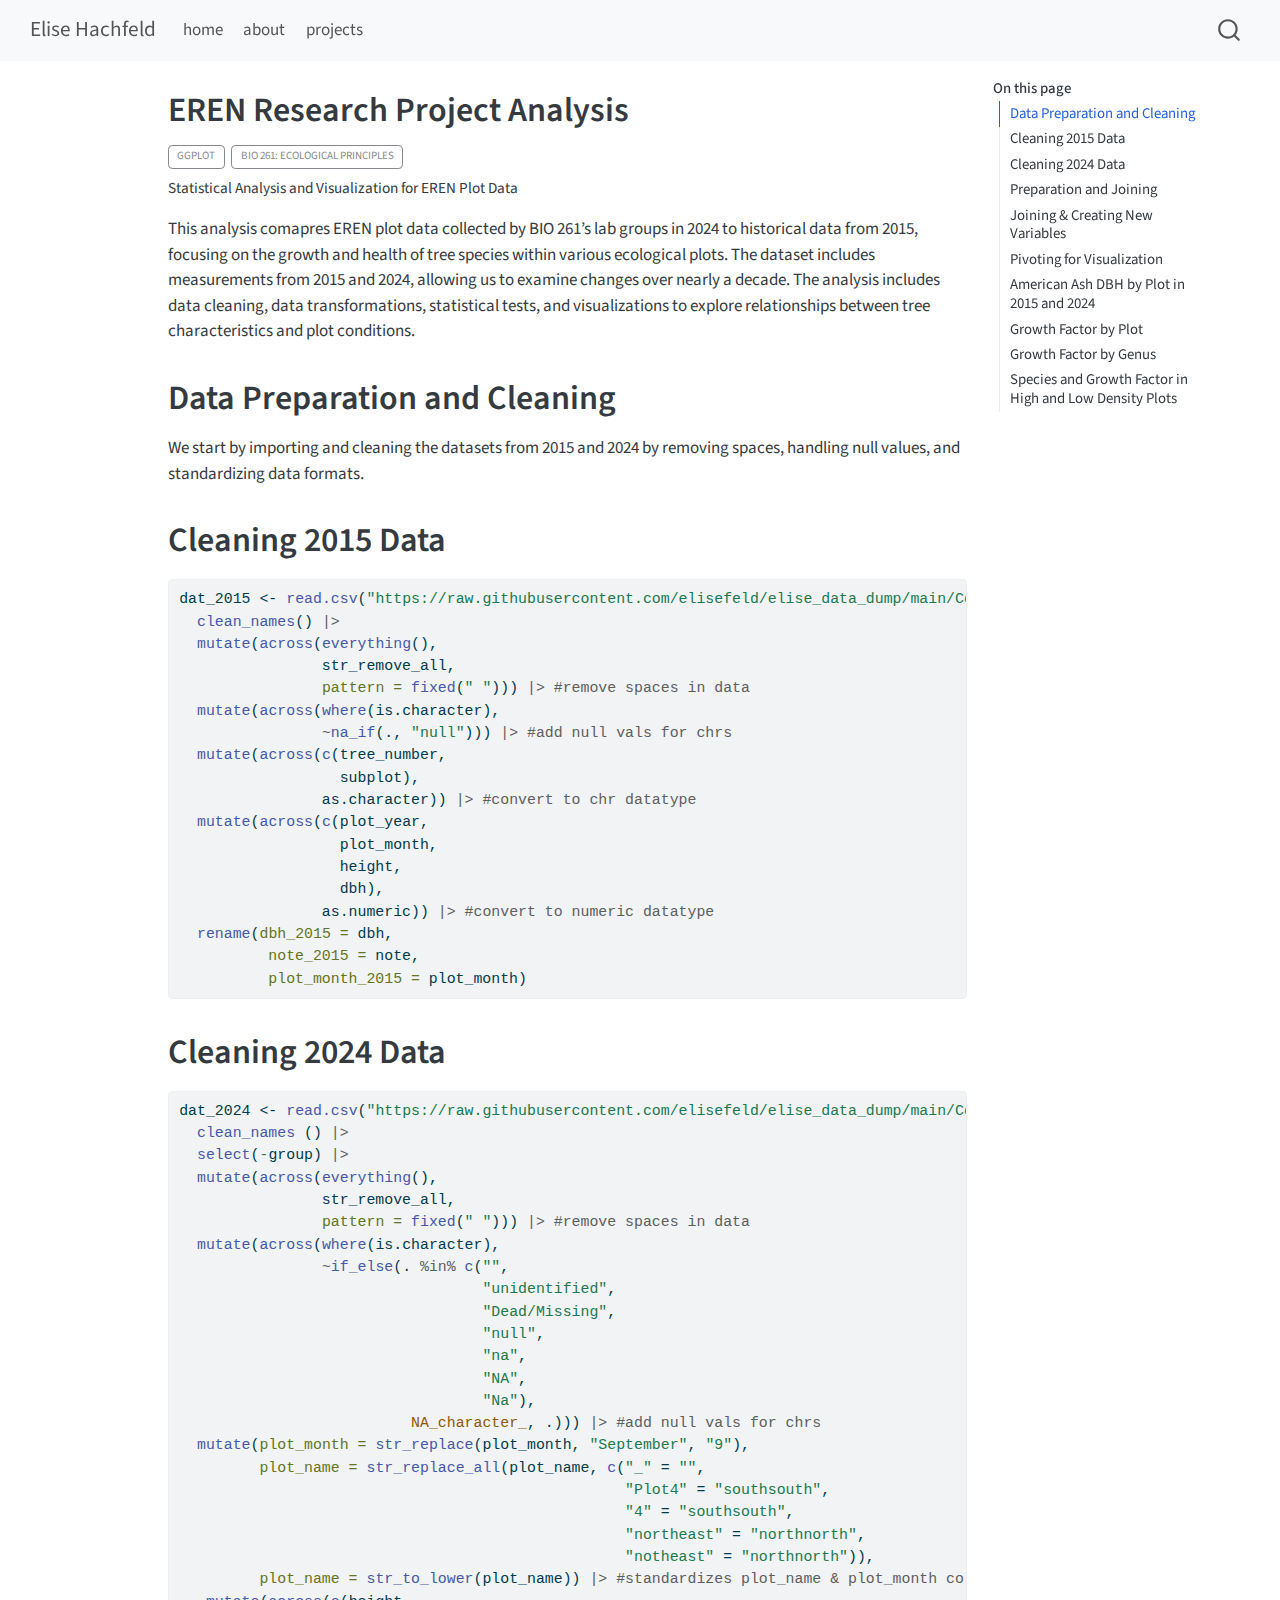
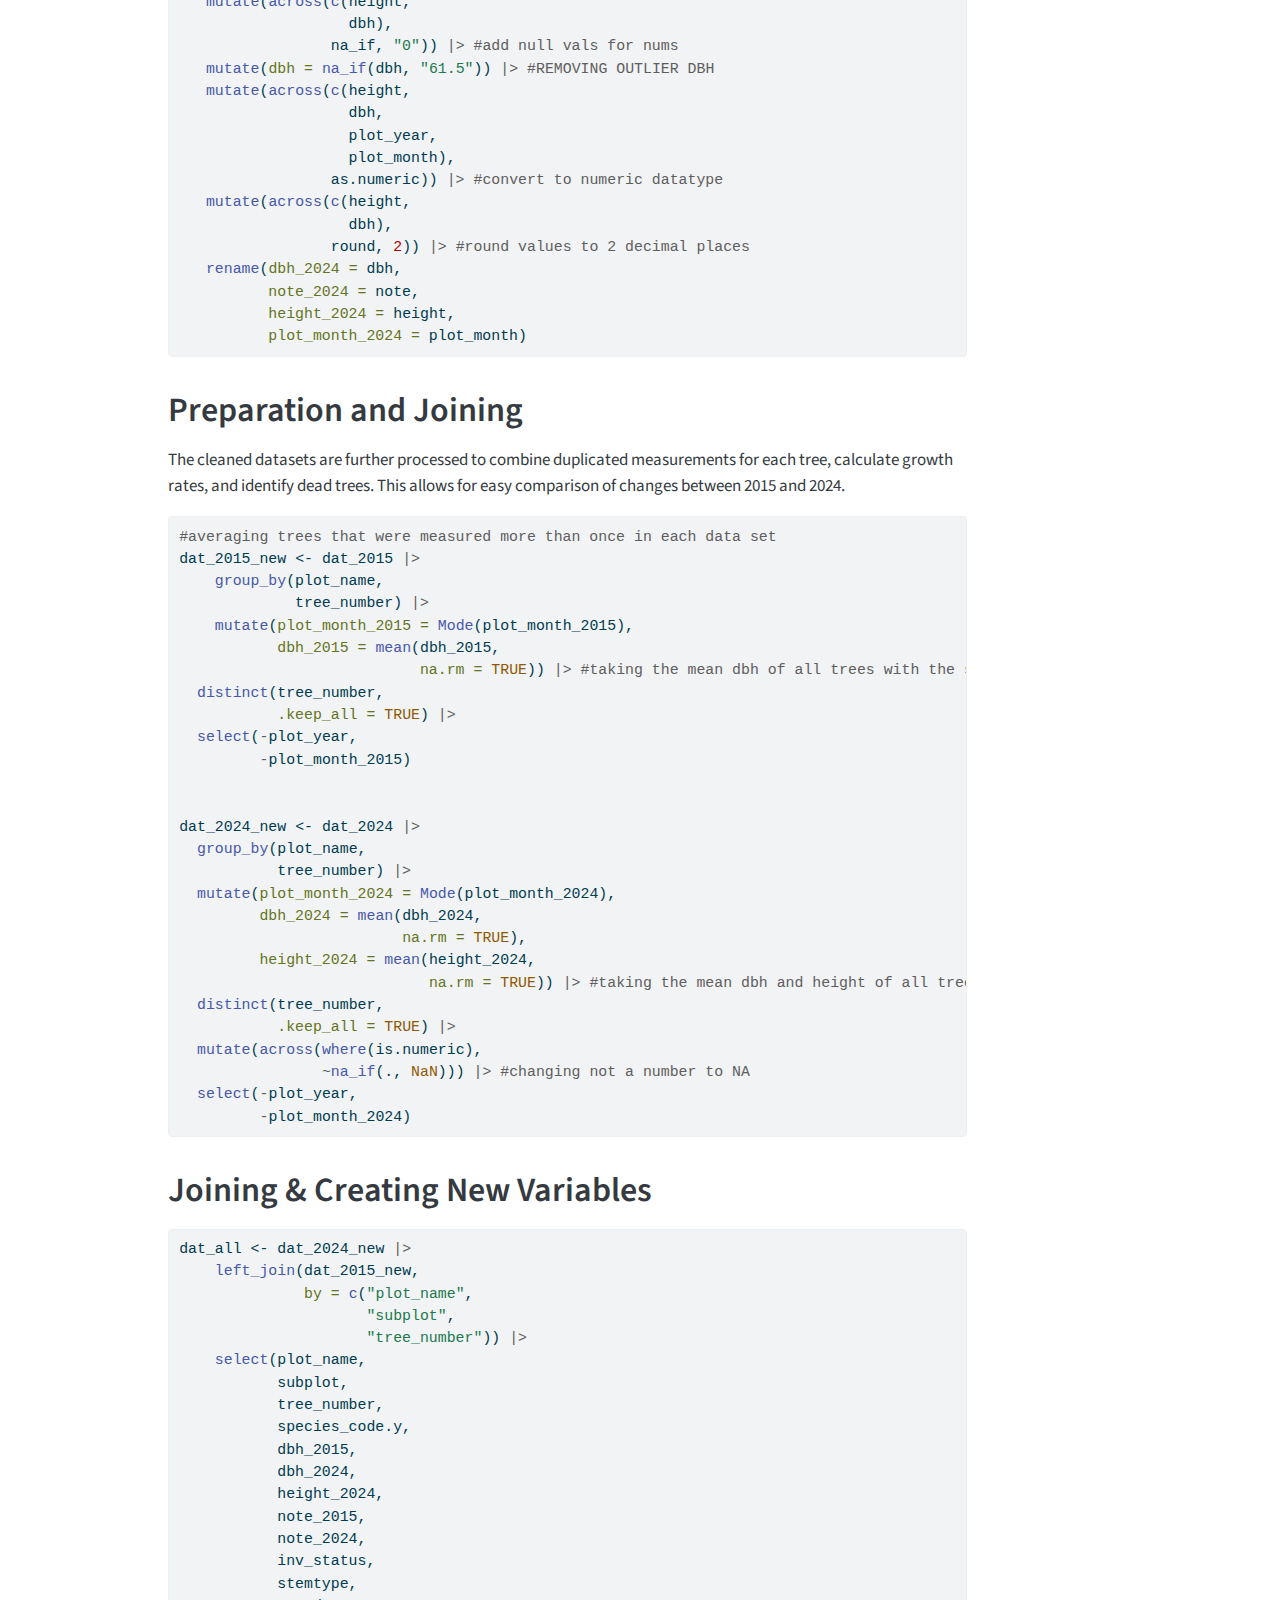
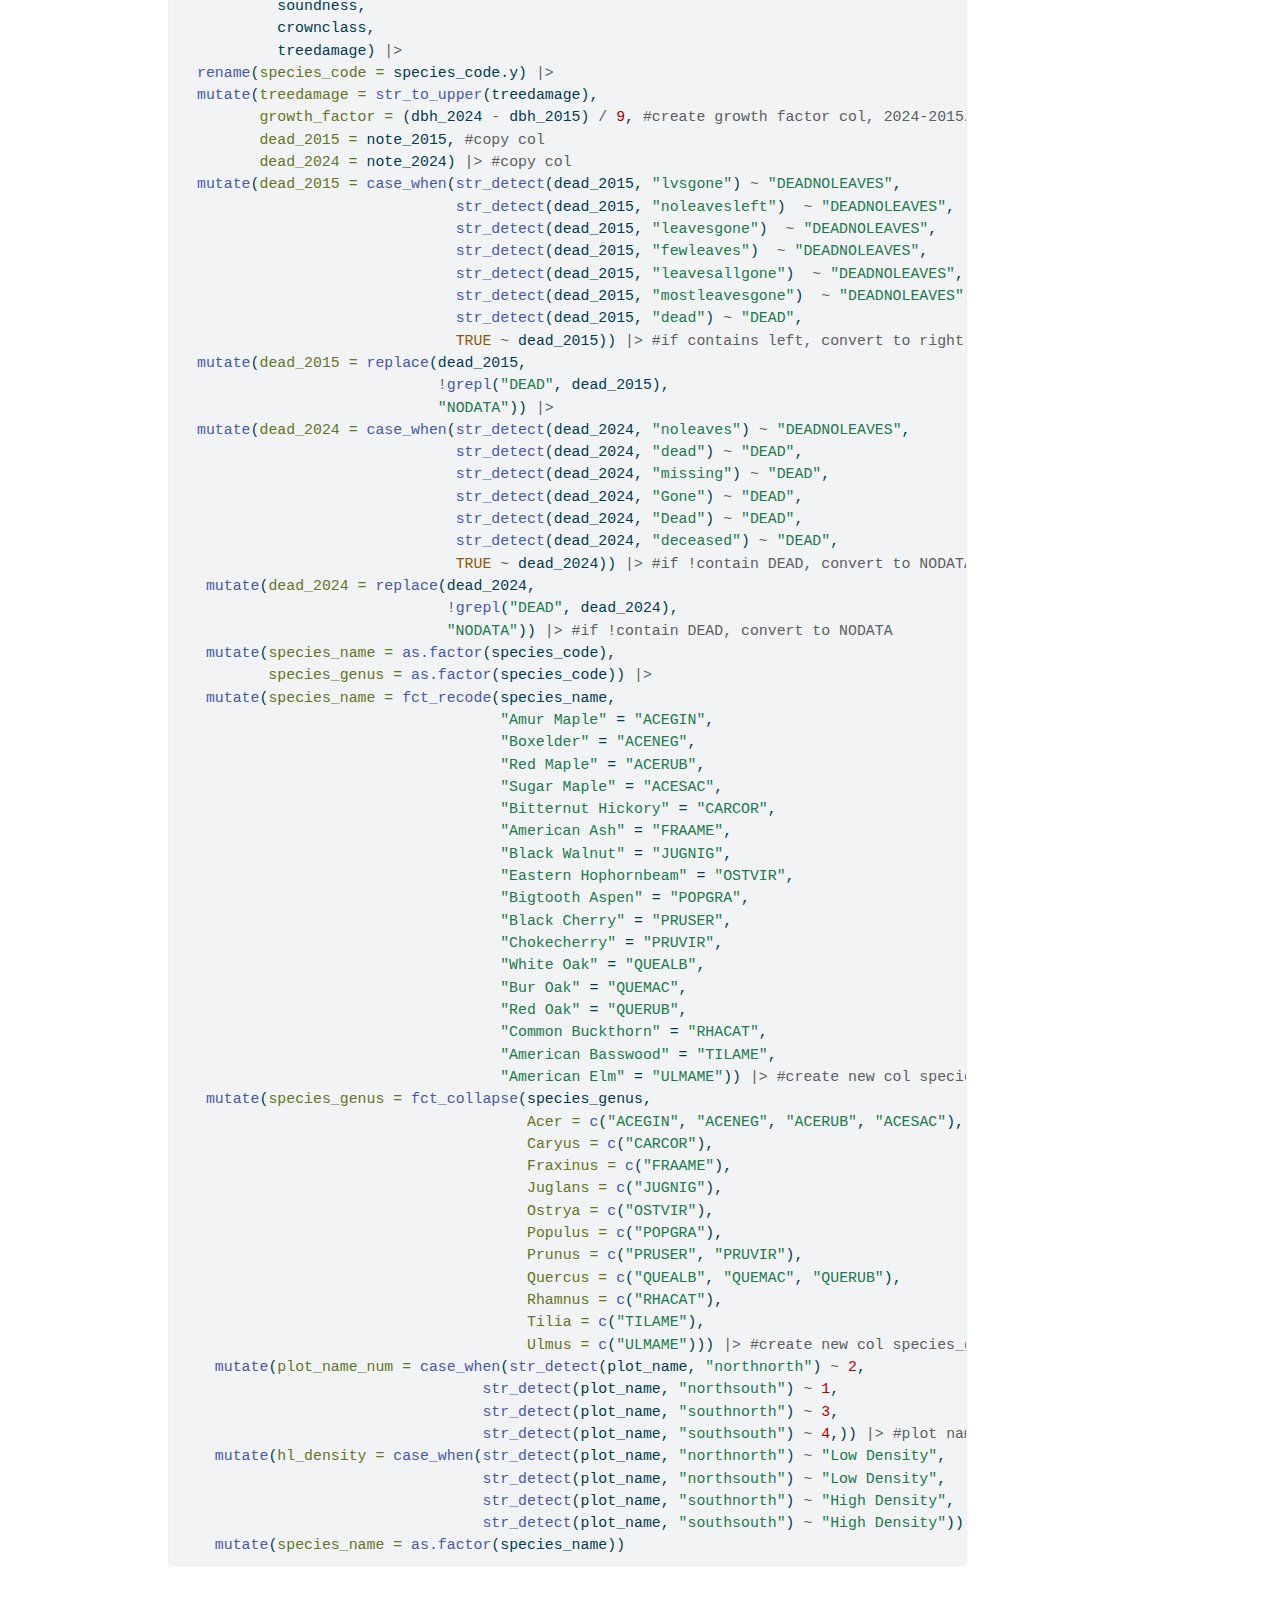
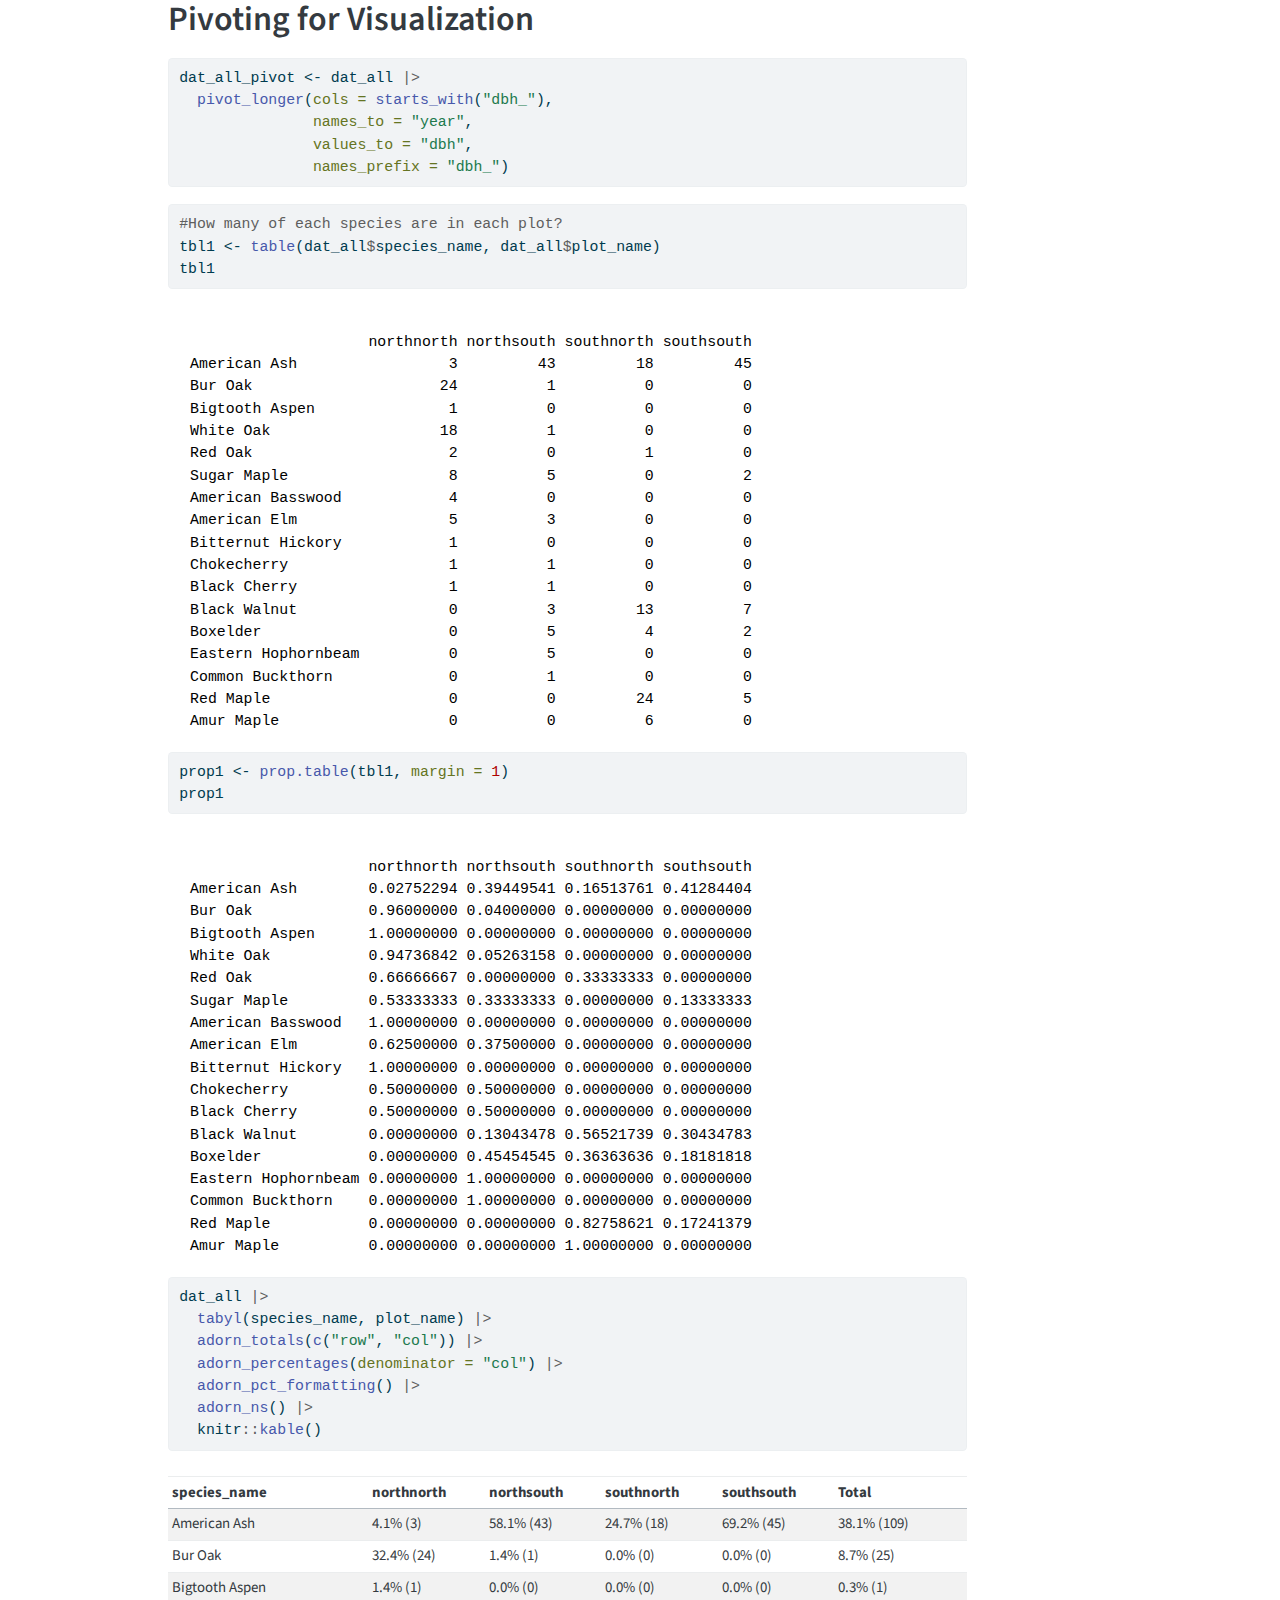
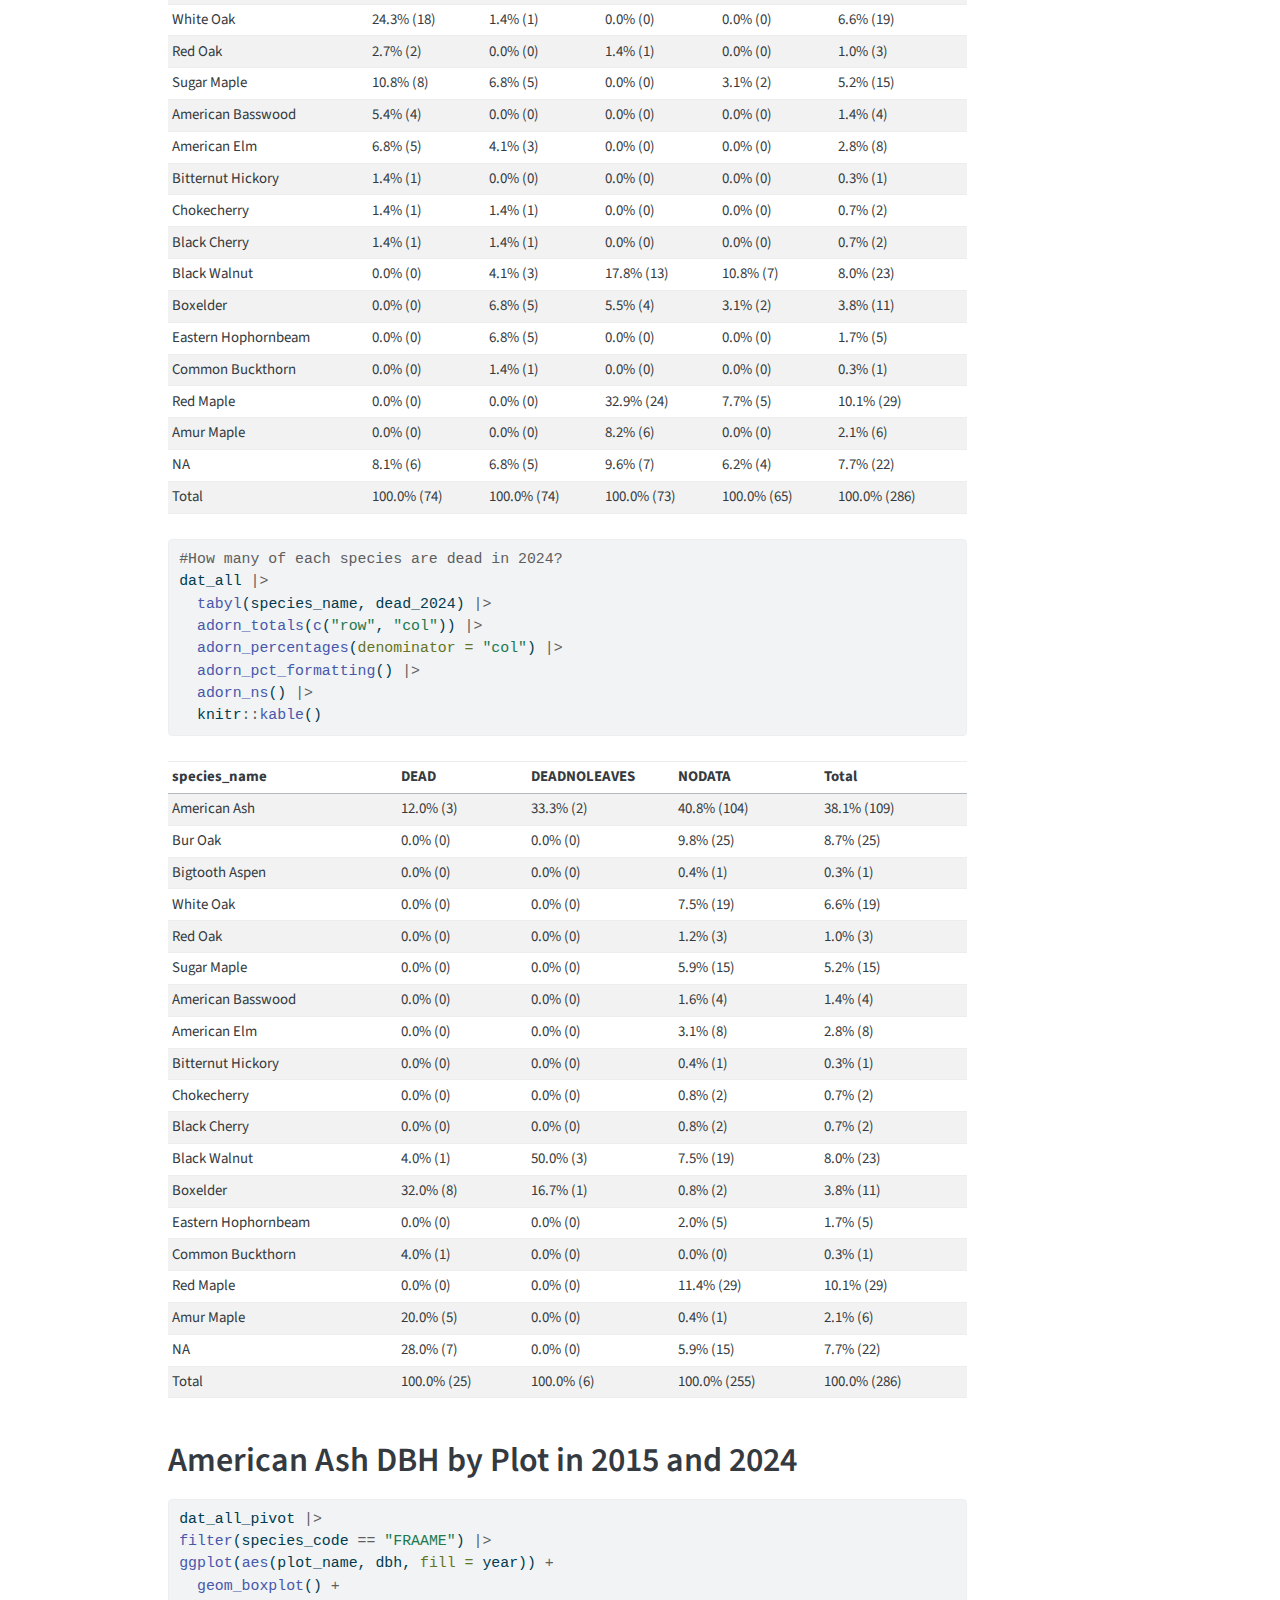
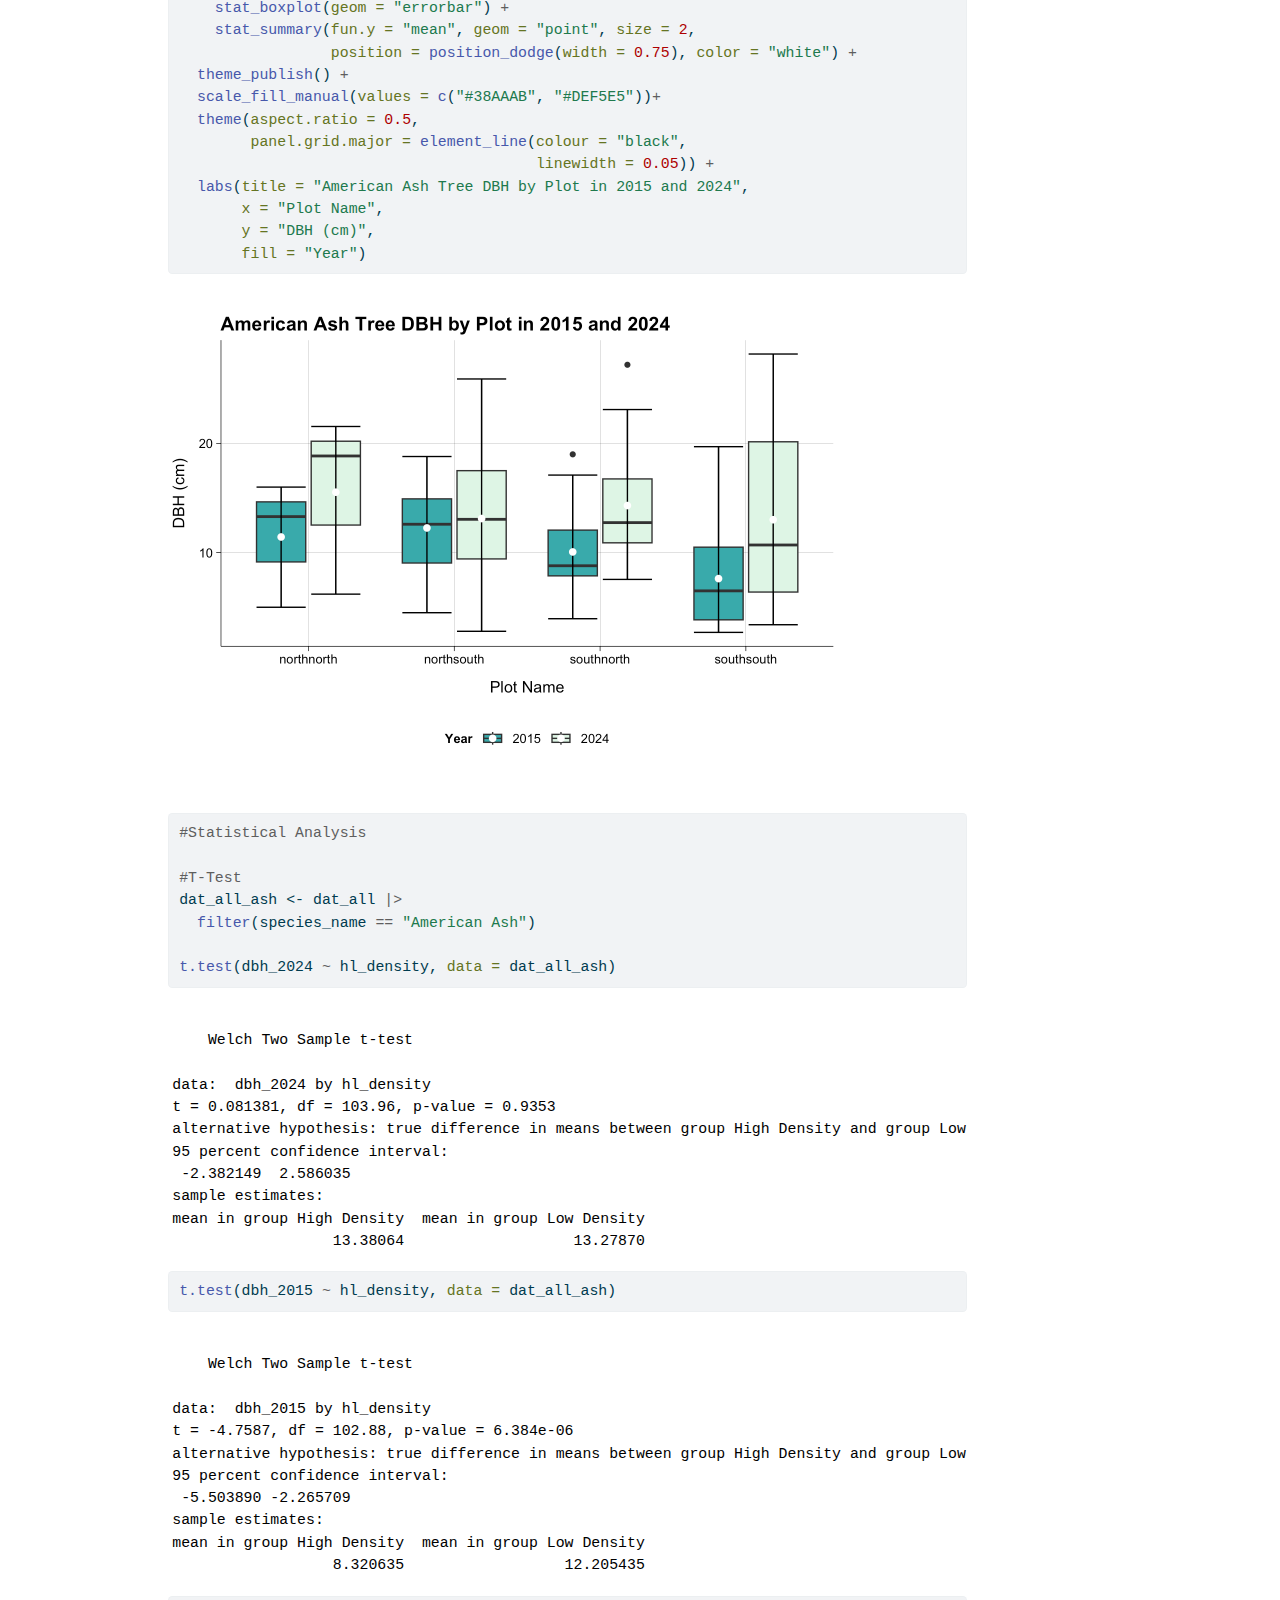
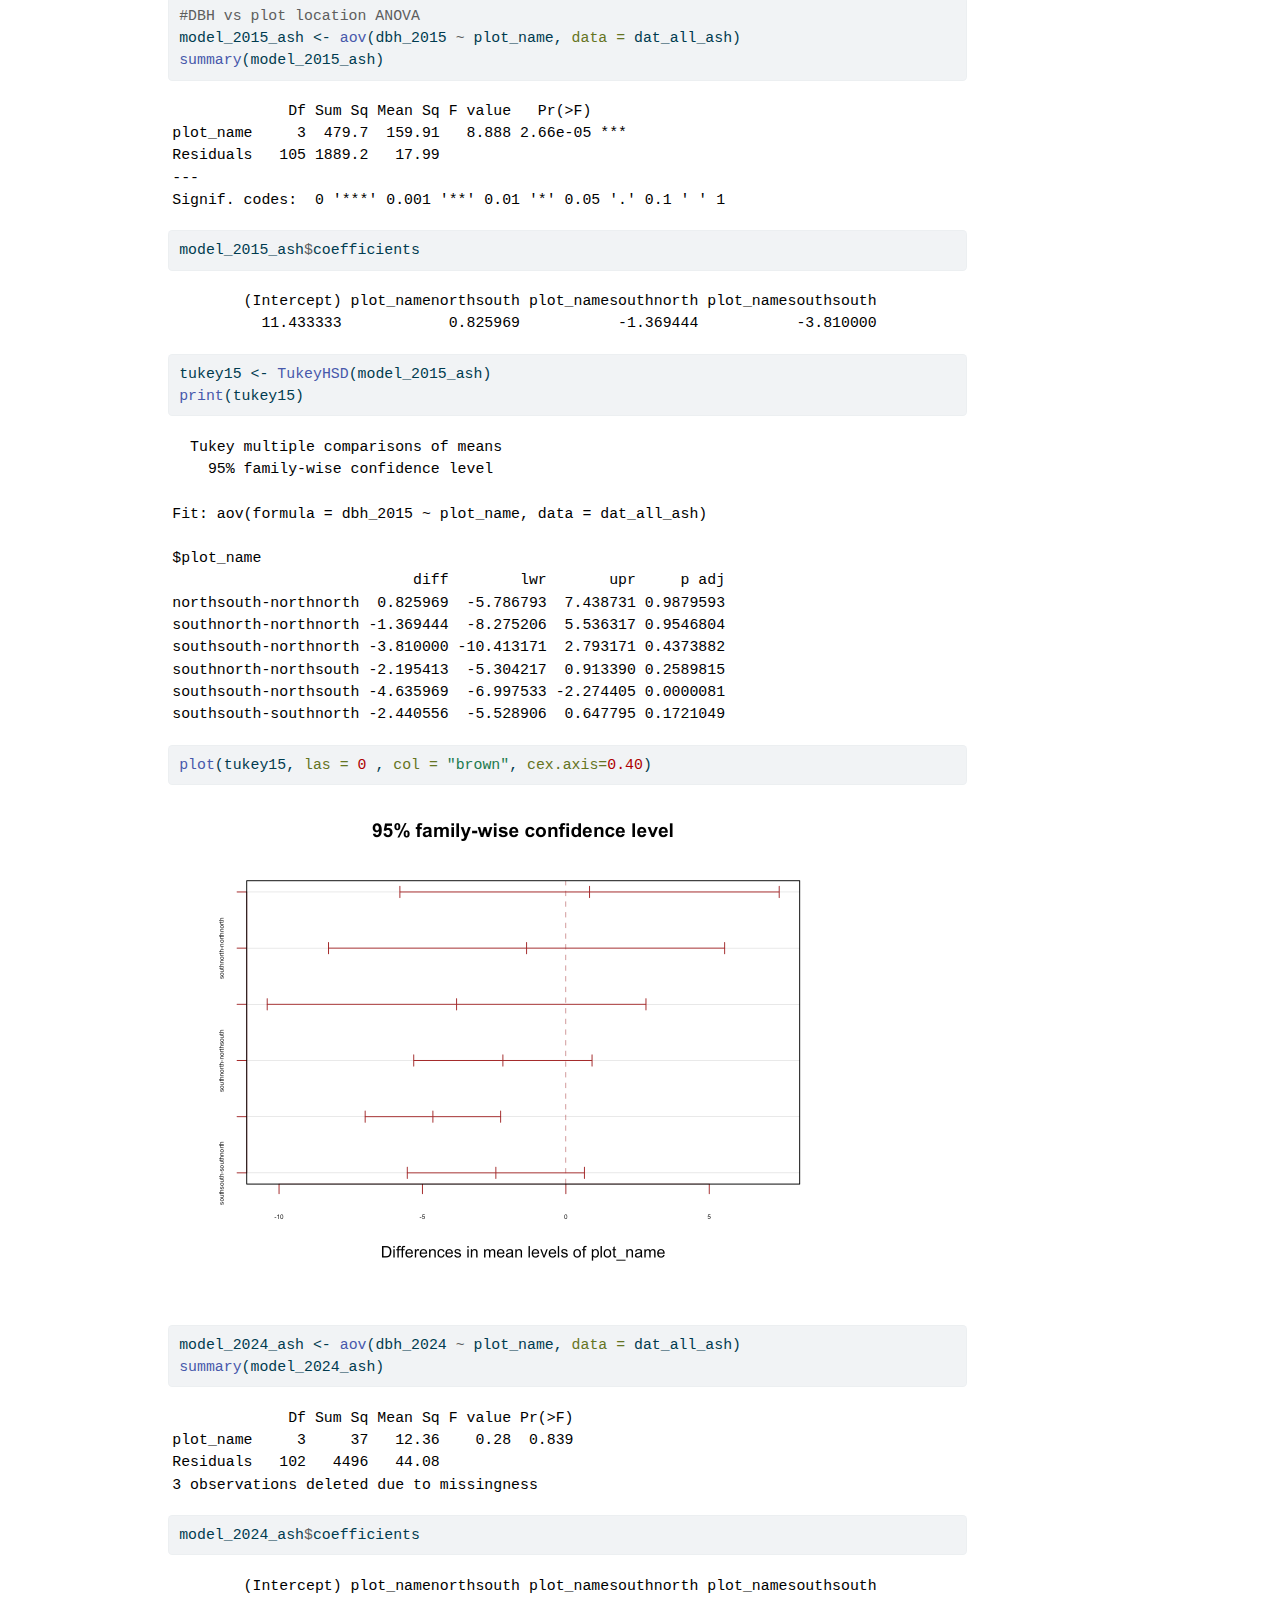
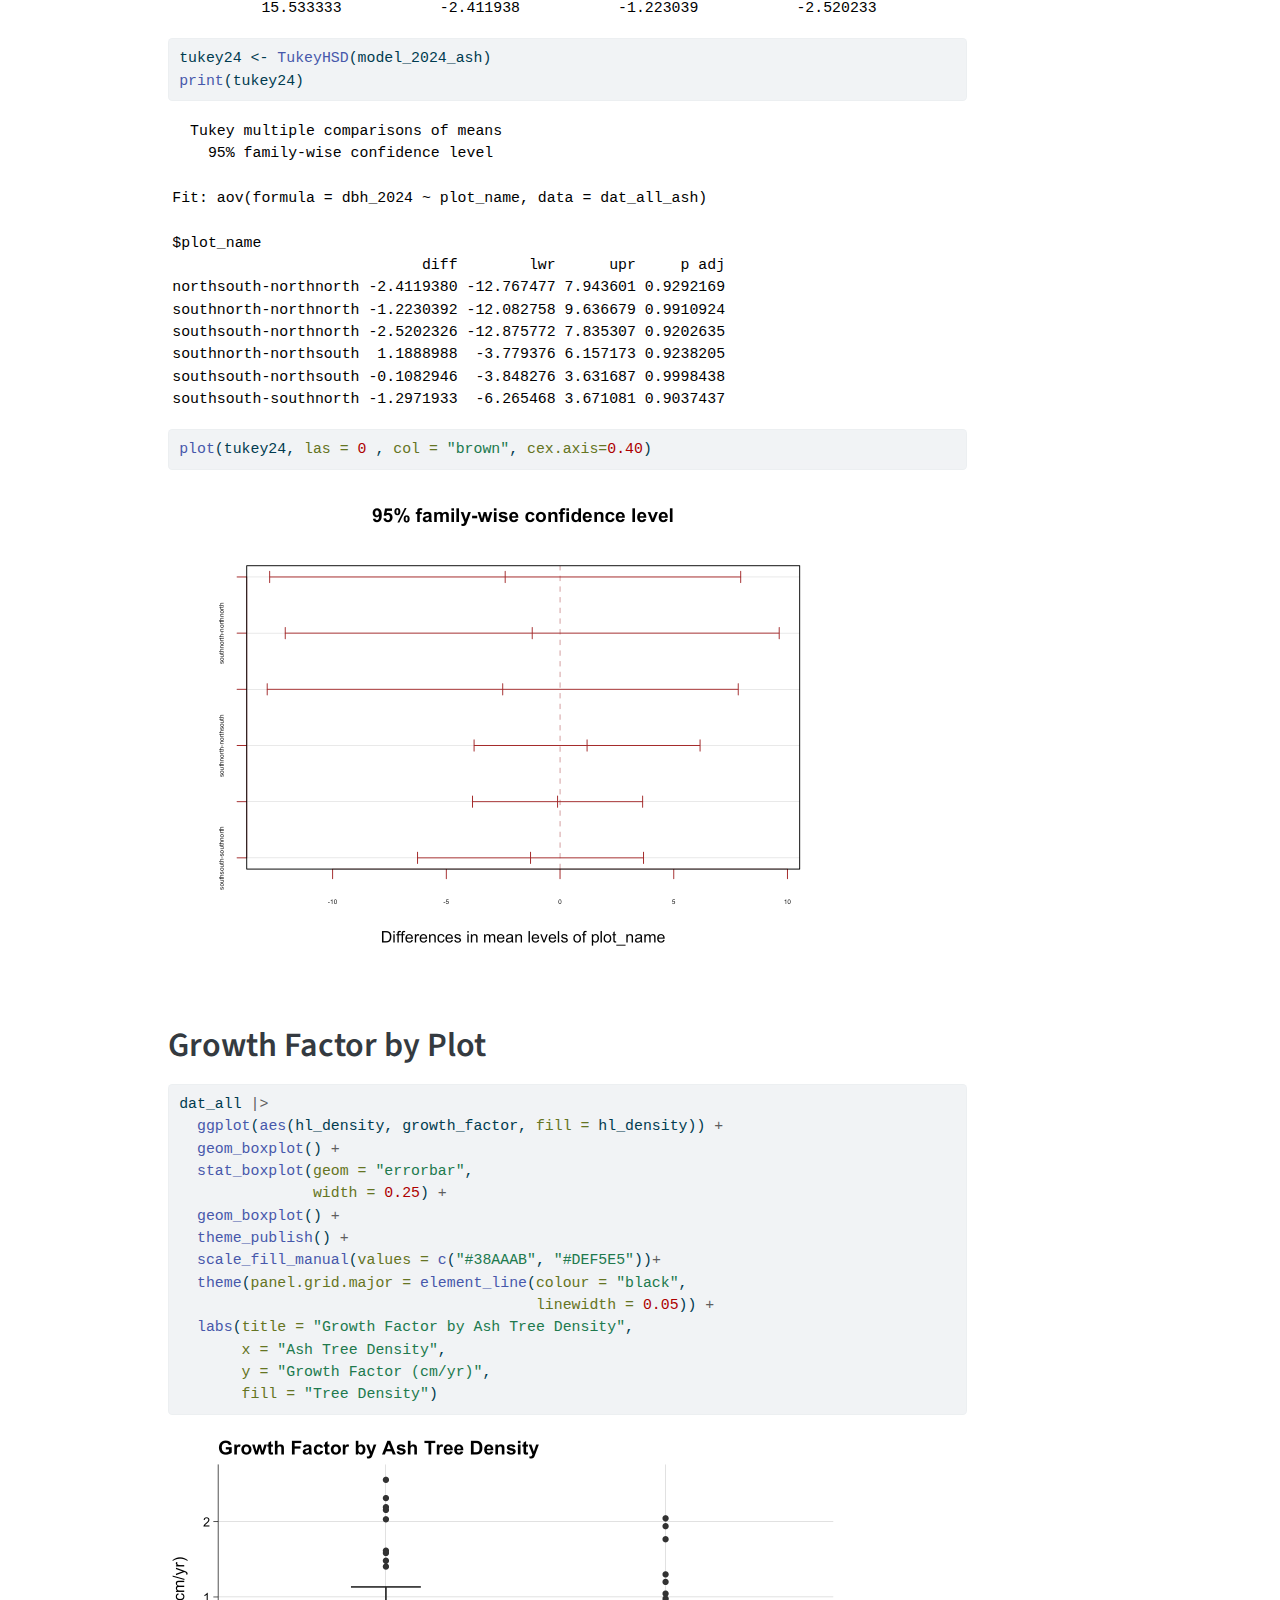
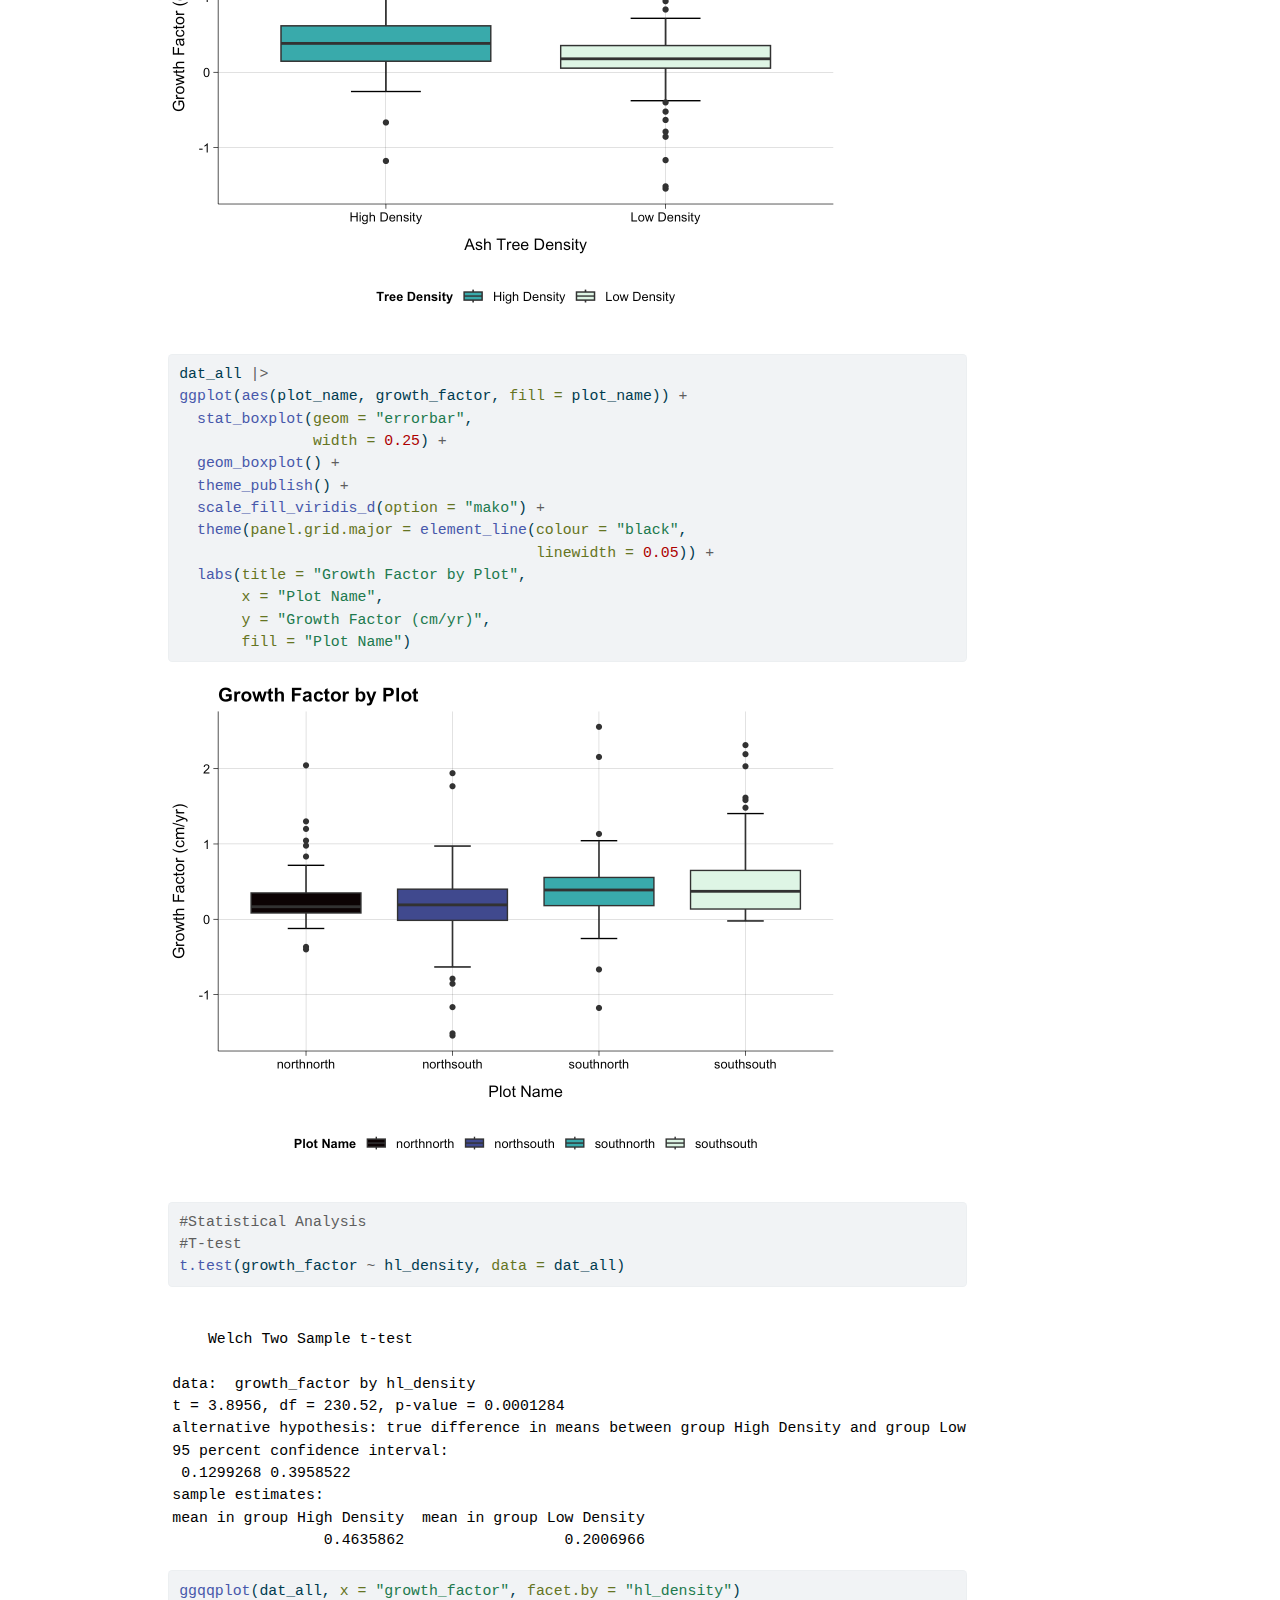
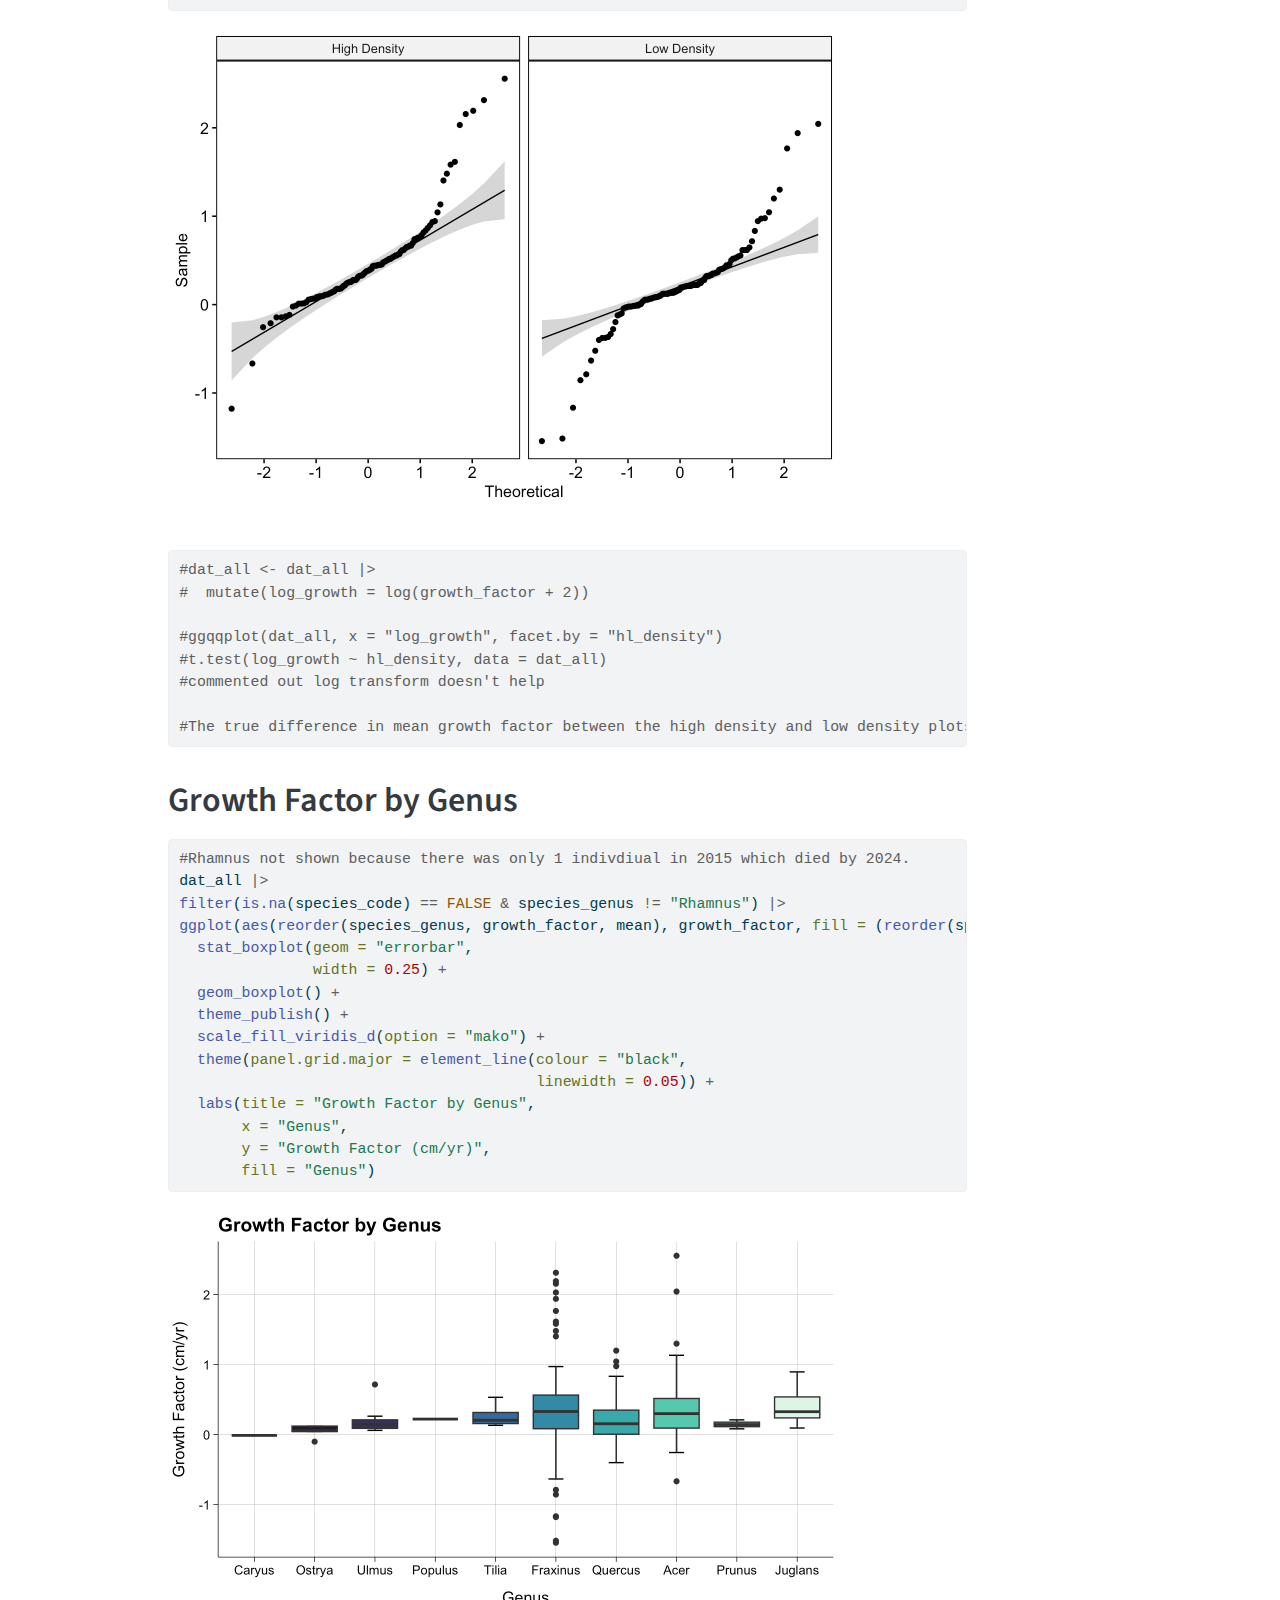
==== commit 602a7f78: "adding redlining project" ====
--- a/docs/projects/Ecological Data/index.html
+++ b/docs/projects/Ecological Data/index.html
@@ -161,8 +161,6 @@
   <li><a href="#growth-factor-by-plot" id="toc-growth-factor-by-plot" class="nav-link" data-scroll-target="#growth-factor-by-plot">Growth Factor by Plot</a></li>
   <li><a href="#growth-factor-by-genus" id="toc-growth-factor-by-genus" class="nav-link" data-scroll-target="#growth-factor-by-genus">Growth Factor by Genus</a></li>
   <li><a href="#species-and-growth-factor-in-high-and-low-density-plots" id="toc-species-and-growth-factor-in-high-and-low-density-plots" class="nav-link" data-scroll-target="#species-and-growth-factor-in-high-and-low-density-plots">Species and Growth Factor in High and Low Density Plots</a></li>
-  <li><a href="#unused-t-tests" id="toc-unused-t-tests" class="nav-link" data-scroll-target="#unused-t-tests">Unused T-tests:</a></li>
-  <li><a href="#linear-regression" id="toc-linear-regression" class="nav-link" data-scroll-target="#linear-regression">Linear Regression:</a></li>
   </ul>
 </nav>
     </div>
@@ -1122,148 +1120,6 @@
 </div>
 </div>
 <div class="sourceCode cell-code" id="cb44"><pre class="sourceCode r code-with-copy"><code class="sourceCode r"><span id="cb44-1"><a href="#cb44-1" aria-hidden="true" tabindex="-1"></a><span class="co">#There aren't any Bur Oak or White Oak in the High Density plots. </span></span></code><button title="Copy to Clipboard" class="code-copy-button"><i class="bi"></i></button></pre></div>
-</div>
-<div class="cell">
-<div class="sourceCode cell-code" id="cb45"><pre class="sourceCode r code-with-copy"><code class="sourceCode r"><span id="cb45-1"><a href="#cb45-1" aria-hidden="true" tabindex="-1"></a>dat_all <span class="sc">|&gt;</span></span>
-<span id="cb45-2"><a href="#cb45-2" aria-hidden="true" tabindex="-1"></a><span class="fu">filter</span>(<span class="fu">is.na</span>(species_code) <span class="sc">==</span> <span class="cn">FALSE</span>) <span class="sc">|&gt;</span></span>
-<span id="cb45-3"><a href="#cb45-3" aria-hidden="true" tabindex="-1"></a><span class="fu">ggplot</span>(<span class="fu">aes</span>(crownclass, growth_factor)) <span class="sc">+</span></span>
-<span id="cb45-4"><a href="#cb45-4" aria-hidden="true" tabindex="-1"></a>  <span class="fu">stat_boxplot</span>(<span class="at">geom =</span> <span class="st">"errorbar"</span>,</span>
-<span id="cb45-5"><a href="#cb45-5" aria-hidden="true" tabindex="-1"></a>               <span class="at">width =</span> <span class="fl">0.25</span>) <span class="sc">+</span></span>
-<span id="cb45-6"><a href="#cb45-6" aria-hidden="true" tabindex="-1"></a>  <span class="fu">geom_boxplot</span>() <span class="sc">+</span></span>
-<span id="cb45-7"><a href="#cb45-7" aria-hidden="true" tabindex="-1"></a>  <span class="fu">theme_publish</span>() <span class="sc">+</span></span>
-<span id="cb45-8"><a href="#cb45-8" aria-hidden="true" tabindex="-1"></a>  <span class="fu">scale_fill_viridis_d</span>(<span class="at">option =</span> <span class="st">"mako"</span>) <span class="sc">+</span></span>
-<span id="cb45-9"><a href="#cb45-9" aria-hidden="true" tabindex="-1"></a>  <span class="fu">theme</span>(<span class="at">panel.grid.major =</span> <span class="fu">element_line</span>(<span class="at">colour =</span> <span class="st">"black"</span>,</span>
-<span id="cb45-10"><a href="#cb45-10" aria-hidden="true" tabindex="-1"></a>                                        <span class="at">linewidth =</span> <span class="fl">0.05</span>)) <span class="sc">+</span></span>
-<span id="cb45-11"><a href="#cb45-11" aria-hidden="true" tabindex="-1"></a>  <span class="fu">labs</span>(<span class="at">title =</span> <span class="st">"Growth Factor by Crownclass"</span>,</span>
-<span id="cb45-12"><a href="#cb45-12" aria-hidden="true" tabindex="-1"></a>       <span class="at">x =</span> <span class="st">"Crownclass"</span>,</span>
-<span id="cb45-13"><a href="#cb45-13" aria-hidden="true" tabindex="-1"></a>       <span class="at">y =</span> <span class="st">"Growth Factor (cm/yr)"</span>,</span>
-<span id="cb45-14"><a href="#cb45-14" aria-hidden="true" tabindex="-1"></a>       <span class="at">fill =</span> <span class="st">"Crownclass"</span>)</span></code><button title="Copy to Clipboard" class="code-copy-button"><i class="bi"></i></button></pre></div>
-<div class="cell-output-display">
-<div>
-<figure class="figure">
-<p><img src="index_files/figure-html/unnamed-chunk-11-1.png" class="img-fluid figure-img" width="672"></p>
-</figure>
-</div>
-</div>
-<div class="sourceCode cell-code" id="cb46"><pre class="sourceCode r code-with-copy"><code class="sourceCode r"><span id="cb46-1"><a href="#cb46-1" aria-hidden="true" tabindex="-1"></a>dat_all <span class="sc">|&gt;</span></span>
-<span id="cb46-2"><a href="#cb46-2" aria-hidden="true" tabindex="-1"></a><span class="fu">filter</span>(<span class="fu">is.na</span>(species_code) <span class="sc">==</span> <span class="cn">FALSE</span>) <span class="sc">|&gt;</span></span>
-<span id="cb46-3"><a href="#cb46-3" aria-hidden="true" tabindex="-1"></a><span class="fu">ggplot</span>(<span class="fu">aes</span>(soundness, growth_factor)) <span class="sc">+</span></span>
-<span id="cb46-4"><a href="#cb46-4" aria-hidden="true" tabindex="-1"></a>  <span class="fu">stat_boxplot</span>(<span class="at">geom =</span> <span class="st">"errorbar"</span>,</span>
-<span id="cb46-5"><a href="#cb46-5" aria-hidden="true" tabindex="-1"></a>               <span class="at">width =</span> <span class="fl">0.25</span>) <span class="sc">+</span></span>
-<span id="cb46-6"><a href="#cb46-6" aria-hidden="true" tabindex="-1"></a>  <span class="fu">geom_boxplot</span>() <span class="sc">+</span></span>
-<span id="cb46-7"><a href="#cb46-7" aria-hidden="true" tabindex="-1"></a>  <span class="fu">theme_publish</span>() <span class="sc">+</span></span>
-<span id="cb46-8"><a href="#cb46-8" aria-hidden="true" tabindex="-1"></a>  <span class="fu">scale_fill_viridis_d</span>(<span class="at">option =</span> <span class="st">"mako"</span>) <span class="sc">+</span></span>
-<span id="cb46-9"><a href="#cb46-9" aria-hidden="true" tabindex="-1"></a>  <span class="fu">theme</span>(<span class="at">panel.grid.major =</span> <span class="fu">element_line</span>(<span class="at">colour =</span> <span class="st">"black"</span>,</span>
-<span id="cb46-10"><a href="#cb46-10" aria-hidden="true" tabindex="-1"></a>                                        <span class="at">linewidth =</span> <span class="fl">0.05</span>)) <span class="sc">+</span></span>
-<span id="cb46-11"><a href="#cb46-11" aria-hidden="true" tabindex="-1"></a>  <span class="fu">labs</span>(<span class="at">title =</span> <span class="st">"Growth Factor by Soundness"</span>,</span>
-<span id="cb46-12"><a href="#cb46-12" aria-hidden="true" tabindex="-1"></a>       <span class="at">x =</span> <span class="st">"Soundness"</span>,</span>
-<span id="cb46-13"><a href="#cb46-13" aria-hidden="true" tabindex="-1"></a>       <span class="at">y =</span> <span class="st">"Growth Factor (cm/yr)"</span>,</span>
-<span id="cb46-14"><a href="#cb46-14" aria-hidden="true" tabindex="-1"></a>       <span class="at">fill =</span> <span class="st">"Genus"</span>)</span></code><button title="Copy to Clipboard" class="code-copy-button"><i class="bi"></i></button></pre></div>
-<div class="cell-output-display">
-<div>
-<figure class="figure">
-<p><img src="index_files/figure-html/unnamed-chunk-11-2.png" class="img-fluid figure-img" width="672"></p>
-</figure>
-</div>
-</div>
-<div class="sourceCode cell-code" id="cb47"><pre class="sourceCode r code-with-copy"><code class="sourceCode r"><span id="cb47-1"><a href="#cb47-1" aria-hidden="true" tabindex="-1"></a>dat_all <span class="sc">|&gt;</span></span>
-<span id="cb47-2"><a href="#cb47-2" aria-hidden="true" tabindex="-1"></a><span class="fu">filter</span>(<span class="fu">is.na</span>(species_code) <span class="sc">==</span> <span class="cn">FALSE</span>) <span class="sc">|&gt;</span></span>
-<span id="cb47-3"><a href="#cb47-3" aria-hidden="true" tabindex="-1"></a><span class="fu">ggplot</span>(<span class="fu">aes</span>(stemtype, growth_factor)) <span class="sc">+</span></span>
-<span id="cb47-4"><a href="#cb47-4" aria-hidden="true" tabindex="-1"></a>  <span class="fu">stat_boxplot</span>(<span class="at">geom =</span> <span class="st">"errorbar"</span>,</span>
-<span id="cb47-5"><a href="#cb47-5" aria-hidden="true" tabindex="-1"></a>               <span class="at">width =</span> <span class="fl">0.25</span>) <span class="sc">+</span></span>
-<span id="cb47-6"><a href="#cb47-6" aria-hidden="true" tabindex="-1"></a>  <span class="fu">geom_boxplot</span>() <span class="sc">+</span></span>
-<span id="cb47-7"><a href="#cb47-7" aria-hidden="true" tabindex="-1"></a>  <span class="fu">theme_publish</span>() <span class="sc">+</span></span>
-<span id="cb47-8"><a href="#cb47-8" aria-hidden="true" tabindex="-1"></a>  <span class="fu">scale_fill_viridis_d</span>(<span class="at">option =</span> <span class="st">"mako"</span>) <span class="sc">+</span></span>
-<span id="cb47-9"><a href="#cb47-9" aria-hidden="true" tabindex="-1"></a>  <span class="fu">theme</span>(<span class="at">panel.grid.major =</span> <span class="fu">element_line</span>(<span class="at">colour =</span> <span class="st">"black"</span>,</span>
-<span id="cb47-10"><a href="#cb47-10" aria-hidden="true" tabindex="-1"></a>                                        <span class="at">linewidth =</span> <span class="fl">0.05</span>)) <span class="sc">+</span></span>
-<span id="cb47-11"><a href="#cb47-11" aria-hidden="true" tabindex="-1"></a>  <span class="fu">labs</span>(<span class="at">title =</span> <span class="st">"Growth Factor by Stem Type"</span>,</span>
-<span id="cb47-12"><a href="#cb47-12" aria-hidden="true" tabindex="-1"></a>       <span class="at">x =</span> <span class="st">"Stem Type"</span>,</span>
-<span id="cb47-13"><a href="#cb47-13" aria-hidden="true" tabindex="-1"></a>       <span class="at">y =</span> <span class="st">"Growth Factor (cm/yr)"</span>,</span>
-<span id="cb47-14"><a href="#cb47-14" aria-hidden="true" tabindex="-1"></a>       <span class="at">fill =</span> <span class="st">"Stem Type"</span>)</span></code><button title="Copy to Clipboard" class="code-copy-button"><i class="bi"></i></button></pre></div>
-<div class="cell-output-display">
-<div>
-<figure class="figure">
-<p><img src="index_files/figure-html/unnamed-chunk-11-3.png" class="img-fluid figure-img" width="672"></p>
-</figure>
-</div>
-</div>
-</div>
-</section>
-<section id="unused-t-tests" class="level1">
-<h1>Unused T-tests:</h1>
-<div class="cell">
-<div class="sourceCode cell-code" id="cb48"><pre class="sourceCode r code-with-copy"><code class="sourceCode r"><span id="cb48-1"><a href="#cb48-1" aria-hidden="true" tabindex="-1"></a><span class="co">#t.test(dbh_2024 ~ stemtype, data = dat_all)</span></span>
-<span id="cb48-2"><a href="#cb48-2" aria-hidden="true" tabindex="-1"></a><span class="co">#t.test(dbh_2024 ~ soundness, data = dat_all)</span></span>
-<span id="cb48-3"><a href="#cb48-3" aria-hidden="true" tabindex="-1"></a><span class="co">#t.test(height_2024 ~ hl_density, data = dat_all)</span></span>
-<span id="cb48-4"><a href="#cb48-4" aria-hidden="true" tabindex="-1"></a><span class="co">#t.test(dbh_2024 ~ hl_density, data = dat_all)</span></span>
-<span id="cb48-5"><a href="#cb48-5" aria-hidden="true" tabindex="-1"></a><span class="co">#t.test(dbh_2015 ~ hl_density, data = dat_all)</span></span></code><button title="Copy to Clipboard" class="code-copy-button"><i class="bi"></i></button></pre></div>
-</div>
-</section>
-<section id="linear-regression" class="level1">
-<h1>Linear Regression:</h1>
-<div class="cell">
-<div class="sourceCode cell-code" id="cb49"><pre class="sourceCode r code-with-copy"><code class="sourceCode r"><span id="cb49-1"><a href="#cb49-1" aria-hidden="true" tabindex="-1"></a><span class="co">#dat_all &lt;- dat_all |&gt; </span></span>
-<span id="cb49-2"><a href="#cb49-2" aria-hidden="true" tabindex="-1"></a><span class="co">#  mutate(dbh_2015_log = log(dbh_2015),</span></span>
-<span id="cb49-3"><a href="#cb49-3" aria-hidden="true" tabindex="-1"></a><span class="co">#         dbh_2024_log = log(dbh_2024))</span></span>
-<span id="cb49-4"><a href="#cb49-4" aria-hidden="true" tabindex="-1"></a></span>
-<span id="cb49-5"><a href="#cb49-5" aria-hidden="true" tabindex="-1"></a><span class="co">#dbh_log_model &lt;- lm(dbh_2024_log ~ dbh_2015_log, data = dat_all)</span></span>
-<span id="cb49-6"><a href="#cb49-6" aria-hidden="true" tabindex="-1"></a><span class="co">#resid_panel(dbh_log_model)</span></span>
-<span id="cb49-7"><a href="#cb49-7" aria-hidden="true" tabindex="-1"></a><span class="co">#summary(dbh_log_model)</span></span>
-<span id="cb49-8"><a href="#cb49-8" aria-hidden="true" tabindex="-1"></a></span>
-<span id="cb49-9"><a href="#cb49-9" aria-hidden="true" tabindex="-1"></a><span class="co">#dat_all |&gt;</span></span>
-<span id="cb49-10"><a href="#cb49-10" aria-hidden="true" tabindex="-1"></a><span class="co">#ggplot(aes(dbh_2015_log, dbh_2024_log)) +</span></span>
-<span id="cb49-11"><a href="#cb49-11" aria-hidden="true" tabindex="-1"></a><span class="co">#  geom_point() +</span></span>
-<span id="cb49-12"><a href="#cb49-12" aria-hidden="true" tabindex="-1"></a><span class="co">#  geom_smooth(method = lm)</span></span>
-<span id="cb49-13"><a href="#cb49-13" aria-hidden="true" tabindex="-1"></a></span>
-<span id="cb49-14"><a href="#cb49-14" aria-hidden="true" tabindex="-1"></a></span>
-<span id="cb49-15"><a href="#cb49-15" aria-hidden="true" tabindex="-1"></a>dat_all <span class="sc">|&gt;</span></span>
-<span id="cb49-16"><a href="#cb49-16" aria-hidden="true" tabindex="-1"></a><span class="fu">ggplot</span>(<span class="fu">aes</span>(dbh_2015, dbh_2024)) <span class="sc">+</span></span>
-<span id="cb49-17"><a href="#cb49-17" aria-hidden="true" tabindex="-1"></a>  <span class="fu">geom_point</span>() <span class="sc">+</span></span>
-<span id="cb49-18"><a href="#cb49-18" aria-hidden="true" tabindex="-1"></a>  <span class="fu">geom_smooth</span>(<span class="at">method =</span> lm)</span></code><button title="Copy to Clipboard" class="code-copy-button"><i class="bi"></i></button></pre></div>
-<div class="cell-output-display">
-<div>
-<figure class="figure">
-<p><img src="index_files/figure-html/unnamed-chunk-13-1.png" class="img-fluid figure-img" width="672"></p>
-</figure>
-</div>
-</div>
-<div class="sourceCode cell-code" id="cb50"><pre class="sourceCode r code-with-copy"><code class="sourceCode r"><span id="cb50-1"><a href="#cb50-1" aria-hidden="true" tabindex="-1"></a>dbh_model <span class="ot">&lt;-</span> <span class="fu">lm</span>(dbh_2024 <span class="sc">~</span> dbh_2015, <span class="at">data =</span> dat_all)</span>
-<span id="cb50-2"><a href="#cb50-2" aria-hidden="true" tabindex="-1"></a><span class="fu">resid_panel</span>(dbh_model)</span></code><button title="Copy to Clipboard" class="code-copy-button"><i class="bi"></i></button></pre></div>
-<div class="cell-output-display">
-<div>
-<figure class="figure">
-<p><img src="index_files/figure-html/unnamed-chunk-13-2.png" class="img-fluid figure-img" width="672"></p>
-</figure>
-</div>
-</div>
-<div class="sourceCode cell-code" id="cb51"><pre class="sourceCode r code-with-copy"><code class="sourceCode r"><span id="cb51-1"><a href="#cb51-1" aria-hidden="true" tabindex="-1"></a><span class="fu">summary</span>(dbh_model)</span></code><button title="Copy to Clipboard" class="code-copy-button"><i class="bi"></i></button></pre></div>
-<div class="cell-output cell-output-stdout">
-<pre><code>
-Call:
-lm(formula = dbh_2024 ~ dbh_2015, data = dat_all)
-
-Residuals:
-     Min       1Q   Median       3Q      Max 
--15.6010  -2.4763  -0.7107   1.7024  19.3509 
-
-Coefficients:
-            Estimate Std. Error t value Pr(&gt;|t|)    
-(Intercept)  3.99000    0.66208   6.026  6.3e-09 ***
-dbh_2015     0.87824    0.06757  12.997  &lt; 2e-16 ***
----
-Signif. codes:  0 '***' 0.001 '**' 0.01 '*' 0.05 '.' 0.1 ' ' 1
-
-Residual standard error: 4.803 on 239 degrees of freedom
-  (45 observations deleted due to missingness)
-Multiple R-squared:  0.4141,    Adjusted R-squared:  0.4117 
-F-statistic: 168.9 on 1 and 239 DF,  p-value: &lt; 2.2e-16</code></pre>
-</div>
-<div class="sourceCode cell-code" id="cb53"><pre class="sourceCode r code-with-copy"><code class="sourceCode r"><span id="cb53-1"><a href="#cb53-1" aria-hidden="true" tabindex="-1"></a><span class="fu">confint</span>(dbh_model)</span></code><button title="Copy to Clipboard" class="code-copy-button"><i class="bi"></i></button></pre></div>
-<div class="cell-output cell-output-stdout">
-<pre><code>                2.5 %   97.5 %
-(Intercept) 2.6857434 5.294247
-dbh_2015    0.7451297 1.011355</code></pre>
-</div>
 </div>
 
 
